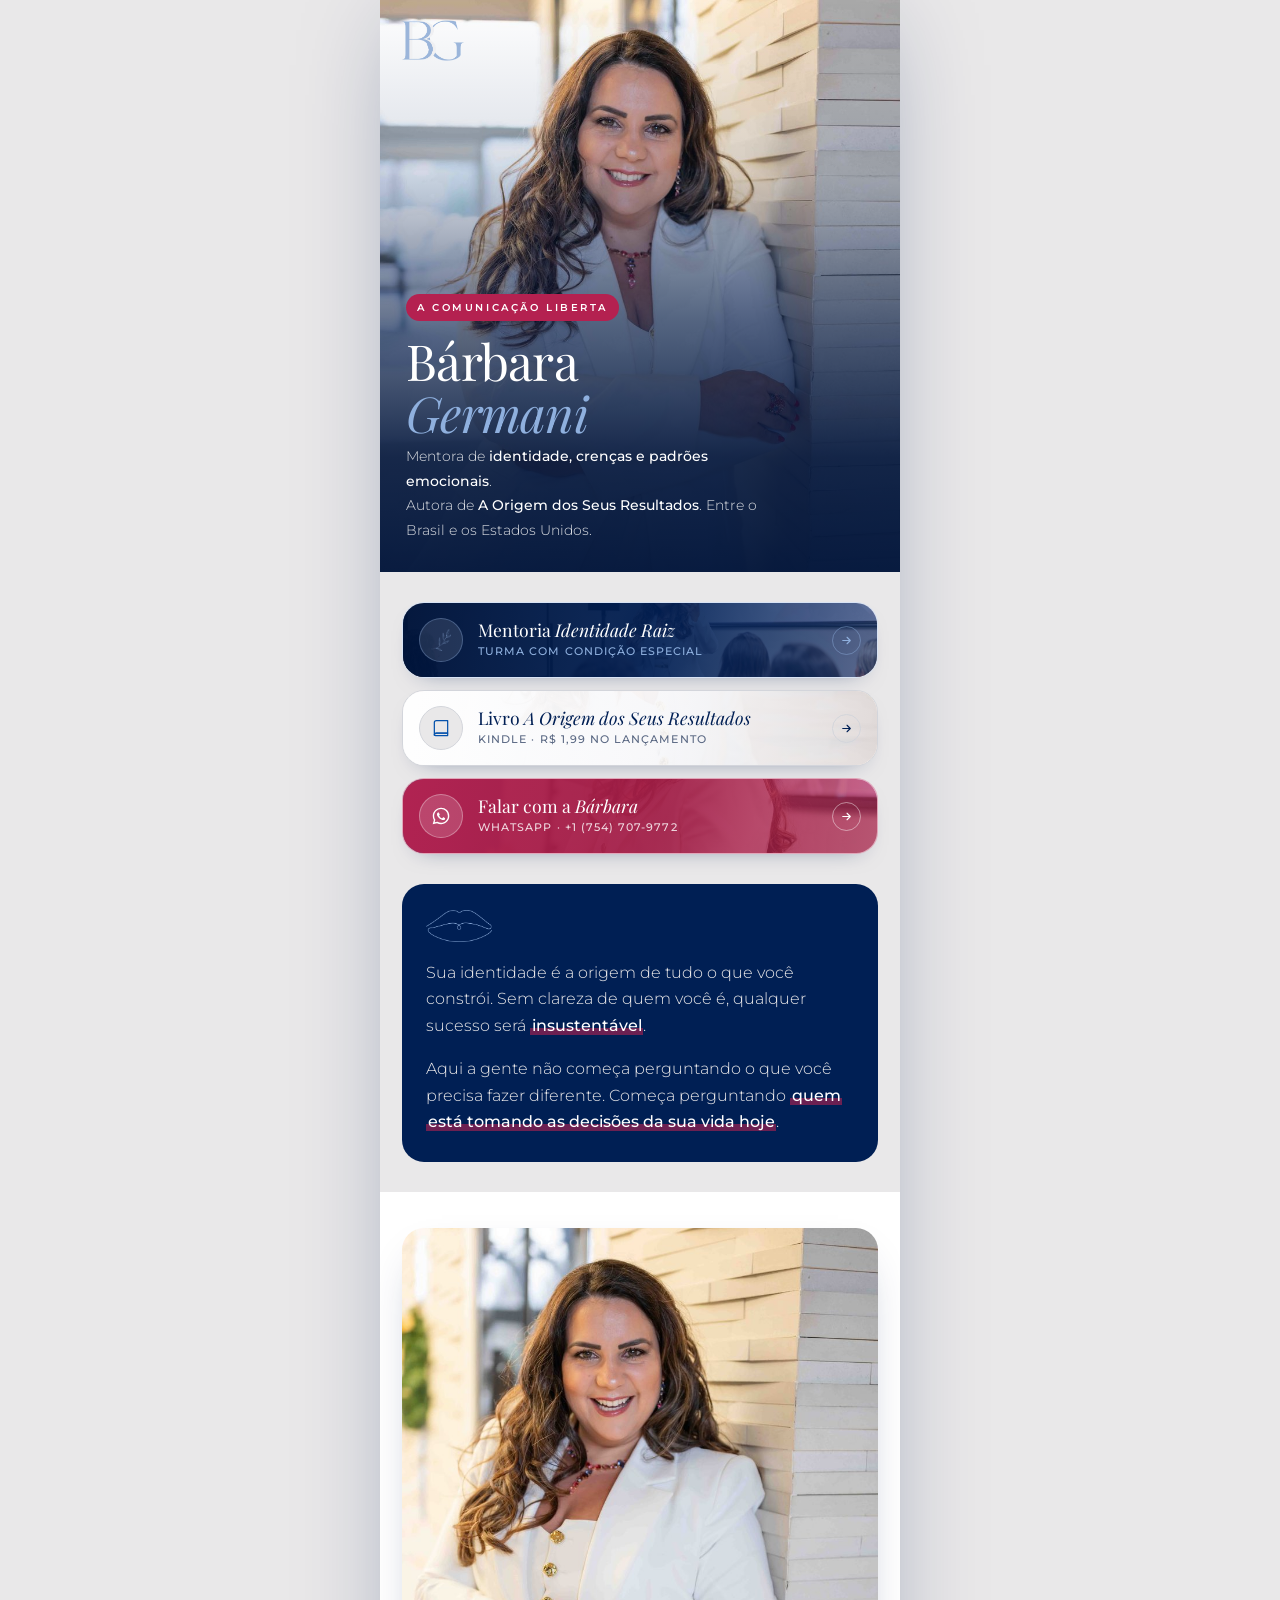
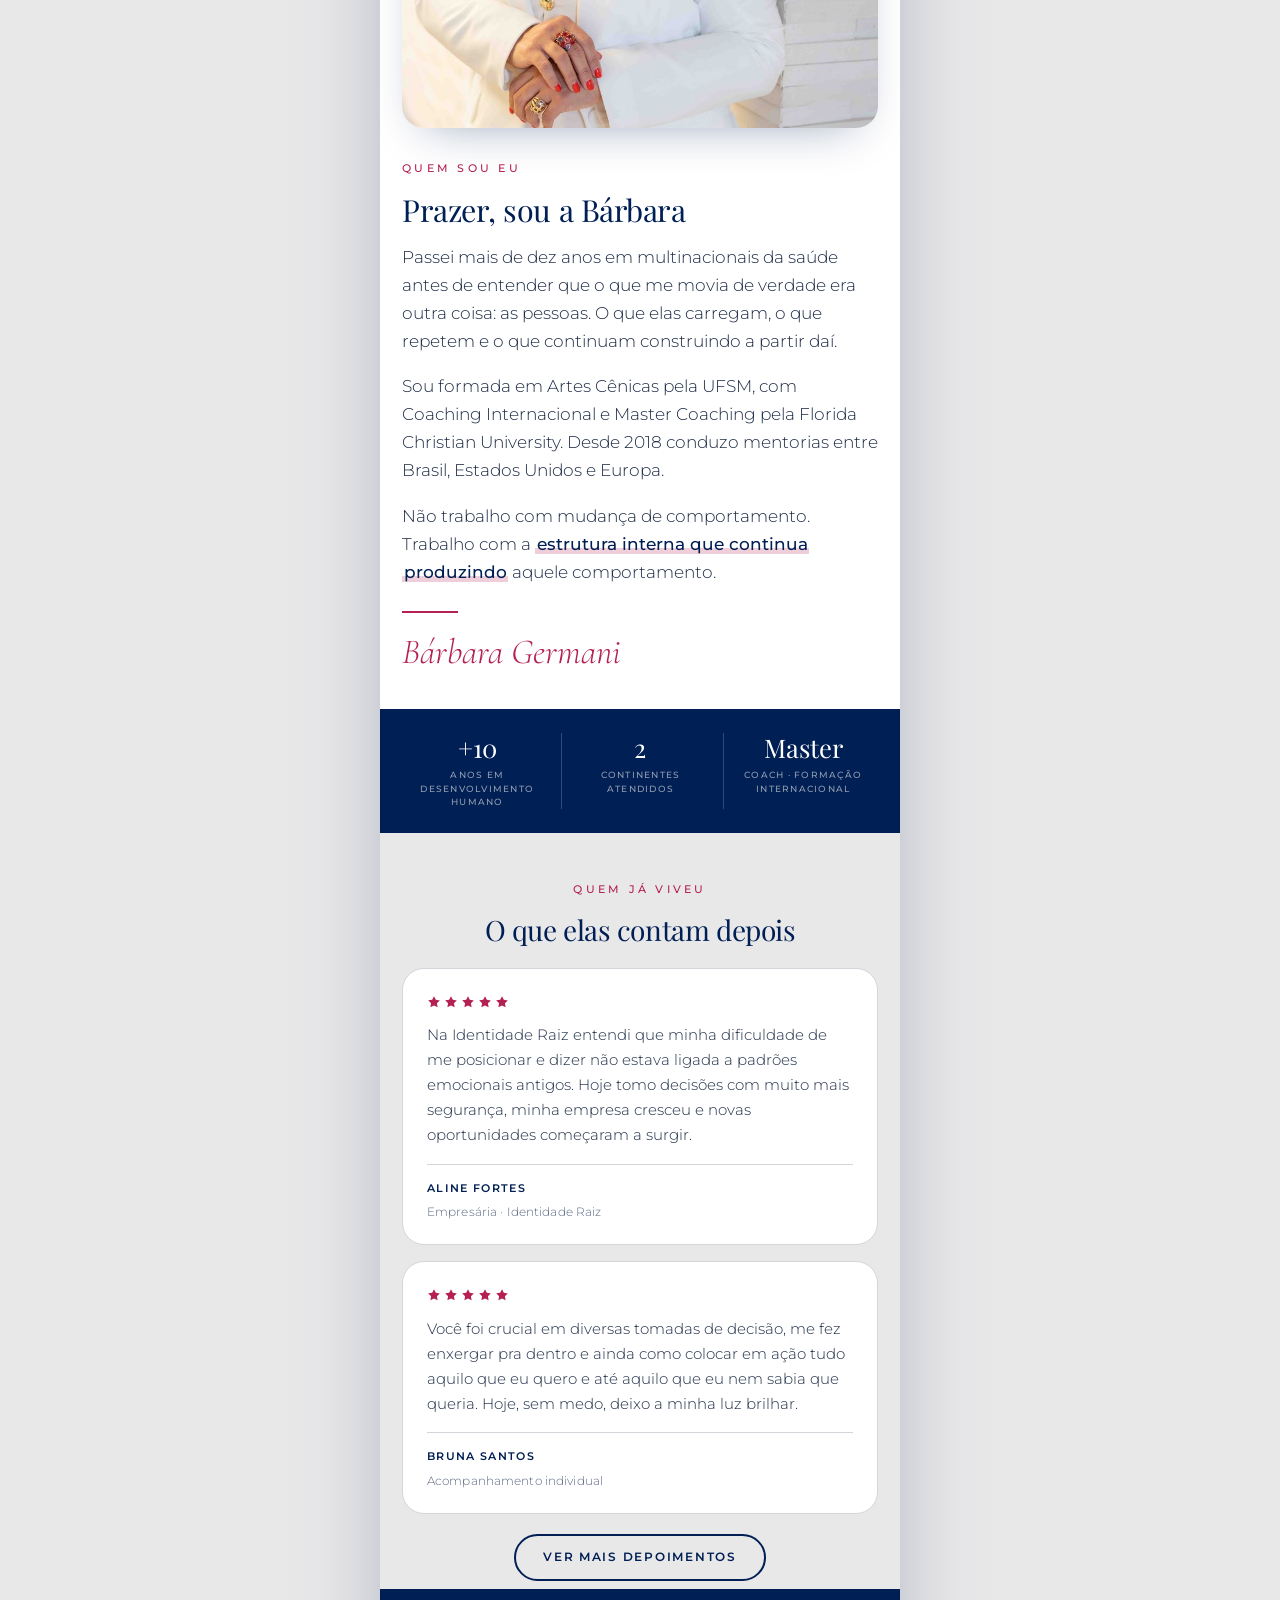
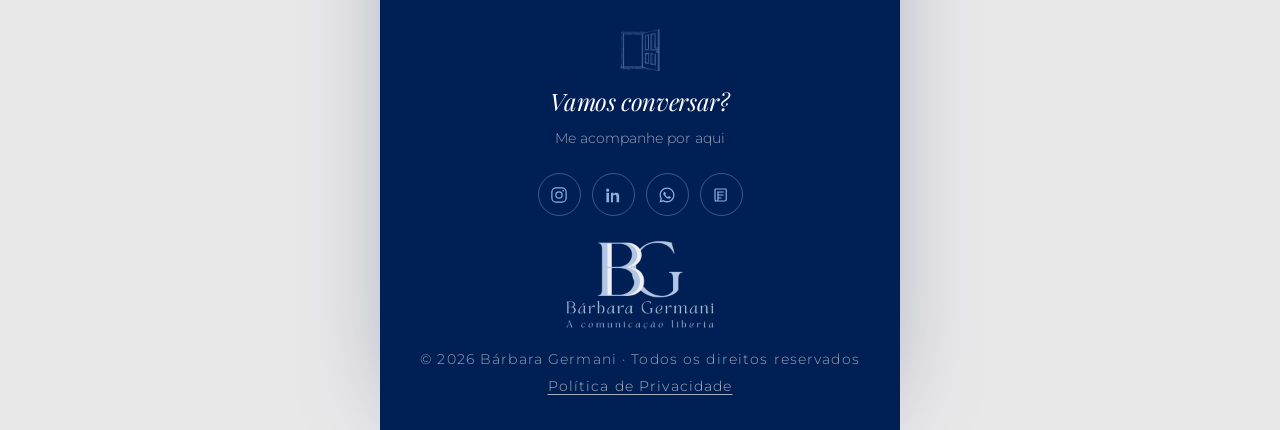
==== site/index.html @ 91d3688b "Add files via upload" ====
<!DOCTYPE html>
<html lang="pt-BR">
<head>
<meta charset="UTF-8">
<meta name="viewport" content="width=device-width, initial-scale=1">
<title>Bárbara Germani — A comunicação liberta</title>
<meta name="description" content="Mentora de identidade, crenças e padrões emocionais. Mentoria Identidade Raiz, o livro A Origem dos Seus Resultados e contato direto.">
<meta name="theme-color" content="#001F54">
<link rel="canonical" href="./index.html">
<meta property="og:type" content="website">
<meta property="og:title" content="Bárbara Germani — A comunicação liberta">
<meta property="og:description" content="Sua identidade é a origem de tudo o que você constrói. Mentoria Identidade Raiz, livro e contato direto.">
<meta property="og:image" content="./img/barbara-og.jpg">
<meta property="og:locale" content="pt_BR">
<meta name="twitter:card" content="summary_large_image">
<link rel="icon" href="./img/favicon.png">
<link rel="stylesheet" href="./assets/fonts.css">
<link rel="stylesheet" href="./assets/style.css">
</head>
<body>

<svg width="0" height="0" style="position:absolute" aria-hidden="true" focusable="false"><defs>
<symbol id="ic-seta" viewBox="0 0 24 24"><path d="M5 12h14M13 6l6 6-6 6" fill="none" stroke="currentColor" stroke-width="2" stroke-linecap="round" stroke-linejoin="round"/></symbol>
<symbol id="ic-estrela" viewBox="0 0 24 24"><path d="m12 2 3.1 6.3 6.9 1-5 4.9 1.2 6.9L12 17.8 5.8 21l1.2-6.9-5-4.9 6.9-1z" fill="currentColor"/></symbol>
</defs></svg>

<main class="bio">

  <!-- ═══════════ HERO ═══════════ -->
  <header class="bio-hero">
    <img class="bio-hero__foto" src="./img/barbara-hero.jpg" alt="Bárbara Germani" fetchpriority="high">
    <div class="bio-hero__veu"></div>
    <img class="bio-hero__logo" src="./img/logo-bg-claro.png" alt="">
    <div class="bio-hero__txt">
      <span class="bio-hero__tag">A comunicação liberta</span>
      <h1>Bárbara <span>Germani</span></h1>
      <p class="bio-hero__papel">
        Mentora de <b>identidade, crenças e padrões emocionais</b>.<br>
        Autora de <b>A Origem dos Seus Resultados</b>. Entre o Brasil e os Estados Unidos.
      </p>
    </div>
  </header>

  <div class="bio-corpo">

    <!-- ═══════════ BOTÕES ═══════════ -->
    <nav class="bio-links" aria-label="Links principais">

      <a class="bio-link bio-link--noturno" href="./mentoria.html">
        <img class="bio-link__bg" src="./img/barbara-aula.jpg" alt="" aria-hidden="true" loading="lazy">
        <span class="bio-link__icone" aria-hidden="true"><span class="el el--ramo"></span></span>
        <span class="bio-link__meio">
          <span class="bio-link__titulo">Mentoria <i>Identidade Raiz</i></span>
          <span class="bio-link__sub">Turma com condição especial</span>
        </span>
        <span class="bio-link__seta" aria-hidden="true"><svg><use href="#ic-seta"/></svg></span>
      </a>

      <a class="bio-link" href="./livro.html">
        <img class="bio-link__bg" src="./img/barbara-livro.jpg" alt="" aria-hidden="true" loading="lazy">
        <span class="bio-link__icone" aria-hidden="true">
          <svg viewBox="0 0 24 24" fill="none" stroke="currentColor" stroke-width="1.5" stroke-linecap="round" stroke-linejoin="round"><path d="M4 5.5A2.5 2.5 0 0 1 6.5 3H20v15H6.5A2.5 2.5 0 0 0 4 20.5z"/><path d="M4 20.5A2.5 2.5 0 0 1 6.5 18H20v3H6.5A2.5 2.5 0 0 1 4 20.5z"/></svg>
        </span>
        <span class="bio-link__meio">
          <span class="bio-link__titulo">Livro <i>A Origem dos Seus Resultados</i></span>
          <span class="bio-link__sub">Kindle · R$ 1,99 no lançamento</span>
        </span>
        <span class="bio-link__seta" aria-hidden="true"><svg><use href="#ic-seta"/></svg></span>
      </a>

      <a class="bio-link bio-link--magenta" href="https://wa.me/17547079772?text=Oi%2C%20B%C3%A1rbara!%20Vim%20pelo%20seu%20link%20da%20bio%20e%20quero%20falar%20com%20voc%C3%AA." target="_blank" rel="noopener">
        <img class="bio-link__bg" src="./img/barbara-palco.jpg" alt="" aria-hidden="true" loading="lazy">
        <span class="bio-link__icone" aria-hidden="true">
          <svg viewBox="0 0 24 24" fill="currentColor"><path d="M12.04 2C6.58 2 2.13 6.45 2.13 11.91c0 1.75.46 3.45 1.32 4.95L2 22l5.25-1.38a9.9 9.9 0 0 0 4.79 1.22h.01c5.46 0 9.91-4.45 9.91-9.91 0-2.65-1.03-5.14-2.9-7.01A9.82 9.82 0 0 0 12.04 2m0 1.67c2.2 0 4.27.86 5.82 2.42a8.2 8.2 0 0 1 2.42 5.82c0 4.54-3.7 8.24-8.25 8.24a8.24 8.24 0 0 1-4.2-1.15l-.3-.18-3.12.82.83-3.04-.2-.31a8.2 8.2 0 0 1-1.26-4.38c0-4.54 3.7-8.24 8.26-8.24m-3.4 4.2c-.16 0-.42.06-.64.3-.22.24-.84.82-.84 2s.86 2.32.98 2.48c.12.16 1.7 2.6 4.12 3.64.57.25 1.02.4 1.37.51.58.18 1.1.16 1.52.1.46-.07 1.43-.59 1.63-1.15.2-.56.2-1.04.14-1.14-.06-.1-.22-.16-.46-.28s-1.43-.71-1.65-.79c-.22-.08-.38-.12-.54.12-.16.24-.62.79-.76.95-.14.16-.28.18-.52.06-.24-.12-1.01-.37-1.93-1.19-.71-.63-1.19-1.42-1.33-1.66-.14-.24-.02-.37.1-.49.11-.11.24-.28.36-.42.12-.14.16-.24.24-.4.08-.16.04-.3-.02-.42-.06-.12-.54-1.3-.74-1.78-.19-.46-.39-.4-.54-.41h-.46"/></svg>
        </span>
        <span class="bio-link__meio">
          <span class="bio-link__titulo">Falar com a <i>Bárbara</i></span>
          <span class="bio-link__sub">WhatsApp · +1 (754) 707-9772</span>
        </span>
        <span class="bio-link__seta" aria-hidden="true"><svg><use href="#ic-seta"/></svg></span>
      </a>

    </nav>

    <!-- ═══════════ CRENÇA ═══════════ -->
    <div class="cartao-crenca reveal">
      <span class="el el--boca elemento-topo elemento-topo--esq" style="color:var(--azul-claro)" aria-hidden="true"></span>
      <p>Sua identidade é a origem de tudo o que você constrói. Sem clareza de quem você é, qualquer sucesso será <span class="grifo">insustentável</span>.</p>
      <p>Aqui a gente não começa perguntando o que você precisa fazer diferente. Começa perguntando <span class="grifo">quem está tomando as decisões da sua vida hoje</span>.</p>
    </div>

    <!-- ═══════════ QUEM SOU EU ═══════════ -->
    <section class="bio-sobre reveal" style="padding-top:36px;padding-bottom:36px;">
      <img class="bio-sobre__foto" src="./img/barbara-sobre.jpg" alt="Retrato de Bárbara Germani" loading="lazy">
      <span class="eyebrow">Quem sou eu</span>
      <h2 style="font-size:1.9rem;">Prazer, sou a Bárbara</h2>
      <p>Passei mais de dez anos em multinacionais da saúde antes de entender que o que me movia de verdade era outra coisa: as pessoas. O que elas carregam, o que repetem e o que continuam construindo a partir daí.</p>
      <p>Sou formada em Artes Cênicas pela UFSM, com Coaching Internacional e Master Coaching pela Florida Christian University. Desde 2018 conduzo mentorias entre Brasil, Estados Unidos e Europa.</p>
      <p>Não trabalho com mudança de comportamento. Trabalho com a <span class="grifo">estrutura interna que continua produzindo</span> aquele comportamento.</p>
      <hr class="divisor divisor--esq" style="margin:1.6rem 0 1.1rem;">
      <p class="assinatura">Bárbara Germani</p>
    </section>

    <!-- ═══════════ NÚMEROS ═══════════ -->
    <dl class="numeros reveal" style="margin:0 -22px;background:var(--noturno);padding:24px 18px;">
      <div><dt>+10</dt><dd>Anos em desenvolvimento humano</dd></div>
      <div><dt>2</dt><dd>Continentes atendidos</dd></div>
      <div><dt>Master</dt><dd>Coach · formação internacional</dd></div>
    </dl>

    <!-- ═══════════ DEPOIMENTOS ═══════════ -->
    <section class="reveal" style="padding:40px 0 8px;">
      <div class="centro" style="margin-bottom:22px;">
        <span class="eyebrow">Quem já viveu</span>
        <h2 style="font-size:1.75rem;">O que elas contam depois</h2>
      </div>

      <div class="depoimentos depoimentos--bio">
        <figure class="depoimento" style="margin:0;">
          <div class="depoimento__estrelas" aria-label="5 estrelas"><svg><use href="#ic-estrela"/></svg><svg><use href="#ic-estrela"/></svg><svg><use href="#ic-estrela"/></svg><svg><use href="#ic-estrela"/></svg><svg><use href="#ic-estrela"/></svg></div>
          <blockquote style="margin:0;"><p>Na Identidade Raiz entendi que minha dificuldade de me posicionar e dizer não estava ligada a padrões emocionais antigos. Hoje tomo decisões com muito mais segurança, minha empresa cresceu e novas oportunidades começaram a surgir.</p></blockquote>
          <figcaption><footer>Aline Fortes<span>Empresária · Identidade Raiz</span></footer></figcaption>
        </figure>

        <figure class="depoimento" style="margin:0;">
          <div class="depoimento__estrelas" aria-label="5 estrelas"><svg><use href="#ic-estrela"/></svg><svg><use href="#ic-estrela"/></svg><svg><use href="#ic-estrela"/></svg><svg><use href="#ic-estrela"/></svg><svg><use href="#ic-estrela"/></svg></div>
          <blockquote style="margin:0;"><p>Você foi crucial em diversas tomadas de decisão, me fez enxergar pra dentro e ainda como colocar em ação tudo aquilo que eu quero e até aquilo que eu nem sabia que queria. Hoje, sem medo, deixo a minha luz brilhar.</p></blockquote>
          <figcaption><footer>Bruna Santos<span>Acompanhamento individual</span></footer></figcaption>
        </figure>
      </div>

      <p class="centro" style="margin-top:20px;">
        <a class="btn btn--contorno" href="./mentoria.html#depoimentos">Ver mais depoimentos</a>
      </p>
    </section>

    <!-- ═══════════ RODAPÉ ═══════════ -->
    <footer class="bio-rodape">
      <span class="el el--porta elemento-topo" style="color:var(--azul-claro)" aria-hidden="true"></span>
      <h3 style="font-size:1.5rem;">Vamos conversar?</h3>
      <p>Me acompanhe por aqui</p>

      <div class="sociais">
        <a href="https://www.instagram.com/barbaragermanii/" target="_blank" rel="noopener" aria-label="Instagram de Bárbara Germani">
          <svg viewBox="0 0 24 24" fill="none" stroke="currentColor" stroke-width="1.6"><rect x="2.5" y="2.5" width="19" height="19" rx="5.5"/><circle cx="12" cy="12" r="4.2"/><circle cx="17.6" cy="6.4" r="1.1" fill="currentColor" stroke="none"/></svg>
        </a>
        <a href="https://br.linkedin.com/in/b%C3%A1rbara-germani-5655b27b" target="_blank" rel="noopener" aria-label="LinkedIn de Bárbara Germani">
          <svg viewBox="0 0 24 24" fill="currentColor"><path d="M6.94 5.5a2.06 2.06 0 1 1-4.12 0 2.06 2.06 0 0 1 4.12 0M3.2 21.5h3.5V9.1H3.2zM9.3 9.1h3.35v1.7h.05c.47-.85 1.6-1.75 3.3-1.75 3.53 0 4.2 2.24 4.2 5.15v7.3h-3.5v-6.47c0-1.54-.03-3.53-2.2-3.53-2.2 0-2.54 1.68-2.54 3.42v6.58H9.3z"/></svg>
        </a>
        <a href="https://wa.me/17547079772?text=Oi%2C%20B%C3%A1rbara!%20Vim%20pelo%20seu%20link%20da%20bio." target="_blank" rel="noopener" aria-label="WhatsApp de Bárbara Germani">
          <svg viewBox="0 0 24 24" fill="currentColor"><path d="M12.04 2C6.58 2 2.13 6.45 2.13 11.91c0 1.75.46 3.45 1.32 4.95L2 22l5.25-1.38a9.9 9.9 0 0 0 4.79 1.22c5.46 0 9.91-4.45 9.91-9.91 0-2.65-1.03-5.14-2.9-7.01A9.82 9.82 0 0 0 12.04 2m0 1.67c2.2 0 4.27.86 5.82 2.42a8.2 8.2 0 0 1 2.42 5.82c0 4.54-3.7 8.24-8.25 8.24a8.24 8.24 0 0 1-4.2-1.15l-.3-.18-3.12.82.83-3.04-.2-.31a8.2 8.2 0 0 1-1.26-4.38c0-4.54 3.7-8.24 8.26-8.24m-3.4 4.2c-.16 0-.42.06-.64.3-.22.24-.84.82-.84 2s.86 2.32.98 2.48c.12.16 1.7 2.6 4.12 3.64.57.25 1.02.4 1.37.51.58.18 1.1.16 1.52.1.46-.07 1.43-.59 1.63-1.15.2-.56.2-1.04.14-1.14-.06-.1-.22-.16-.46-.28s-1.43-.71-1.65-.79c-.22-.08-.38-.12-.54.12-.16.24-.62.79-.76.95-.14.16-.28.18-.52.06-.24-.12-1.01-.37-1.93-1.19-.71-.63-1.19-1.42-1.33-1.66-.14-.24-.02-.37.1-.49.11-.11.24-.28.36-.42.12-.14.16-.24.24-.4.08-.16.04-.3-.02-.42-.06-.12-.54-1.3-.74-1.78-.19-.46-.39-.4-.54-.41h-.46"/></svg>
        </a>
        <a href="https://agazetapopular.com.br/entrevista-barbara-germani-a-mentora-que-inspira-mentes-e-desperta-propositos-entre-dois-continentes/" target="_blank" rel="noopener" aria-label="Entrevista com Bárbara Germani n'A Gazeta Popular">
          <svg viewBox="0 0 24 24" fill="none" stroke="currentColor" stroke-width="1.6" stroke-linecap="round" stroke-linejoin="round"><path d="M4 20h13a2 2 0 0 0 2-2V5a1 1 0 0 0-1-1H5a1 1 0 0 0-1 1v13a2 2 0 0 0 2 2 2 2 0 0 0 2-2V8"/><path d="M8 8h7M8 12h7M8 16h4"/></svg>
        </a>
      </div>

      <img src="./img/logo-lockup-claro.png" alt="Bárbara Germani — A comunicação liberta" style="width:150px;margin:0 auto 16px;">
      <p class="creditos">
        © <span class="ano">2026</span> Bárbara Germani · Todos os direitos reservados<br>
        <a href="./politica-de-privacidade.html">Política de Privacidade</a>
      </p>
    </footer>

  </div>
</main>

<script src="./assets/site.js"></script>
<script>document.querySelectorAll('.ano').forEach(function(el){el.textContent=new Date().getFullYear();});</script>
</body>
</html>
---- site/assets/fonts.css ----
/* Fontes auto-hospedadas (SIL Open Font License 1.1)
   Playfair Display  -> substituta web de TAN Aegean (tipografia primária da marca)
   Montserrat        -> substituta web de Mont (tipografia secundária da marca)
   Cormorant Garamond-> usada no logotipo/assinatura */

@font-face{font-family:'Playfair Display';font-style:normal;font-weight:400;font-display:swap;src:url('./fonts/playfair-display-latin-400-normal.woff2') format('woff2');unicode-range:U+0000-00FF,U+0131,U+0152-0153,U+02BB-02BC,U+02C6,U+02DA,U+02DC,U+0304,U+0308,U+0329,U+2000-206F,U+2074,U+20AC,U+2122,U+2191,U+2193,U+2212,U+2215,U+FEFF,U+FFFD;}
@font-face{font-family:'Playfair Display';font-style:normal;font-weight:400;font-display:swap;src:url('./fonts/playfair-display-latin-ext-400-normal.woff2') format('woff2');unicode-range:U+0100-02BA,U+02BD-02C5,U+02C7-02CC,U+02CE-02D7,U+02DD-02FF,U+0304,U+0308,U+0329,U+1D00-1DBF,U+1E00-1E9F,U+1EF2-1EFF,U+2020,U+20A0-20AB,U+20AD-20C0,U+2113,U+2C60-2C7F,U+A720-A7FF;}
@font-face{font-family:'Playfair Display';font-style:italic;font-weight:400;font-display:swap;src:url('./fonts/playfair-display-latin-400-italic.woff2') format('woff2');unicode-range:U+0000-00FF,U+0131,U+0152-0153,U+02BB-02BC,U+02C6,U+02DA,U+02DC,U+0304,U+0308,U+0329,U+2000-206F,U+2074,U+20AC,U+2122,U+2191,U+2193,U+2212,U+2215,U+FEFF,U+FFFD;}
@font-face{font-family:'Playfair Display';font-style:italic;font-weight:400;font-display:swap;src:url('./fonts/playfair-display-latin-ext-400-italic.woff2') format('woff2');unicode-range:U+0100-02BA,U+02BD-02C5,U+02C7-02CC,U+02CE-02D7,U+02DD-02FF,U+0304,U+0308,U+0329,U+1D00-1DBF,U+1E00-1E9F,U+1EF2-1EFF,U+2020,U+20A0-20AB,U+20AD-20C0,U+2113,U+2C60-2C7F,U+A720-A7FF;}
@font-face{font-family:'Playfair Display';font-style:normal;font-weight:500;font-display:swap;src:url('./fonts/playfair-display-latin-500-normal.woff2') format('woff2');unicode-range:U+0000-00FF,U+0131,U+0152-0153,U+02BB-02BC,U+02C6,U+02DA,U+02DC,U+0304,U+0308,U+0329,U+2000-206F,U+2074,U+20AC,U+2122,U+2191,U+2193,U+2212,U+2215,U+FEFF,U+FFFD;}
@font-face{font-family:'Playfair Display';font-style:normal;font-weight:500;font-display:swap;src:url('./fonts/playfair-display-latin-ext-500-normal.woff2') format('woff2');unicode-range:U+0100-02BA,U+02BD-02C5,U+02C7-02CC,U+02CE-02D7,U+02DD-02FF,U+0304,U+0308,U+0329,U+1D00-1DBF,U+1E00-1E9F,U+1EF2-1EFF,U+2020,U+20A0-20AB,U+20AD-20C0,U+2113,U+2C60-2C7F,U+A720-A7FF;}
@font-face{font-family:'Playfair Display';font-style:italic;font-weight:500;font-display:swap;src:url('./fonts/playfair-display-latin-500-italic.woff2') format('woff2');unicode-range:U+0000-00FF,U+0131,U+0152-0153,U+02BB-02BC,U+02C6,U+02DA,U+02DC,U+0304,U+0308,U+0329,U+2000-206F,U+2074,U+20AC,U+2122,U+2191,U+2193,U+2212,U+2215,U+FEFF,U+FFFD;}
@font-face{font-family:'Playfair Display';font-style:italic;font-weight:500;font-display:swap;src:url('./fonts/playfair-display-latin-ext-500-italic.woff2') format('woff2');unicode-range:U+0100-02BA,U+02BD-02C5,U+02C7-02CC,U+02CE-02D7,U+02DD-02FF,U+0304,U+0308,U+0329,U+1D00-1DBF,U+1E00-1E9F,U+1EF2-1EFF,U+2020,U+20A0-20AB,U+20AD-20C0,U+2113,U+2C60-2C7F,U+A720-A7FF;}
@font-face{font-family:'Playfair Display';font-style:normal;font-weight:600;font-display:swap;src:url('./fonts/playfair-display-latin-600-normal.woff2') format('woff2');unicode-range:U+0000-00FF,U+0131,U+0152-0153,U+02BB-02BC,U+02C6,U+02DA,U+02DC,U+0304,U+0308,U+0329,U+2000-206F,U+2074,U+20AC,U+2122,U+2191,U+2193,U+2212,U+2215,U+FEFF,U+FFFD;}
@font-face{font-family:'Playfair Display';font-style:normal;font-weight:600;font-display:swap;src:url('./fonts/playfair-display-latin-ext-600-normal.woff2') format('woff2');unicode-range:U+0100-02BA,U+02BD-02C5,U+02C7-02CC,U+02CE-02D7,U+02DD-02FF,U+0304,U+0308,U+0329,U+1D00-1DBF,U+1E00-1E9F,U+1EF2-1EFF,U+2020,U+20A0-20AB,U+20AD-20C0,U+2113,U+2C60-2C7F,U+A720-A7FF;}
@font-face{font-family:'Playfair Display';font-style:italic;font-weight:600;font-display:swap;src:url('./fonts/playfair-display-latin-600-italic.woff2') format('woff2');unicode-range:U+0000-00FF,U+0131,U+0152-0153,U+02BB-02BC,U+02C6,U+02DA,U+02DC,U+0304,U+0308,U+0329,U+2000-206F,U+2074,U+20AC,U+2122,U+2191,U+2193,U+2212,U+2215,U+FEFF,U+FFFD;}
@font-face{font-family:'Playfair Display';font-style:italic;font-weight:600;font-display:swap;src:url('./fonts/playfair-display-latin-ext-600-italic.woff2') format('woff2');unicode-range:U+0100-02BA,U+02BD-02C5,U+02C7-02CC,U+02CE-02D7,U+02DD-02FF,U+0304,U+0308,U+0329,U+1D00-1DBF,U+1E00-1E9F,U+1EF2-1EFF,U+2020,U+20A0-20AB,U+20AD-20C0,U+2113,U+2C60-2C7F,U+A720-A7FF;}
@font-face{font-family:'Playfair Display';font-style:normal;font-weight:700;font-display:swap;src:url('./fonts/playfair-display-latin-700-normal.woff2') format('woff2');unicode-range:U+0000-00FF,U+0131,U+0152-0153,U+02BB-02BC,U+02C6,U+02DA,U+02DC,U+0304,U+0308,U+0329,U+2000-206F,U+2074,U+20AC,U+2122,U+2191,U+2193,U+2212,U+2215,U+FEFF,U+FFFD;}
@font-face{font-family:'Playfair Display';font-style:normal;font-weight:700;font-display:swap;src:url('./fonts/playfair-display-latin-ext-700-normal.woff2') format('woff2');unicode-range:U+0100-02BA,U+02BD-02C5,U+02C7-02CC,U+02CE-02D7,U+02DD-02FF,U+0304,U+0308,U+0329,U+1D00-1DBF,U+1E00-1E9F,U+1EF2-1EFF,U+2020,U+20A0-20AB,U+20AD-20C0,U+2113,U+2C60-2C7F,U+A720-A7FF;}
@font-face{font-family:'Playfair Display';font-style:italic;font-weight:700;font-display:swap;src:url('./fonts/playfair-display-latin-700-italic.woff2') format('woff2');unicode-range:U+0000-00FF,U+0131,U+0152-0153,U+02BB-02BC,U+02C6,U+02DA,U+02DC,U+0304,U+0308,U+0329,U+2000-206F,U+2074,U+20AC,U+2122,U+2191,U+2193,U+2212,U+2215,U+FEFF,U+FFFD;}
@font-face{font-family:'Playfair Display';font-style:italic;font-weight:700;font-display:swap;src:url('./fonts/playfair-display-latin-ext-700-italic.woff2') format('woff2');unicode-range:U+0100-02BA,U+02BD-02C5,U+02C7-02CC,U+02CE-02D7,U+02DD-02FF,U+0304,U+0308,U+0329,U+1D00-1DBF,U+1E00-1E9F,U+1EF2-1EFF,U+2020,U+20A0-20AB,U+20AD-20C0,U+2113,U+2C60-2C7F,U+A720-A7FF;}
@font-face{font-family:'Montserrat';font-style:normal;font-weight:200;font-display:swap;src:url('./fonts/montserrat-latin-200-normal.woff2') format('woff2');unicode-range:U+0000-00FF,U+0131,U+0152-0153,U+02BB-02BC,U+02C6,U+02DA,U+02DC,U+0304,U+0308,U+0329,U+2000-206F,U+2074,U+20AC,U+2122,U+2191,U+2193,U+2212,U+2215,U+FEFF,U+FFFD;}
@font-face{font-family:'Montserrat';font-style:normal;font-weight:200;font-display:swap;src:url('./fonts/montserrat-latin-ext-200-normal.woff2') format('woff2');unicode-range:U+0100-02BA,U+02BD-02C5,U+02C7-02CC,U+02CE-02D7,U+02DD-02FF,U+0304,U+0308,U+0329,U+1D00-1DBF,U+1E00-1E9F,U+1EF2-1EFF,U+2020,U+20A0-20AB,U+20AD-20C0,U+2113,U+2C60-2C7F,U+A720-A7FF;}
@font-face{font-family:'Montserrat';font-style:normal;font-weight:300;font-display:swap;src:url('./fonts/montserrat-latin-300-normal.woff2') format('woff2');unicode-range:U+0000-00FF,U+0131,U+0152-0153,U+02BB-02BC,U+02C6,U+02DA,U+02DC,U+0304,U+0308,U+0329,U+2000-206F,U+2074,U+20AC,U+2122,U+2191,U+2193,U+2212,U+2215,U+FEFF,U+FFFD;}
@font-face{font-family:'Montserrat';font-style:normal;font-weight:300;font-display:swap;src:url('./fonts/montserrat-latin-ext-300-normal.woff2') format('woff2');unicode-range:U+0100-02BA,U+02BD-02C5,U+02C7-02CC,U+02CE-02D7,U+02DD-02FF,U+0304,U+0308,U+0329,U+1D00-1DBF,U+1E00-1E9F,U+1EF2-1EFF,U+2020,U+20A0-20AB,U+20AD-20C0,U+2113,U+2C60-2C7F,U+A720-A7FF;}
@font-face{font-family:'Montserrat';font-style:normal;font-weight:400;font-display:swap;src:url('./fonts/montserrat-latin-400-normal.woff2') format('woff2');unicode-range:U+0000-00FF,U+0131,U+0152-0153,U+02BB-02BC,U+02C6,U+02DA,U+02DC,U+0304,U+0308,U+0329,U+2000-206F,U+2074,U+20AC,U+2122,U+2191,U+2193,U+2212,U+2215,U+FEFF,U+FFFD;}
@font-face{font-family:'Montserrat';font-style:normal;font-weight:400;font-display:swap;src:url('./fonts/montserrat-latin-ext-400-normal.woff2') format('woff2');unicode-range:U+0100-02BA,U+02BD-02C5,U+02C7-02CC,U+02CE-02D7,U+02DD-02FF,U+0304,U+0308,U+0329,U+1D00-1DBF,U+1E00-1E9F,U+1EF2-1EFF,U+2020,U+20A0-20AB,U+20AD-20C0,U+2113,U+2C60-2C7F,U+A720-A7FF;}
@font-face{font-family:'Montserrat';font-style:normal;font-weight:500;font-display:swap;src:url('./fonts/montserrat-latin-500-normal.woff2') format('woff2');unicode-range:U+0000-00FF,U+0131,U+0152-0153,U+02BB-02BC,U+02C6,U+02DA,U+02DC,U+0304,U+0308,U+0329,U+2000-206F,U+2074,U+20AC,U+2122,U+2191,U+2193,U+2212,U+2215,U+FEFF,U+FFFD;}
@font-face{font-family:'Montserrat';font-style:normal;font-weight:500;font-display:swap;src:url('./fonts/montserrat-latin-ext-500-normal.woff2') format('woff2');unicode-range:U+0100-02BA,U+02BD-02C5,U+02C7-02CC,U+02CE-02D7,U+02DD-02FF,U+0304,U+0308,U+0329,U+1D00-1DBF,U+1E00-1E9F,U+1EF2-1EFF,U+2020,U+20A0-20AB,U+20AD-20C0,U+2113,U+2C60-2C7F,U+A720-A7FF;}
@font-face{font-family:'Montserrat';font-style:normal;font-weight:600;font-display:swap;src:url('./fonts/montserrat-latin-600-normal.woff2') format('woff2');unicode-range:U+0000-00FF,U+0131,U+0152-0153,U+02BB-02BC,U+02C6,U+02DA,U+02DC,U+0304,U+0308,U+0329,U+2000-206F,U+2074,U+20AC,U+2122,U+2191,U+2193,U+2212,U+2215,U+FEFF,U+FFFD;}
@font-face{font-family:'Montserrat';font-style:normal;font-weight:600;font-display:swap;src:url('./fonts/montserrat-latin-ext-600-normal.woff2') format('woff2');unicode-range:U+0100-02BA,U+02BD-02C5,U+02C7-02CC,U+02CE-02D7,U+02DD-02FF,U+0304,U+0308,U+0329,U+1D00-1DBF,U+1E00-1E9F,U+1EF2-1EFF,U+2020,U+20A0-20AB,U+20AD-20C0,U+2113,U+2C60-2C7F,U+A720-A7FF;}
@font-face{font-family:'Cormorant Garamond';font-style:normal;font-weight:300;font-display:swap;src:url('./fonts/cormorant-garamond-latin-300-normal.woff2') format('woff2');unicode-range:U+0000-00FF,U+0131,U+0152-0153,U+02BB-02BC,U+02C6,U+02DA,U+02DC,U+0304,U+0308,U+0329,U+2000-206F,U+2074,U+20AC,U+2122,U+2191,U+2193,U+2212,U+2215,U+FEFF,U+FFFD;}
@font-face{font-family:'Cormorant Garamond';font-style:normal;font-weight:300;font-display:swap;src:url('./fonts/cormorant-garamond-latin-ext-300-normal.woff2') format('woff2');unicode-range:U+0100-02BA,U+02BD-02C5,U+02C7-02CC,U+02CE-02D7,U+02DD-02FF,U+0304,U+0308,U+0329,U+1D00-1DBF,U+1E00-1E9F,U+1EF2-1EFF,U+2020,U+20A0-20AB,U+20AD-20C0,U+2113,U+2C60-2C7F,U+A720-A7FF;}
@font-face{font-family:'Cormorant Garamond';font-style:italic;font-weight:300;font-display:swap;src:url('./fonts/cormorant-garamond-latin-300-italic.woff2') format('woff2');unicode-range:U+0000-00FF,U+0131,U+0152-0153,U+02BB-02BC,U+02C6,U+02DA,U+02DC,U+0304,U+0308,U+0329,U+2000-206F,U+2074,U+20AC,U+2122,U+2191,U+2193,U+2212,U+2215,U+FEFF,U+FFFD;}
@font-face{font-family:'Cormorant Garamond';font-style:italic;font-weight:300;font-display:swap;src:url('./fonts/cormorant-garamond-latin-ext-300-italic.woff2') format('woff2');unicode-range:U+0100-02BA,U+02BD-02C5,U+02C7-02CC,U+02CE-02D7,U+02DD-02FF,U+0304,U+0308,U+0329,U+1D00-1DBF,U+1E00-1E9F,U+1EF2-1EFF,U+2020,U+20A0-20AB,U+20AD-20C0,U+2113,U+2C60-2C7F,U+A720-A7FF;}
@font-face{font-family:'Cormorant Garamond';font-style:normal;font-weight:400;font-display:swap;src:url('./fonts/cormorant-garamond-latin-400-normal.woff2') format('woff2');unicode-range:U+0000-00FF,U+0131,U+0152-0153,U+02BB-02BC,U+02C6,U+02DA,U+02DC,U+0304,U+0308,U+0329,U+2000-206F,U+2074,U+20AC,U+2122,U+2191,U+2193,U+2212,U+2215,U+FEFF,U+FFFD;}
@font-face{font-family:'Cormorant Garamond';font-style:normal;font-weight:400;font-display:swap;src:url('./fonts/cormorant-garamond-latin-ext-400-normal.woff2') format('woff2');unicode-range:U+0100-02BA,U+02BD-02C5,U+02C7-02CC,U+02CE-02D7,U+02DD-02FF,U+0304,U+0308,U+0329,U+1D00-1DBF,U+1E00-1E9F,U+1EF2-1EFF,U+2020,U+20A0-20AB,U+20AD-20C0,U+2113,U+2C60-2C7F,U+A720-A7FF;}
@font-face{font-family:'Cormorant Garamond';font-style:italic;font-weight:400;font-display:swap;src:url('./fonts/cormorant-garamond-latin-400-italic.woff2') format('woff2');unicode-range:U+0000-00FF,U+0131,U+0152-0153,U+02BB-02BC,U+02C6,U+02DA,U+02DC,U+0304,U+0308,U+0329,U+2000-206F,U+2074,U+20AC,U+2122,U+2191,U+2193,U+2212,U+2215,U+FEFF,U+FFFD;}
@font-face{font-family:'Cormorant Garamond';font-style:italic;font-weight:400;font-display:swap;src:url('./fonts/cormorant-garamond-latin-ext-400-italic.woff2') format('woff2');unicode-range:U+0100-02BA,U+02BD-02C5,U+02C7-02CC,U+02CE-02D7,U+02DD-02FF,U+0304,U+0308,U+0329,U+1D00-1DBF,U+1E00-1E9F,U+1EF2-1EFF,U+2020,U+20A0-20AB,U+20AD-20C0,U+2113,U+2C60-2C7F,U+A720-A7FF;}
@font-face{font-family:'Cormorant Garamond';font-style:normal;font-weight:500;font-display:swap;src:url('./fonts/cormorant-garamond-latin-500-normal.woff2') format('woff2');unicode-range:U+0000-00FF,U+0131,U+0152-0153,U+02BB-02BC,U+02C6,U+02DA,U+02DC,U+0304,U+0308,U+0329,U+2000-206F,U+2074,U+20AC,U+2122,U+2191,U+2193,U+2212,U+2215,U+FEFF,U+FFFD;}
@font-face{font-family:'Cormorant Garamond';font-style:normal;font-weight:500;font-display:swap;src:url('./fonts/cormorant-garamond-latin-ext-500-normal.woff2') format('woff2');unicode-range:U+0100-02BA,U+02BD-02C5,U+02C7-02CC,U+02CE-02D7,U+02DD-02FF,U+0304,U+0308,U+0329,U+1D00-1DBF,U+1E00-1E9F,U+1EF2-1EFF,U+2020,U+20A0-20AB,U+20AD-20C0,U+2113,U+2C60-2C7F,U+A720-A7FF;}
@font-face{font-family:'Cormorant Garamond';font-style:italic;font-weight:500;font-display:swap;src:url('./fonts/cormorant-garamond-latin-500-italic.woff2') format('woff2');unicode-range:U+0000-00FF,U+0131,U+0152-0153,U+02BB-02BC,U+02C6,U+02DA,U+02DC,U+0304,U+0308,U+0329,U+2000-206F,U+2074,U+20AC,U+2122,U+2191,U+2193,U+2212,U+2215,U+FEFF,U+FFFD;}
@font-face{font-family:'Cormorant Garamond';font-style:italic;font-weight:500;font-display:swap;src:url('./fonts/cormorant-garamond-latin-ext-500-italic.woff2') format('woff2');unicode-range:U+0100-02BA,U+02BD-02C5,U+02C7-02CC,U+02CE-02D7,U+02DD-02FF,U+0304,U+0308,U+0329,U+1D00-1DBF,U+1E00-1E9F,U+1EF2-1EFF,U+2020,U+20A0-20AB,U+20AD-20C0,U+2113,U+2C60-2C7F,U+A720-A7FF;}
---- site/assets/style.css ----
/* ==========================================================================
   BÁRBARA GERMANI — Sistema visual
   Identidade oficial: Off White · Azul Profundo Noturno · Rosa Magenta · Azul Brilhante
   Tipografia primária: TAN Aegean  → web: Playfair Display
   Tipografia secundária: Mont      → web: Montserrat
   ========================================================================== */

:root {
  /* --- Paleta oficial da marca --- */
  --off-white:      #E9E8E9;
  --noturno:        #001F54;   /* Azul Profundo Noturno */
  --magenta:        #B42150;   /* Rosa Magenta */
  --brilhante:      #0552AC;   /* Azul Brilhante */

  /* --- Derivadas (mesma família, para hierarquia) --- */
  --noturno-fundo:  #001742;
  --noturno-suave:  #0B2E6B;
  --branco:         #FFFFFF;
  --papel:          #F4F4F5;
  --linha:          #D3D5DB;
  --azul-claro:     #8FB0DE;
  --magenta-claro:  #D9648B;

  --texto:          #1E2C46;
  --texto-suave:    #5A6883;
  --texto-claro:    #E9E8E9;

  /* --- Tipografia --- */
  --display: 'Playfair Display', 'Times New Roman', serif;
  --corpo:   'Montserrat', 'Helvetica Neue', Arial, sans-serif;
  --logo:    'Cormorant Garamond', Georgia, serif;

  /* --- Layout --- */
  --max:      1200px;
  --max-slim: 840px;
  --max-bio:  520px;
  --r:        14px;
  --r-lg:     22px;
  --r-full:   999px;

  --sombra:     0 18px 45px -24px rgba(0, 31, 84, .45);
  --sombra-alt: 0 30px 70px -30px rgba(0, 31, 84, .55);
  --transicao:  .34s cubic-bezier(.22, .61, .36, 1);
}

/* ---------- Reset ---------- */
*, *::before, *::after { box-sizing: border-box; }
html { scroll-behavior: smooth; -webkit-text-size-adjust: 100%; }

body {
  margin: 0;
  background: var(--off-white);
  color: var(--texto);
  font-family: var(--corpo);
  font-weight: 300;
  font-size: 16.5px;
  line-height: 1.7;
  -webkit-font-smoothing: antialiased;
  overflow-x: hidden;
}

img { max-width: 100%; display: block; height: auto; }
a { color: inherit; text-decoration: none; }
button { font: inherit; }

h1, h2, h3, h4 {
  font-family: var(--display);
  font-weight: 400;
  color: var(--noturno);
  line-height: 1.12;
  letter-spacing: -.015em;
  margin: 0 0 .5em;
}
h1 { font-size: clamp(2.35rem, 6vw, 4rem); }
h2 { font-size: clamp(1.9rem, 4.3vw, 2.9rem); }
h3 { font-size: clamp(1.3rem, 2.4vw, 1.6rem); }
h4 { font-size: 1.1rem; }

p { margin: 0 0 1.05em; }
p:last-child { margin-bottom: 0; }
strong, b { font-weight: 600; color: var(--noturno); }
em { font-style: italic; }

::selection { background: var(--magenta); color: #fff; }

/* ---------- Utilitários ---------- */
.wrap      { width: 100%; max-width: var(--max);      margin-inline: auto; padding-inline: 24px; }
.wrap-slim { width: 100%; max-width: var(--max-slim); margin-inline: auto; padding-inline: 24px; }
.centro    { text-align: center; }
.sr-only { position: absolute; width: 1px; height: 1px; padding: 0; margin: -1px; overflow: hidden; clip: rect(0 0 0 0); white-space: nowrap; border: 0; }

section { padding: clamp(56px, 8vw, 108px) 0; position: relative; overflow: hidden; }
.secao-curta { padding: clamp(40px, 5vw, 68px) 0; }

.eyebrow {
  display: inline-block;
  font-size: .68rem;
  font-weight: 500;
  letter-spacing: .3em;
  text-transform: uppercase;
  color: var(--magenta);
  margin-bottom: 1rem;
}
.eyebrow--azul { color: var(--brilhante); }

.lead { font-size: clamp(1.02rem, 1.8vw, 1.16rem); color: var(--texto-suave); font-weight: 300; }

/* --- Grifos e destaques de palavra-chave --- */
.grifo {
  background-image: linear-gradient(to top, rgba(180, 33, 80, .22) 0 .38em, transparent .38em);
  box-decoration-break: clone;
  -webkit-box-decoration-break: clone;
  padding: 0 .1em;
  font-weight: 500;
  color: var(--noturno);
}
.grifo--azul { background-image: linear-gradient(to top, rgba(5, 82, 172, .2) 0 .42em, transparent .42em); }

.sublinha {
  text-decoration: underline;
  text-decoration-color: var(--magenta);
  text-decoration-thickness: 2px;
  text-underline-offset: 5px;
  font-weight: 500;
}
.sublinha--azul { text-decoration-color: var(--brilhante); }

.destaque      { color: var(--magenta); font-weight: 500; }
.destaque--azul{ color: var(--brilhante); font-weight: 500; }

.bg-escuro .grifo, .bg-magenta .grifo, .bg-azul .grifo {
  background-image: linear-gradient(to top, rgba(180, 33, 80, .55) 0 .42em, transparent .42em);
  color: #fff;
}
.bg-escuro .grifo--azul { background-image: linear-gradient(to top, rgba(5, 82, 172, .62) 0 .42em, transparent .42em); }
.bg-escuro .sublinha, .bg-magenta .sublinha, .bg-azul .sublinha { color: #fff; text-decoration-color: var(--azul-claro); }
.bg-escuro .destaque, .bg-azul .destaque { color: var(--magenta-claro); }
.bg-magenta .destaque { color: #fff; }

.assinatura { font-family: var(--logo); font-size: clamp(1.7rem, 3.4vw, 2.2rem); font-style: italic; color: var(--magenta); line-height: 1.2; }
.bg-escuro .assinatura, .bg-azul .assinatura, .bg-magenta .assinatura { color: var(--azul-claro); }

.divisor { width: 56px; height: 2px; background: var(--magenta); border: 0; margin: 2rem auto; }
.divisor--esq { margin-inline: 0; }
.bg-escuro .divisor, .bg-azul .divisor { background: var(--azul-claro); }

/* ---------- Fundos ---------- */
.bg-claro   { background: var(--off-white); }
.bg-papel   { background: var(--papel); }
.bg-branco  { background: var(--branco); }

.bg-escuro  { background: var(--noturno); color: var(--texto-claro); }
.bg-azul    { background: var(--brilhante); color: #fff; }
.bg-magenta { background: var(--magenta); color: #fff; }

.bg-escuro h1, .bg-escuro h2, .bg-escuro h3, .bg-escuro h4,
.bg-azul   h1, .bg-azul   h2, .bg-azul   h3, .bg-azul   h4,
.bg-magenta h1, .bg-magenta h2, .bg-magenta h3, .bg-magenta h4 { color: #fff; }

.bg-escuro .lead  { color: rgba(233, 232, 233, .78); }
.bg-azul .lead    { color: rgba(255, 255, 255, .84); }
.bg-magenta .lead { color: rgba(255, 255, 255, .84); }

.bg-escuro .eyebrow  { color: var(--azul-claro); }
.bg-azul .eyebrow    { color: rgba(255,255,255,.8); }
.bg-magenta .eyebrow { color: rgba(255,255,255,.8); }

.bg-escuro strong, .bg-azul strong, .bg-magenta strong { color: #fff; }

/* Gradiente institucional */
.bg-gradiente {
  background: linear-gradient(155deg, var(--noturno) 0%, var(--noturno-suave) 55%, #0A3A82 100%);
  color: var(--texto-claro);
}
.bg-gradiente h1, .bg-gradiente h2, .bg-gradiente h3 { color: #fff; }
.bg-gradiente .lead { color: rgba(233,232,233,.8); }
.bg-gradiente .eyebrow { color: var(--azul-claro); }


/* ---------- Símbolos oficiais da marca (máscara: assumem qualquer cor) ---------- */
.el {
  display: inline-block;
  background-color: currentColor;
  -webkit-mask: var(--m) center / contain no-repeat;
          mask: var(--m) center / contain no-repeat;
  vertical-align: middle;
  flex: 0 0 auto;
}
.el--boca  { --m: url('../img/simbolo-boca.png');  aspect-ratio: 420 / 203; }
.el--onda  { --m: url('../img/simbolo-onda.png');  aspect-ratio: 420 / 181; }
.el--ramo  { --m: url('../img/simbolo-ramo.png');  aspect-ratio: 377 / 420; }
.el--porta { --m: url('../img/simbolo-porta.png'); aspect-ratio: 397 / 420; }

/* ---------- Faixa de elementos da marca ---------- */
.faixa-elementos {
  background: var(--noturno);
  padding: 14px 0;
  overflow: hidden;
  border-top: 1px solid rgba(143, 176, 222, .18);
  border-bottom: 1px solid rgba(143, 176, 222, .18);
}
.faixa-elementos__trilha {
  display: flex; align-items: center; gap: 46px;
  width: max-content;
  animation: desliza 34s linear infinite;
  color: rgba(143, 176, 222, .55);
}
.faixa-elementos .el { height: 26px; }
.faixa-elementos .el--boca, .faixa-elementos .el--onda { height: 15px; }
.faixa-elementos--magenta { background: var(--magenta); border-color: rgba(255,255,255,.2); }
.faixa-elementos--magenta .faixa-elementos__trilha { color: rgba(255,255,255,.6); }
@keyframes desliza { to { transform: translateX(-50%); } }
@media (prefers-reduced-motion: reduce) { .faixa-elementos__trilha { animation: none; } }

/* Padrão de elementos como fundo sutil */
.padrao { position: relative; }
.padrao::before {
  content: '';
  position: absolute; inset: 0;
  background-image: var(--padrao-url);
  background-size: 240px;
  opacity: .05;
  pointer-events: none;
}
.padrao > * { position: relative; z-index: 1; }

/* ---------- Botões ---------- */
.btn {
  display: inline-flex; align-items: center; justify-content: center; gap: .6em;
  padding: 1.05em 2.2em;
  border-radius: var(--r-full);
  border: 2px solid transparent;
  font-family: var(--corpo);
  font-size: .78rem;
  font-weight: 600;
  letter-spacing: .14em;
  text-transform: uppercase;
  cursor: pointer;
  transition: var(--transicao);
  text-align: center;
  line-height: 1.35;
}
.btn svg { width: 16px; height: 16px; flex: 0 0 auto; }

.btn--magenta { background: var(--magenta); color: #fff; box-shadow: 0 14px 34px -14px rgba(180,33,80,.7); }
.btn--magenta:hover { background: #9C1B44; transform: translateY(-3px); box-shadow: 0 20px 40px -14px rgba(180,33,80,.8); }

.btn--azul { background: var(--brilhante); color: #fff; box-shadow: 0 14px 34px -14px rgba(5,82,172,.7); }
.btn--azul:hover { background: #04448E; transform: translateY(-3px); }

.btn--noturno { background: var(--noturno); color: #fff; box-shadow: var(--sombra); }
.btn--noturno:hover { background: #00153A; transform: translateY(-3px); }

.btn--claro { background: var(--off-white); color: var(--noturno); }
.btn--claro:hover { background: #fff; transform: translateY(-3px); }

.btn--contorno { background: transparent; border-color: var(--noturno); color: var(--noturno); }
.btn--contorno:hover { background: var(--noturno); color: #fff; }
.bg-escuro .btn--contorno, .bg-gradiente .btn--contorno, .bg-azul .btn--contorno, .bg-magenta .btn--contorno {
  border-color: rgba(255,255,255,.5); color: #fff;
}
.bg-escuro .btn--contorno:hover, .bg-gradiente .btn--contorno:hover,
.bg-azul .btn--contorno:hover, .bg-magenta .btn--contorno:hover { background: #fff; color: var(--noturno); border-color: #fff; }

.btn--bloco { display: flex; width: 100%; }
.btn--gg { padding: 1.25em 2.6em; font-size: .85rem; }

.cta-linha { display: flex; flex-wrap: wrap; gap: 14px; }
.cta-linha--centro { justify-content: center; }
.cta-apoio { font-size: .76rem; letter-spacing: .1em; text-transform: uppercase; color: var(--texto-suave); margin-top: 1.1rem; }
.bg-escuro .cta-apoio, .bg-gradiente .cta-apoio, .bg-azul .cta-apoio, .bg-magenta .cta-apoio { color: rgba(255,255,255,.6); }

/* ---------- Topo ---------- */
.topo {
  position: sticky; top: 0; z-index: 60;
  background: rgba(0, 31, 84, .96);
  backdrop-filter: blur(12px);
  -webkit-backdrop-filter: blur(12px);
}
.topo__int { display: flex; align-items: center; justify-content: space-between; gap: 18px; min-height: 62px; }
.topo__marca { display: flex; align-items: center; gap: 10px; }
.topo__marca img { height: 30px; width: auto; }
.topo__marca span {
  font-family: var(--logo); font-size: 1.02rem; letter-spacing: .16em;
  text-transform: uppercase; color: var(--off-white);
}
.topo__nav { display: flex; align-items: center; gap: 22px; }
.topo__nav a { font-size: .7rem; font-weight: 500; letter-spacing: .14em; text-transform: uppercase; color: rgba(233,232,233,.72); transition: color .25s; }
.topo__nav a:hover { color: #fff; }
.topo__nav .btn { padding: .72em 1.5em; font-size: .68rem; }
@media (max-width: 780px) { .topo__nav .esconde-mob { display: none; } }

/* ==========================================================================
   LINK DA BIO
   ========================================================================== */
.bio { max-width: var(--max-bio); margin-inline: auto; background: var(--off-white); min-height: 100vh; box-shadow: 0 0 100px -30px rgba(0,31,84,.4); }

.bio-hero { position: relative; overflow: hidden; background: var(--noturno); }
.bio-hero__foto { width: 100%; aspect-ratio: 3 / 3.3; object-fit: cover; object-position: 62% 16%; }
.bio-hero__veu {
  position: absolute; inset: 0;
  background: linear-gradient(to top, rgba(0,20,58,.96) 0%, rgba(0,20,58,.9) 20%, rgba(0,23,66,.6) 44%, rgba(0,31,84,.14) 70%, rgba(0,31,84,0) 100%);
}
.bio-hero__logo { position: absolute; top: 20px; left: 22px; width: 62px; opacity: .95; }
.bio-hero__txt { position: absolute; left: 0; right: 0; bottom: 0; padding: 0 26px 30px; color: #fff; }
.bio-hero__txt h1 { color: #fff; font-size: clamp(2.3rem, 11vw, 3.1rem); margin-bottom: .35rem; line-height: 1.04; }
.bio-hero__txt h1 span { display: block; font-style: italic; color: var(--azul-claro); }
.bio-hero__tag {
  display: inline-block; margin-bottom: .9rem;
  font-size: .62rem; font-weight: 600; letter-spacing: .26em; text-transform: uppercase;
  color: #fff; background: var(--magenta); padding: .5em 1.1em; border-radius: var(--r-full);
}
.bio-hero__papel { font-size: .9rem; color: rgba(255,255,255,.86); font-weight: 300; max-width: 23rem; margin: 0; }
.bio-hero__papel b { color: #fff; font-weight: 500; }
.bio-hero__lema { font-family: var(--logo); font-style: italic; font-size: 1.05rem; color: var(--azul-claro); margin-top: .7rem; }

.bio-corpo { padding: 30px 22px 0; }
.bio-links { display: grid; gap: 12px; margin-bottom: 30px; }

.bio-link {
  position: relative; display: flex; align-items: center; gap: 15px;
  padding: 15px 16px; border-radius: var(--r-lg);
  overflow: hidden; isolation: isolate;
  border: 1px solid var(--linha);
  background: var(--branco);
  transition: var(--transicao);
  box-shadow: 0 10px 24px -18px rgba(0,31,84,.6);
}
.bio-link:hover { transform: translateY(-3px); box-shadow: 0 20px 36px -20px rgba(0,31,84,.55); }
.bio-link__bg { position: absolute; inset: 0; z-index: -2; width: 100%; height: 100%; object-fit: cover; }
.bio-link::before {
  content: ''; position: absolute; inset: 0; z-index: -1;
  background: linear-gradient(100deg, rgba(255,255,255,.985) 0%, rgba(248,248,250,.95) 54%, rgba(211,213,219,.55) 100%);
}
.bio-link--noturno { border-color: rgba(143,176,222,.35); }
.bio-link--noturno::before { background: linear-gradient(100deg, rgba(0,20,58,.975) 0%, rgba(0,31,84,.93) 54%, rgba(11,46,107,.62) 100%); }
.bio-link--noturno .bio-link__titulo { color: #fff; }
.bio-link--noturno .bio-link__sub { color: var(--azul-claro); }
.bio-link--noturno .bio-link__icone { background: rgba(233,232,233,.12); color: var(--azul-claro); border-color: rgba(143,176,222,.35); }
.bio-link--noturno .bio-link__seta { border-color: rgba(143,176,222,.45); color: var(--azul-claro); }

.bio-link--magenta { border-color: rgba(180,33,80,.4); }
.bio-link--magenta::before { background: linear-gradient(100deg, rgba(180,33,80,.97) 0%, rgba(160,28,70,.93) 54%, rgba(180,33,80,.62) 100%); }
.bio-link--magenta .bio-link__titulo { color: #fff; }
.bio-link--magenta .bio-link__sub { color: rgba(255,255,255,.82); }
.bio-link--magenta .bio-link__icone { background: rgba(255,255,255,.16); color: #fff; border-color: rgba(255,255,255,.32); }
.bio-link--magenta .bio-link__seta { border-color: rgba(255,255,255,.45); color: #fff; }

.bio-link__icone {
  flex: 0 0 auto; width: 44px; height: 44px;
  display: grid; place-items: center; border-radius: var(--r-full);
  background: var(--off-white); border: 1px solid var(--linha); color: var(--brilhante);
}
.bio-link__icone svg { width: 20px; height: 20px; }
.bio-link__icone .el { height: 22px; }
.bio-link__icone .el--boca, .bio-link__icone .el--onda { height: 13px; }
.bio-link__meio { flex: 1 1 auto; min-width: 0; }
.bio-link__titulo {
  font-family: var(--display); font-size: 1.1rem; line-height: 1.2;
  color: var(--noturno); display: block; overflow-wrap: anywhere;
}
.bio-link__titulo i { font-style: italic; }
.bio-link__sub { display: block; font-size: .66rem; font-weight: 500; letter-spacing: .1em; text-transform: uppercase; color: var(--texto-suave); margin-top: 3px; }
.bio-link__seta {
  flex: 0 0 auto; width: 29px; height: 29px; display: grid; place-items: center;
  border-radius: var(--r-full); border: 1px solid var(--linha); color: var(--noturno); transition: var(--transicao);
}
.bio-link:hover .bio-link__seta { transform: translateX(3px); }
.bio-link__seta svg { width: 13px; height: 13px; }

.cartao-crenca {
  background: var(--noturno); color: var(--texto-claro);
  border-radius: var(--r-lg); padding: 26px 24px; margin-bottom: 30px;
}
.cartao-crenca p { font-size: .98rem; }
.cartao-crenca strong { color: #fff; }
.cartao-crenca .grifo { background-image: linear-gradient(to top, rgba(180,33,80,.6) 0 .42em, transparent .42em); color: #fff; }

.bio-sobre { margin: 0 -22px; background: var(--branco); padding: 38px 22px; }
.bio-sobre__foto { width: 100%; border-radius: var(--r-lg); aspect-ratio: 4 / 4.2; object-fit: cover; object-position: 50% 12%; margin-bottom: 24px; box-shadow: var(--sombra); }

.numeros { display: grid; grid-template-columns: repeat(3, 1fr); gap: 4px; text-align: center; padding: 24px 0; }
.numeros > div { padding: 0 6px; }
.numeros > div + div { border-left: 1px solid rgba(143,176,222,.3); }
.numeros dt { font-family: var(--display); font-size: clamp(1.2rem, 4.4vw, 1.6rem); color: #fff; line-height: 1.15; }
.numeros dd { margin: 6px 0 0; font-size: .56rem; font-weight: 500; letter-spacing: .14em; text-transform: uppercase; color: rgba(233,232,233,.62); line-height: 1.5; }

.bio-rodape { margin: 0 -22px; background: var(--noturno); color: var(--texto-claro); padding: 40px 22px 30px; text-align: center; }
.bio-rodape h3 { color: #fff; font-style: italic; }
.bio-rodape p { color: rgba(233,232,233,.66); font-size: .88rem; }

.sociais { display: flex; justify-content: center; gap: 11px; margin: 22px 0 24px; flex-wrap: wrap; }
.sociais a {
  width: 43px; height: 43px; display: grid; place-items: center; border-radius: var(--r-full);
  border: 1px solid rgba(143,176,222,.4); color: var(--azul-claro); transition: var(--transicao);
}
.sociais a:hover { background: var(--magenta); color: #fff; border-color: var(--magenta); transform: translateY(-3px); }
.sociais svg { width: 18px; height: 18px; }

.creditos { font-size: .66rem; letter-spacing: .08em; color: rgba(233,232,233,.45); line-height: 1.9; }
.creditos a { color: rgba(233,232,233,.72); text-decoration: underline; text-underline-offset: 3px; }
.creditos a:hover { color: var(--azul-claro); }

/* ==========================================================================
   PÁGINAS LONGAS
   ========================================================================== */
.hero { padding: clamp(56px, 8vw, 104px) 0 clamp(52px, 7vw, 92px); }
.hero__grid { display: grid; gap: clamp(32px, 4vw, 56px); align-items: center; }
@media (min-width: 900px) { .hero__grid { grid-template-columns: 1.05fr .95fr; } }
.hero__foto { border-radius: var(--r-lg); object-fit: cover; width: 100%; aspect-ratio: 4 / 5; box-shadow: var(--sombra-alt); }

.marca-dagua {
  position: absolute; font-family: var(--display);
  font-size: clamp(8rem, 22vw, 19rem); line-height: .8;
  color: rgba(143, 176, 222, .07); letter-spacing: .02em;
  top: -3%; right: -2%; pointer-events: none; user-select: none; z-index: 0;
}

.cab { max-width: 740px; margin: 0 auto clamp(34px, 4.5vw, 56px); text-align: center; }
.cab--esq { margin-inline: 0; text-align: left; }

/* Ornamento de elemento da marca */
.elemento-topo { display: block; margin: 0 auto 1.1rem; color: var(--magenta); }
.elemento-topo.el--boca  { width: 66px; height: 32px; }
.elemento-topo.el--onda  { width: 74px; height: 32px; }
.elemento-topo.el--ramo  { width: 38px; height: 42px; }
.elemento-topo.el--porta { width: 40px; height: 42px; }
.elemento-topo--esq { margin-inline: 0; }
.bg-escuro .elemento-topo, .bg-gradiente .elemento-topo { color: var(--azul-claro); }
.bg-magenta .elemento-topo, .bg-azul .elemento-topo { color: rgba(255,255,255,.8); }

/* ---------- Mockups ---------- */
.mockup-note { width: 100%; max-width: 620px; margin-inline: auto; }
.mockup-note__tela {
  background: #17181C;
  border-radius: 14px 14px 4px 4px;
  padding: 12px 12px 14px;
  box-shadow: var(--sombra-alt);
}
.mockup-note__tela img, .mockup-note__tela iframe {
  width: 100%; aspect-ratio: 16 / 10; object-fit: cover; border: 0;
  border-radius: 4px; display: block; background: var(--noturno);
}
.mockup-note__base {
  height: 14px; border-radius: 0 0 12px 12px;
  background: linear-gradient(180deg, #4A4D57 0%, #2A2C33 60%, #1A1B20 100%);
  position: relative;
  box-shadow: 0 12px 24px -12px rgba(0,0,0,.5);
}
.mockup-note__base::after {
  content: ''; position: absolute; left: 50%; top: 0; transform: translateX(-50%);
  width: 84px; height: 5px; border-radius: 0 0 6px 6px; background: rgba(0,0,0,.4);
}
.mockup-note__pe { width: 78%; height: 7px; margin: 0 auto; border-radius: 0 0 10px 10px; background: rgba(0,0,0,.14); }

/* ---------- Blocos e cartões ---------- */
.grade { display: grid; gap: 18px; }
.grade--2, .grade--3, .grade--4 { grid-template-columns: 1fr; }
@media (min-width: 700px) { .grade--2, .grade--3, .grade--4 { grid-template-columns: repeat(2, 1fr); } }
@media (min-width: 980px) { .grade--3 { grid-template-columns: repeat(3, 1fr); } .grade--4 { grid-template-columns: repeat(4, 1fr); } }

.cartao {
  background: var(--branco);
  border: 1px solid var(--linha);
  border-radius: var(--r-lg);
  padding: 28px 24px;
  transition: var(--transicao);
}
.cartao:hover { transform: translateY(-4px); box-shadow: var(--sombra); border-color: var(--azul-claro); }
.cartao h3 { font-size: 1.2rem; margin-bottom: .45rem; }
.cartao p { font-size: .92rem; color: var(--texto-suave); margin-bottom: 0; }

.bg-escuro .cartao, .bg-gradiente .cartao { background: rgba(233,232,233,.06); border-color: rgba(143,176,222,.22); }
.bg-escuro .cartao p, .bg-gradiente .cartao p { color: rgba(233,232,233,.72); }
.bg-escuro .cartao:hover, .bg-gradiente .cartao:hover { background: rgba(233,232,233,.1); border-color: var(--azul-claro); }
.bg-magenta .cartao { background: rgba(255,255,255,.12); border-color: rgba(255,255,255,.28); }
.bg-magenta .cartao p { color: rgba(255,255,255,.86); }

.cartao__num { font-family: var(--display); font-size: 1.9rem; color: var(--magenta); display: block; line-height: 1; margin-bottom: .7rem; }
.bg-escuro .cartao__num, .bg-gradiente .cartao__num { color: var(--azul-claro); }
.bg-magenta .cartao__num { color: rgba(255,255,255,.75); }

.cartao__icone {
  width: 46px; height: 46px; display: grid; place-items: center; border-radius: var(--r-full);
  background: rgba(180,33,80,.1); color: var(--magenta); margin-bottom: 1rem;
}
.cartao__icone svg { width: 22px; height: 22px; }
.cartao__icone .el { height: 24px; }
.cartao__icone .el--boca, .cartao__icone .el--onda { height: 14px; }
.bg-escuro .cartao__icone, .bg-gradiente .cartao__icone { background: rgba(143,176,222,.16); color: var(--azul-claro); }
.bg-magenta .cartao__icone { background: rgba(255,255,255,.2); color: #fff; }

/* Lista de dores */
.dores { list-style: none; padding: 0; margin: 0; display: grid; gap: 0; }
.dores li {
  position: relative;
  padding: 17px 2px 17px 34px;
  border-bottom: 1px solid var(--linha);
  font-size: .98rem;
}
.dores li:first-child { border-top: 1px solid var(--linha); }
.dores li .el {
  position: absolute; left: 0; top: 1.5em;
  height: 9px; color: var(--magenta);
}
.bg-escuro .dores li, .bg-gradiente .dores li { border-color: rgba(143,176,222,.22); }
.bg-escuro .dores li svg, .bg-gradiente .dores li svg { color: var(--azul-claro); }

/* Fluxo / arquitetura */
.fluxo { position: relative; display: flex; flex-wrap: wrap; justify-content: center; align-items: center; gap: 9px 5px; margin-top: 2rem; }
.fluxo > span, .fluxo__item {
  font-family: var(--corpo);
  font-size: .64rem; font-weight: 600; letter-spacing: .16em; text-transform: uppercase;
  padding: .65em 1.05em; border-radius: var(--r-full);
  border: 1px solid var(--linha); color: var(--noturno); background: var(--branco); white-space: nowrap;
}
.fluxo > span:last-of-type, .fluxo__item--fim { background: var(--magenta); border-color: var(--magenta); color: #fff; }
.fluxo i { color: var(--magenta); font-style: normal; font-size: .8rem; }
.bg-escuro .fluxo > span, .bg-gradiente .fluxo > span,
.bg-escuro .fluxo__item, .bg-gradiente .fluxo__item { background: rgba(233,232,233,.07); color: #fff; border-color: rgba(143,176,222,.3); }
.bg-escuro .fluxo > span:last-of-type, .bg-gradiente .fluxo > span:last-of-type,
.bg-escuro .fluxo__item--fim, .bg-gradiente .fluxo__item--fim { background: var(--magenta); border-color: var(--magenta); }
.bg-escuro .fluxo i, .bg-gradiente .fluxo i { color: var(--azul-claro); }

/* Item interativo com explicação */
.fluxo__item { position: relative; cursor: help; transition: var(--transicao); }
.fluxo__item::after {
  content: ''; display: inline-block; width: 4px; height: 4px; border-radius: 50%;
  background: var(--magenta); margin-left: .6em; vertical-align: middle; opacity: .85;
}
.bg-escuro .fluxo__item::after, .bg-gradiente .fluxo__item::after { background: var(--azul-claro); }
.fluxo__item:hover, .fluxo__item:focus-visible { background: var(--brilhante); border-color: var(--brilhante); color: #fff; }
.bg-escuro .fluxo__item:hover, .bg-escuro .fluxo__item:focus-visible,
.bg-gradiente .fluxo__item:hover, .bg-gradiente .fluxo__item:focus-visible { background: var(--brilhante); border-color: var(--brilhante); color: #fff; }
.fluxo__item:hover::after, .fluxo__item:focus-visible::after { background: #fff; }

.fluxo__dica {
  position: absolute; top: calc(100% + 14px); left: 50%;
  transform: translateX(-50%) translateY(-6px);
  width: min(280px, 78vw);
  background: var(--branco); color: var(--texto);
  border-radius: var(--r); padding: 16px 18px;
  border-top: 3px solid var(--magenta);
  box-shadow: 0 22px 48px -18px rgba(0, 31, 84, .6);
  opacity: 0; visibility: hidden; pointer-events: none;
  transition: opacity .25s ease, transform .25s ease, visibility .25s;
  z-index: 30;
  text-align: left; text-transform: none; letter-spacing: normal; white-space: normal;
  font-size: .82rem; font-weight: 300; line-height: 1.55;
}
.fluxo__dica::before {
  content: ''; position: absolute; bottom: 100%; left: 50%; margin-left: -7px;
  border: 7px solid transparent; border-bottom-color: var(--magenta);
}
.fluxo__dica b {
  display: block; margin-bottom: .4rem;
  font-size: .6rem; font-weight: 600; letter-spacing: .16em; text-transform: uppercase; color: var(--magenta);
}
.fluxo__item:hover .fluxo__dica,
.fluxo__item:focus .fluxo__dica,
.fluxo__item:focus-visible .fluxo__dica {
  opacity: 1; visibility: visible; transform: translateX(-50%) translateY(0);
}
.fluxo__legenda {
  display: block; margin-top: 1.1rem;
  font-size: .68rem; font-weight: 500; letter-spacing: .12em; text-transform: uppercase;
}
.bg-escuro .fluxo__legenda { color: rgba(233,232,233,.55); }
/* Em telas menores a dica ancora na linha inteira, para nunca sair da tela */
@media (max-width: 760px) {
  .fluxo__item { position: static; }
  .fluxo__dica { left: 0; right: 0; width: auto; transform: translateY(-6px); }
  .fluxo__item:hover .fluxo__dica,
  .fluxo__item:focus .fluxo__dica,
  .fluxo__item:focus-visible .fluxo__dica { transform: translateY(0); }
  .fluxo__dica::before { left: 34px; margin-left: 0; }
}

/* Movimentos */
.movimentos { display: grid; }
.movimento { display: grid; gap: 6px 34px; padding: clamp(24px, 3.4vw, 36px) 0; border-top: 1px solid var(--linha); }
.movimento:last-child { border-bottom: 1px solid var(--linha); }
@media (min-width: 880px) { .movimento { grid-template-columns: 190px 1fr; } }
.movimento__n { font-family: var(--display); font-size: 2.6rem; line-height: 1; color: var(--magenta); display: block; }
.movimento__nome { display: block; font-size: .64rem; font-weight: 600; letter-spacing: .22em; text-transform: uppercase; color: var(--brilhante); margin-top: .4rem; }
.movimento h3 { margin-bottom: .2rem; }
.movimento__sub { font-family: var(--display); font-style: italic; font-size: 1.02rem; color: var(--texto-suave); margin-bottom: .8rem; }
.movimento p { font-size: .95rem; }
.movimento__pergunta {
  border-left: 3px solid var(--magenta); padding-left: 15px; margin-top: 1rem;
  font-family: var(--display); font-size: 1.05rem; font-style: italic; color: var(--noturno); line-height: 1.5;
}
.bg-escuro .movimento, .bg-gradiente .movimento { border-color: rgba(143,176,222,.22); }
.bg-escuro .movimento__n { color: var(--azul-claro); }
.bg-escuro .movimento__nome { color: var(--magenta-claro); }
.bg-escuro .movimento__sub { color: rgba(233,232,233,.62); }
.bg-escuro .movimento__pergunta { color: #fff; border-color: var(--magenta); }

/* Etapas */
.etapas { display: grid; gap: 12px; }
@media (min-width: 860px) { .etapas { grid-template-columns: repeat(4, 1fr); } }
.etapa { background: var(--branco); border: 1px solid var(--linha); border-radius: var(--r-lg); padding: 24px 20px; text-align: center; }
.etapa__ico { width: 44px; height: 44px; margin: 0 auto .8rem; display: grid; place-items: center; border-radius: var(--r-full); background: rgba(5,82,172,.1); color: var(--brilhante); }
.etapa__ico svg { width: 21px; height: 21px; }
.etapa h4 { font-family: var(--display); font-size: 1.15rem; margin-bottom: .2rem; }
.etapa p { font-size: .78rem; font-weight: 500; letter-spacing: .1em; text-transform: uppercase; color: var(--magenta); margin: 0; }
.bg-escuro .etapa, .bg-gradiente .etapa { background: rgba(233,232,233,.06); border-color: rgba(143,176,222,.22); }
.bg-escuro .etapa__ico { background: rgba(143,176,222,.16); color: var(--azul-claro); }
.bg-escuro .etapa p { color: var(--magenta-claro); }

/* Entregáveis */
.entregas { display: grid; }
.entrega { display: grid; gap: 4px 26px; padding: 22px 0; border-bottom: 1px solid var(--linha); }
.entrega:first-child { border-top: 1px solid var(--linha); }
@media (min-width: 760px) { .entrega { grid-template-columns: 66px 1fr; align-items: start; } }
.entrega__n { font-family: var(--display); font-size: 1.5rem; color: var(--magenta); line-height: 1.1; }
.entrega h4 { font-family: var(--display); font-size: 1.22rem; font-weight: 400; margin-bottom: .2rem; }
.entrega p { font-size: .92rem; color: var(--texto-suave); margin: 0; }
.bg-escuro .entrega, .bg-gradiente .entrega { border-color: rgba(143,176,222,.22); }
.bg-escuro .entrega p, .bg-gradiente .entrega p { color: rgba(233,232,233,.72); }
.bg-escuro .entrega__n, .bg-gradiente .entrega__n { color: var(--azul-claro); }

/* É / não é */
.duas-listas { display: grid; gap: 18px; }
@media (min-width: 820px) { .duas-listas { grid-template-columns: repeat(2, 1fr); } }
.lista-check { list-style: none; padding: 0; margin: 0; display: grid; gap: 12px; }
.lista-check li { position: relative; padding-left: 29px; font-size: .94rem; line-height: 1.6; }
.lista-check svg { position: absolute; left: 0; top: .3em; width: 17px; height: 17px; }
.lista-check--sim svg { color: var(--brilhante); }
.lista-check--nao svg { color: var(--magenta); }
.bg-escuro .lista-check--sim svg { color: var(--azul-claro); }
.bg-escuro .lista-check--nao svg { color: var(--magenta-claro); }

/* Vídeo */
.video-caixa {
  position: relative; aspect-ratio: 16 / 9; border-radius: 4px; overflow: hidden;
  background: linear-gradient(150deg, var(--noturno-suave) 0%, var(--noturno) 100%);
  display: grid; place-items: center; text-align: center; padding: 24px;
}
.video-caixa iframe, .video-caixa video { position: absolute; inset: 0; width: 100%; height: 100%; border: 0; }
.video-caixa__play {
  width: 68px; height: 68px; border-radius: var(--r-full);
  background: var(--magenta); display: grid; place-items: center; margin: 0 auto 1rem; color: #fff;
  box-shadow: 0 12px 30px -10px rgba(180,33,80,.8);
}
.video-caixa__play svg { width: 24px; height: 24px; margin-left: 4px; }
.video-caixa p { color: rgba(233,232,233,.7); font-size: .72rem; font-weight: 500; letter-spacing: .16em; text-transform: uppercase; margin: 0; }

/* Depoimentos */
.depoimentos { display: grid; gap: 16px; }
@media (min-width: 760px)  { .depoimentos { grid-template-columns: repeat(2, 1fr); } }
@media (min-width: 1060px) { .depoimentos { grid-template-columns: repeat(3, 1fr); } }
.depoimentos--bio { grid-template-columns: 1fr !important; }

.depoimento {
  background: var(--branco); border: 1px solid var(--linha); border-radius: var(--r-lg);
  padding: 26px 24px 22px; display: flex; flex-direction: column;
}
.depoimento__estrelas { display: flex; gap: 3px; color: var(--magenta); margin-bottom: .9rem; }
.depoimento__estrelas svg { width: 14px; height: 14px; }
.depoimento p { font-size: .93rem; color: var(--texto); line-height: 1.68; flex: 1 1 auto; }
.depoimento footer { margin-top: 16px; padding-top: 14px; border-top: 1px solid var(--linha); font-size: .7rem; font-weight: 600; letter-spacing: .12em; text-transform: uppercase; color: var(--noturno); }
.depoimento footer span { display: block; text-transform: none; letter-spacing: .01em; font-weight: 300; color: var(--texto-suave); font-size: .78rem; margin-top: 3px; }
.bg-escuro .depoimento, .bg-gradiente .depoimento { background: rgba(233,232,233,.06); border-color: rgba(143,176,222,.22); }
.bg-escuro .depoimento p { color: rgba(233,232,233,.88); }
.bg-escuro .depoimento footer { border-color: rgba(143,176,222,.22); color: #fff; }
.bg-escuro .depoimento footer span { color: rgba(233,232,233,.6); }
.bg-escuro .depoimento__estrelas { color: var(--magenta-claro); }

/* Oferta */
.oferta {
  background: var(--branco); border-radius: var(--r-lg); padding: clamp(30px, 4.4vw, 50px);
  text-align: center; max-width: 700px; margin-inline: auto; box-shadow: var(--sombra-alt);
  color: var(--texto); border-top: 5px solid var(--magenta);
}
.oferta h2, .oferta h3, .oferta h4 { color: var(--noturno); }
.oferta strong { color: var(--noturno); }
.oferta__oficial { font-size: .76rem; font-weight: 500; letter-spacing: .14em; text-transform: uppercase; color: var(--texto-suave); }
.oferta__oficial b { font-weight: 500; text-decoration: line-through; opacity: .7; }
.oferta__valor { font-family: var(--display); font-size: clamp(3rem, 8vw, 4.2rem); line-height: 1; color: var(--noturno); margin: .35rem 0 .1rem; }
.oferta__valor sup { font-size: .3em; vertical-align: .6em; margin-right: .1em; color: var(--magenta); }
.oferta__cond { font-size: .72rem; font-weight: 600; letter-spacing: .18em; text-transform: uppercase; color: var(--magenta); }
.oferta__inclui { list-style: none; padding: 0; margin: 1.8rem 0; display: grid; gap: 10px; text-align: left; }
.oferta__inclui li { position: relative; padding-left: 27px; font-size: .92rem; }
.oferta__inclui svg { position: absolute; left: 0; top: .35em; width: 16px; height: 16px; color: var(--brilhante); }
.oferta__aviso { font-size: .74rem; color: var(--texto-suave); margin-top: 1rem; }
.oferta__aviso a { color: var(--magenta); text-decoration: underline; text-underline-offset: 3px; }

/* FAQ */
.faq { max-width: var(--max-slim); margin-inline: auto; }
.faq details { border-bottom: 1px solid var(--linha); }
.faq details:first-of-type { border-top: 1px solid var(--linha); }
.faq summary {
  list-style: none; cursor: pointer; padding: 21px 44px 21px 0; position: relative;
  font-family: var(--display); font-size: clamp(1.02rem, 2vw, 1.2rem); color: var(--noturno); transition: color .25s;
}
.faq summary::-webkit-details-marker { display: none; }
.faq summary:hover { color: var(--magenta); }
.faq summary::after {
  content: ''; position: absolute; right: 6px; top: 50%; width: 13px; height: 13px; margin-top: -6px;
  background: linear-gradient(var(--magenta), var(--magenta)) center/13px 2px no-repeat,
              linear-gradient(var(--magenta), var(--magenta)) center/2px 13px no-repeat;
  transition: transform .3s;
}
.faq details[open] summary::after { transform: rotate(45deg); }
.faq details p { padding: 0 20px 22px 0; color: var(--texto-suave); font-size: .93rem; margin: 0; }
.bg-escuro .faq details, .bg-gradiente .faq details { border-color: rgba(143,176,222,.22); }
.bg-escuro .faq summary, .bg-gradiente .faq summary { color: #fff; }
.bg-escuro .faq summary:hover { color: var(--azul-claro); }
.bg-escuro .faq details p, .bg-gradiente .faq details p { color: rgba(233,232,233,.72); }
.bg-escuro .faq summary::after {
  background: linear-gradient(var(--azul-claro), var(--azul-claro)) center/13px 2px no-repeat,
              linear-gradient(var(--azul-claro), var(--azul-claro)) center/2px 13px no-repeat;
}

/* Citação */
.citacao { text-align: center; max-width: 880px; margin-inline: auto; }
.citacao blockquote { margin: 0; font-family: var(--display); font-style: italic; font-size: clamp(1.45rem, 3.4vw, 2.3rem); line-height: 1.32; color: var(--noturno); }
.bg-escuro .citacao blockquote, .bg-magenta .citacao blockquote, .bg-azul .citacao blockquote, .bg-gradiente .citacao blockquote { color: #fff; }
.citacao cite { display: block; margin-top: 1.4rem; font-family: var(--corpo); font-style: normal; font-size: .68rem; font-weight: 600; letter-spacing: .22em; text-transform: uppercase; color: var(--magenta); }
.bg-escuro .citacao cite, .bg-gradiente .citacao cite { color: var(--azul-claro); }
.bg-magenta .citacao cite, .bg-azul .citacao cite { color: rgba(255,255,255,.75); }

/* Livro */
/* Moldura de produto — o fundo casa exatamente com o do mockup/vídeo da marca */
.moldura-produto {
  background: #DEDDE3;
  border-radius: var(--r-lg);
  overflow: hidden;
  box-shadow: 0 30px 70px -30px rgba(0, 20, 58, .75);
  max-width: 420px;
  margin-inline: auto;
}
.moldura-produto video, .moldura-produto img {
  width: 100%; display: block; aspect-ratio: 1080 / 1350; object-fit: cover;
}

.capa-livro {
  width: min(320px, 80%); margin-inline: auto; border-radius: 3px 8px 8px 3px;
  box-shadow: 0 34px 60px -26px rgba(0,20,58,.75), 0 0 0 1px rgba(0,31,84,.1);
  transform: perspective(1400px) rotateY(-9deg);
  transition: var(--transicao);
}
.capa-livro:hover { transform: perspective(1400px) rotateY(0deg) translateY(-6px); }

.carta { max-width: 660px; margin-inline: auto; font-size: 1.02rem; }
.carta p { margin-bottom: 1.3em; }

.aviso {
  display: flex; gap: 15px; align-items: flex-start;
  background: rgba(180,33,80,.07); border: 1px solid rgba(180,33,80,.3); border-left: 4px solid var(--magenta);
  border-radius: var(--r); padding: 20px 22px; margin: 1.8rem auto 0; max-width: 680px;
}
.aviso svg { flex: 0 0 auto; width: 20px; height: 20px; color: var(--magenta); margin-top: .18em; }
.aviso p { font-size: .9rem; margin: 0; color: var(--texto); }

.passos { display: grid; gap: 16px; max-width: 800px; margin-inline: auto; }
@media (min-width: 760px) { .passos { grid-template-columns: repeat(2, 1fr); } }
.passo { background: var(--branco); border: 1px solid var(--linha); border-radius: var(--r-lg); padding: 26px 24px; }
.passo__n { font-family: var(--display); font-size: 2rem; color: var(--magenta); line-height: 1; display: block; margin-bottom: .5rem; }
.passo h4 { font-family: var(--display); font-size: 1.2rem; margin-bottom: .35rem; }
.passo p { font-size: .91rem; color: var(--texto-suave); margin: 0; }

.preco-kindle { display: inline-flex; align-items: baseline; gap: .45rem; font-family: var(--display); font-size: clamp(2.4rem, 7vw, 3.4rem); color: #fff; line-height: 1; }
.preco-kindle small { font-family: var(--corpo); font-size: .22em; font-weight: 600; letter-spacing: .18em; text-transform: uppercase; color: var(--azul-claro); }

/* Barra fixa mobile */
.barra-cta {
  position: fixed; left: 0; right: 0; bottom: 0; z-index: 70;
  background: rgba(0, 20, 58, .97);
  backdrop-filter: blur(12px); -webkit-backdrop-filter: blur(12px);
  border-top: 1px solid rgba(143,176,222,.25);
  padding: 11px 16px calc(11px + env(safe-area-inset-bottom));
  display: none; gap: 12px; align-items: center; justify-content: space-between;
}
.barra-cta__txt { color: rgba(233,232,233,.68); font-size: .62rem; font-weight: 500; letter-spacing: .12em; text-transform: uppercase; line-height: 1.4; }
.barra-cta__txt b { display: block; color: #fff; font-family: var(--display); font-size: 1.15rem; letter-spacing: 0; text-transform: none; font-weight: 400; }
.barra-cta .btn { padding: .9em 1.4em; font-size: .66rem; white-space: nowrap; }
@media (max-width: 880px) { .barra-cta { display: flex; } body.tem-barra { padding-bottom: 80px; } }

/* Rodapé */
.rodape { background: var(--noturno); color: rgba(233,232,233,.62); padding: clamp(46px, 6vw, 68px) 0 36px; text-align: center; }
.rodape__logo { width: 132px; margin: 0 auto 20px; }
.rodape__links { display: flex; flex-wrap: wrap; justify-content: center; gap: 10px 24px; margin: 20px 0; }
.rodape__links a { font-size: .68rem; font-weight: 500; letter-spacing: .14em; text-transform: uppercase; color: rgba(233,232,233,.68); transition: color .25s; }
.rodape__links a:hover { color: var(--azul-claro); }
.rodape small { font-size: .66rem; letter-spacing: .06em; line-height: 2; display: block; color: rgba(233,232,233,.44); }

/* Documento legal */
.legal { max-width: 800px; margin-inline: auto; }
.legal h2 { font-size: clamp(1.35rem, 2.8vw, 1.8rem); margin-top: 2.4rem; }
.legal h2:first-of-type { margin-top: 0; }
.legal h3 { font-size: 1.1rem; margin-top: 1.6rem; }
.legal ul { padding-left: 1.15rem; margin: 0 0 1.1em; }
.legal li { margin-bottom: .5em; }
.legal p, .legal li { font-size: .95rem; }
.legal a { color: var(--brilhante); text-decoration: underline; text-underline-offset: 3px; }
.legal__data { font-size: .72rem; font-weight: 600; letter-spacing: .14em; text-transform: uppercase; color: var(--magenta); margin-bottom: 2.4rem; display: block; }
.sumario { background: var(--branco); border: 1px solid var(--linha); border-radius: var(--r-lg); padding: 24px 26px; margin-bottom: 2.6rem; }
.sumario ol { margin: 0; padding-left: 1.2rem; columns: 2; column-gap: 30px; }
@media (max-width: 640px) { .sumario ol { columns: 1; } }
.sumario li { font-size: .86rem; margin-bottom: .45em; }
.sumario a { color: var(--noturno); text-decoration: none; }
.sumario a:hover { color: var(--magenta); text-decoration: underline; text-underline-offset: 3px; }

/* Animação de entrada */
.reveal { opacity: 0; transform: translateY(22px); transition: opacity .75s ease, transform .75s cubic-bezier(.22,.61,.36,1); }
.reveal.visivel { opacity: 1; transform: none; }
@media (prefers-reduced-motion: reduce) {
  .reveal { opacity: 1; transform: none; transition: none; }
  html { scroll-behavior: auto; }
  * { animation-duration: .001ms !important; transition-duration: .001ms !important; }
}

@media print {
  .topo, .barra-cta, .sociais, .btn, .faixa-elementos { display: none !important; }
  body { background: #fff; color: #000; }
}
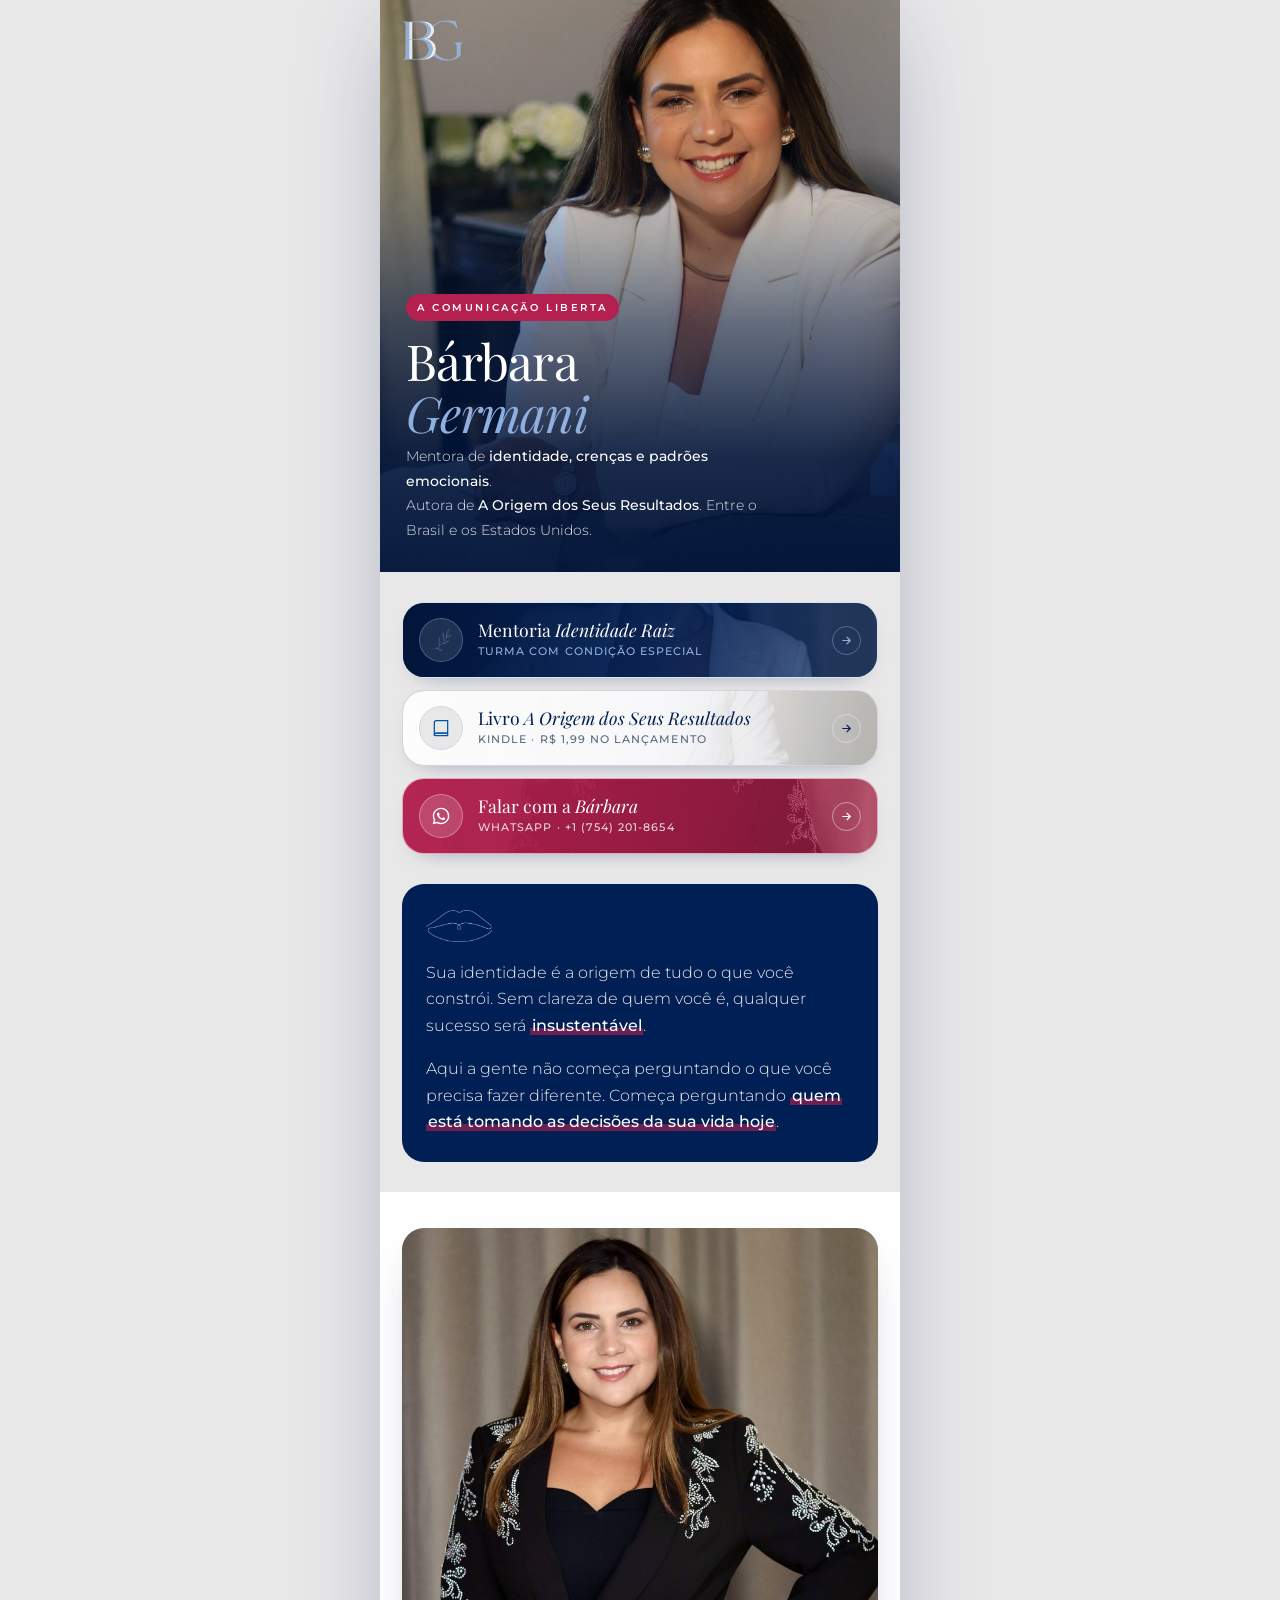
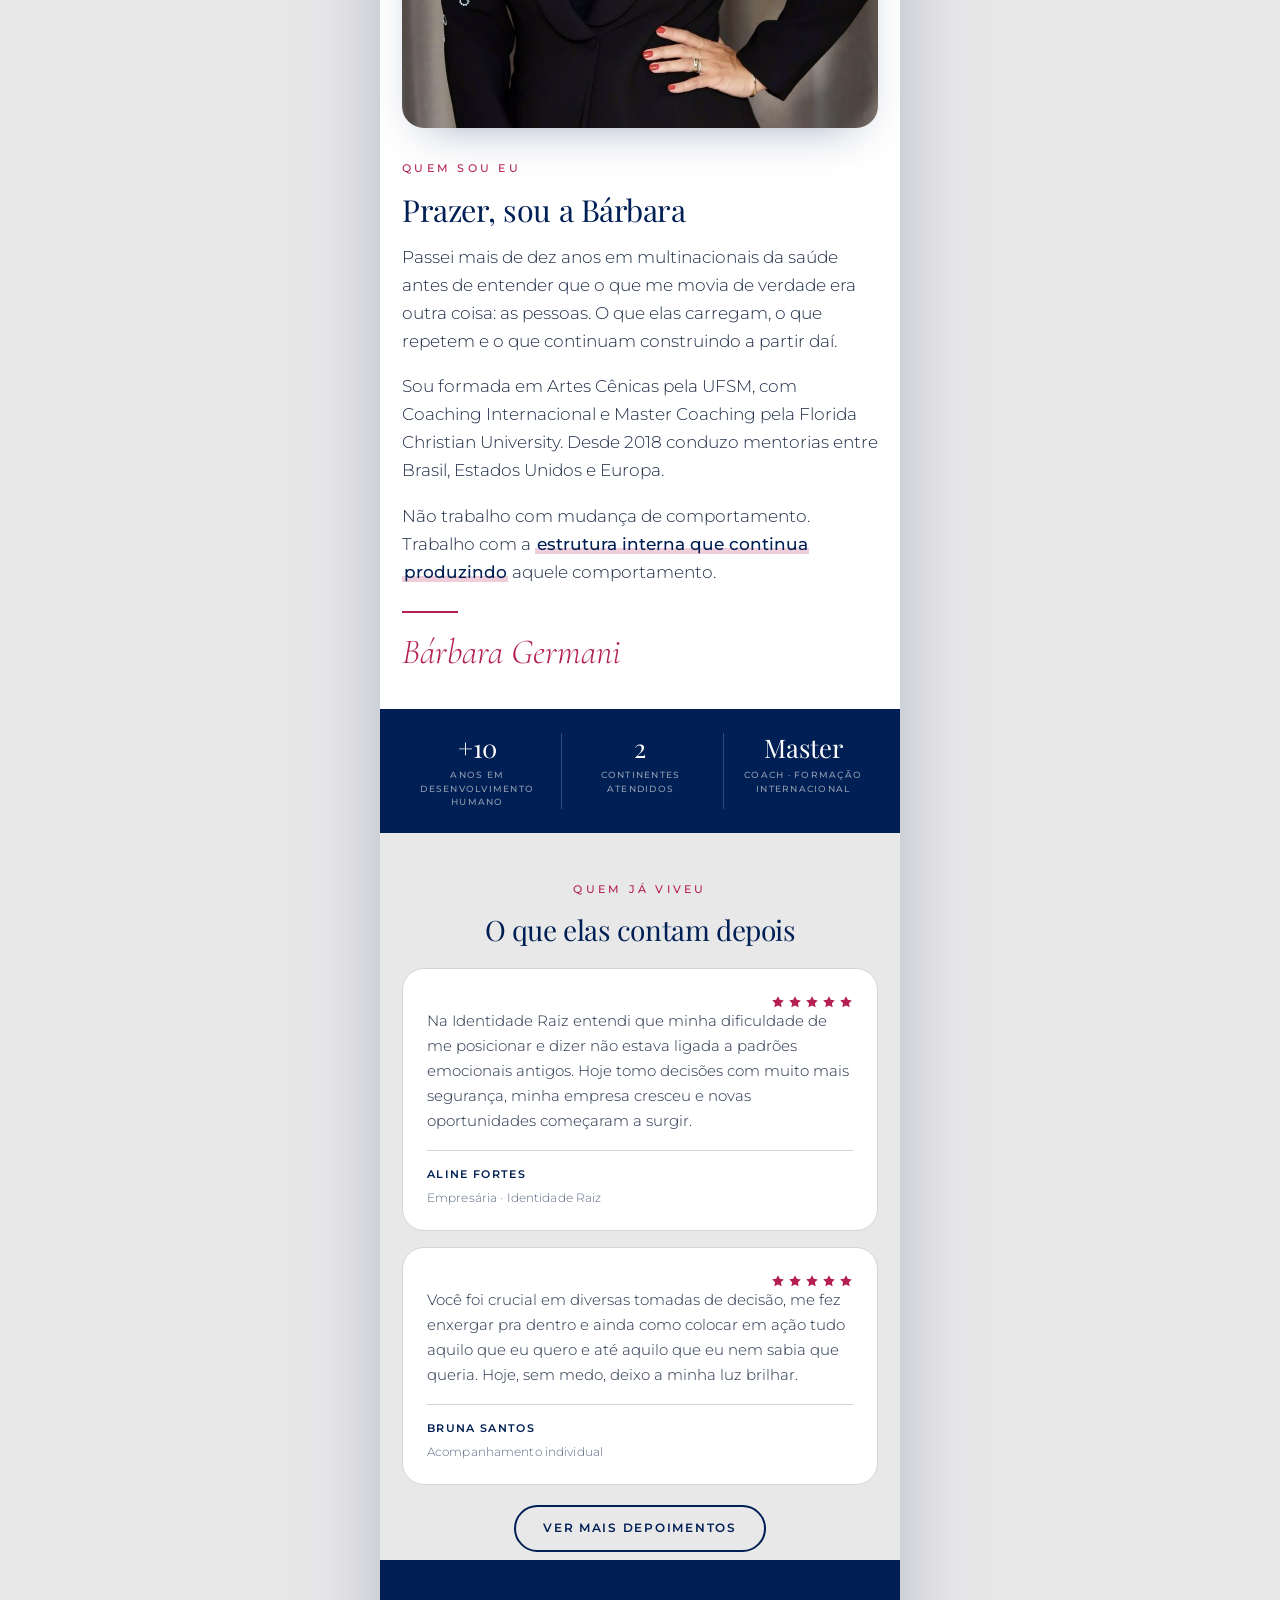
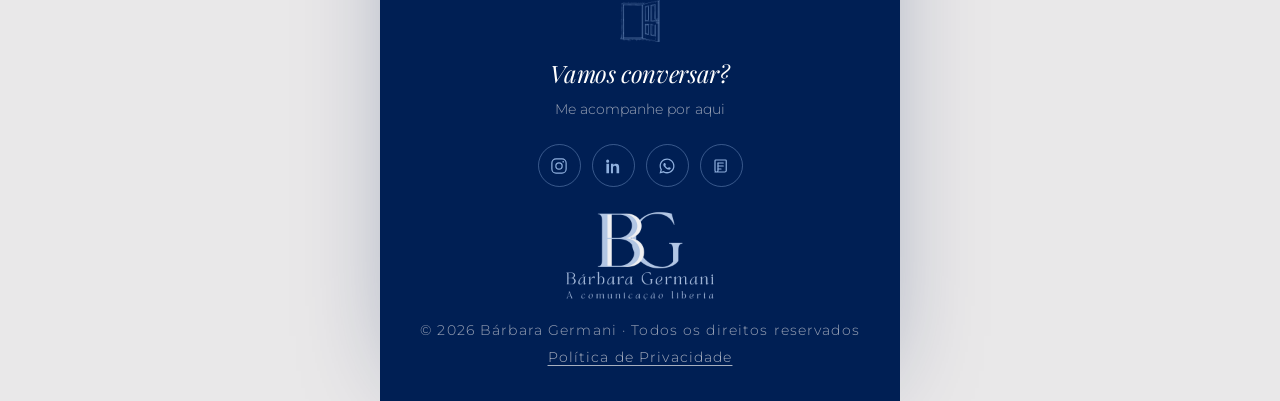
==== commit af4c1696: "Add files via upload" ====
--- a/site/index.html
+++ b/site/index.html
@@ -68,14 +68,14 @@
         <span class="bio-link__seta" aria-hidden="true"><svg><use href="#ic-seta"/></svg></span>
       </a>
 
-      <a class="bio-link bio-link--magenta" href="https://wa.me/17547079772?text=Oi%2C%20B%C3%A1rbara!%20Vim%20pelo%20seu%20link%20da%20bio%20e%20quero%20falar%20com%20voc%C3%AA." target="_blank" rel="noopener">
+      <a class="bio-link bio-link--magenta" href="https://wa.me/17542018654?text=Oi%2C%20B%C3%A1rbara!%20Vim%20pelo%20seu%20link%20da%20bio%20e%20quero%20falar%20com%20voc%C3%AA." target="_blank" rel="noopener">
         <img class="bio-link__bg" src="./img/barbara-palco.jpg" alt="" aria-hidden="true" loading="lazy">
         <span class="bio-link__icone" aria-hidden="true">
           <svg viewBox="0 0 24 24" fill="currentColor"><path d="M12.04 2C6.58 2 2.13 6.45 2.13 11.91c0 1.75.46 3.45 1.32 4.95L2 22l5.25-1.38a9.9 9.9 0 0 0 4.79 1.22h.01c5.46 0 9.91-4.45 9.91-9.91 0-2.65-1.03-5.14-2.9-7.01A9.82 9.82 0 0 0 12.04 2m0 1.67c2.2 0 4.27.86 5.82 2.42a8.2 8.2 0 0 1 2.42 5.82c0 4.54-3.7 8.24-8.25 8.24a8.24 8.24 0 0 1-4.2-1.15l-.3-.18-3.12.82.83-3.04-.2-.31a8.2 8.2 0 0 1-1.26-4.38c0-4.54 3.7-8.24 8.26-8.24m-3.4 4.2c-.16 0-.42.06-.64.3-.22.24-.84.82-.84 2s.86 2.32.98 2.48c.12.16 1.7 2.6 4.12 3.64.57.25 1.02.4 1.37.51.58.18 1.1.16 1.52.1.46-.07 1.43-.59 1.63-1.15.2-.56.2-1.04.14-1.14-.06-.1-.22-.16-.46-.28s-1.43-.71-1.65-.79c-.22-.08-.38-.12-.54.12-.16.24-.62.79-.76.95-.14.16-.28.18-.52.06-.24-.12-1.01-.37-1.93-1.19-.71-.63-1.19-1.42-1.33-1.66-.14-.24-.02-.37.1-.49.11-.11.24-.28.36-.42.12-.14.16-.24.24-.4.08-.16.04-.3-.02-.42-.06-.12-.54-1.3-.74-1.78-.19-.46-.39-.4-.54-.41h-.46"/></svg>
         </span>
         <span class="bio-link__meio">
           <span class="bio-link__titulo">Falar com a <i>Bárbara</i></span>
-          <span class="bio-link__sub">WhatsApp · +1 (754) 707-9772</span>
+          <span class="bio-link__sub">WhatsApp · +1 (754) 201-8654</span>
         </span>
         <span class="bio-link__seta" aria-hidden="true"><svg><use href="#ic-seta"/></svg></span>
       </a>
@@ -147,7 +147,7 @@
         <a href="https://br.linkedin.com/in/b%C3%A1rbara-germani-5655b27b" target="_blank" rel="noopener" aria-label="LinkedIn de Bárbara Germani">
           <svg viewBox="0 0 24 24" fill="currentColor"><path d="M6.94 5.5a2.06 2.06 0 1 1-4.12 0 2.06 2.06 0 0 1 4.12 0M3.2 21.5h3.5V9.1H3.2zM9.3 9.1h3.35v1.7h.05c.47-.85 1.6-1.75 3.3-1.75 3.53 0 4.2 2.24 4.2 5.15v7.3h-3.5v-6.47c0-1.54-.03-3.53-2.2-3.53-2.2 0-2.54 1.68-2.54 3.42v6.58H9.3z"/></svg>
         </a>
-        <a href="https://wa.me/17547079772?text=Oi%2C%20B%C3%A1rbara!%20Vim%20pelo%20seu%20link%20da%20bio." target="_blank" rel="noopener" aria-label="WhatsApp de Bárbara Germani">
+        <a href="https://wa.me/17542018654?text=Oi%2C%20B%C3%A1rbara!%20Vim%20pelo%20seu%20link%20da%20bio." target="_blank" rel="noopener" aria-label="WhatsApp de Bárbara Germani">
           <svg viewBox="0 0 24 24" fill="currentColor"><path d="M12.04 2C6.58 2 2.13 6.45 2.13 11.91c0 1.75.46 3.45 1.32 4.95L2 22l5.25-1.38a9.9 9.9 0 0 0 4.79 1.22c5.46 0 9.91-4.45 9.91-9.91 0-2.65-1.03-5.14-2.9-7.01A9.82 9.82 0 0 0 12.04 2m0 1.67c2.2 0 4.27.86 5.82 2.42a8.2 8.2 0 0 1 2.42 5.82c0 4.54-3.7 8.24-8.25 8.24a8.24 8.24 0 0 1-4.2-1.15l-.3-.18-3.12.82.83-3.04-.2-.31a8.2 8.2 0 0 1-1.26-4.38c0-4.54 3.7-8.24 8.26-8.24m-3.4 4.2c-.16 0-.42.06-.64.3-.22.24-.84.82-.84 2s.86 2.32.98 2.48c.12.16 1.7 2.6 4.12 3.64.57.25 1.02.4 1.37.51.58.18 1.1.16 1.52.1.46-.07 1.43-.59 1.63-1.15.2-.56.2-1.04.14-1.14-.06-.1-.22-.16-.46-.28s-1.43-.71-1.65-.79c-.22-.08-.38-.12-.54.12-.16.24-.62.79-.76.95-.14.16-.28.18-.52.06-.24-.12-1.01-.37-1.93-1.19-.71-.63-1.19-1.42-1.33-1.66-.14-.24-.02-.37.1-.49.11-.11.24-.28.36-.42.12-.14.16-.24.24-.4.08-.16.04-.3-.02-.42-.06-.12-.54-1.3-.74-1.78-.19-.46-.39-.4-.54-.41h-.46"/></svg>
         </a>
         <a href="https://agazetapopular.com.br/entrevista-barbara-germani-a-mentora-que-inspira-mentes-e-desperta-propositos-entre-dois-continentes/" target="_blank" rel="noopener" aria-label="Entrevista com Bárbara Germani n'A Gazeta Popular">
--- a/site/assets/style.css
+++ b/site/assets/style.css
@@ -409,6 +409,36 @@
 @media (min-width: 900px) { .hero__grid { grid-template-columns: 1.05fr .95fr; } }
 .hero__foto { border-radius: var(--r-lg); object-fit: cover; width: 100%; aspect-ratio: 4 / 5; box-shadow: var(--sombra-alt); }
 
+/* ── Hero com foto recortada que atravessa para a dobra seguinte ── */
+.hero--recorte {
+  padding-bottom: 0;
+  /* corta só na horizontal para o recorte poder vazar para baixo */
+  overflow-x: clip;
+  overflow-y: visible;
+  z-index: 2;
+}
+.hero--recorte .hero__grid { align-items: end; }
+.hero--recorte .hero__coluna-texto { padding-bottom: 0; }
+.hero__recorte {
+  position: relative;
+  display: block;
+  width: 100%;
+  max-width: 296px;
+  height: auto;
+  margin: 0 auto -66px;
+  /* sombra de contato embaixo + halo frio para destacar do azul */
+  filter: drop-shadow(0 16px 22px rgba(0, 8, 30, .48))
+          drop-shadow(0 4px 8px rgba(0, 8, 30, .30))
+          drop-shadow(0 0 24px rgba(143, 176, 222, .22));
+}
+/* a dobra seguinte abre espaço para as pernas que entram nela */
+.secao-recebe-recorte { padding-top: clamp(96px, 12vw, 150px); }
+@media (min-width: 900px) {
+  .hero--recorte .hero__grid { grid-template-columns: 1.1fr .9fr; }
+  .hero--recorte .hero__coluna-texto { padding-bottom: clamp(52px, 7vw, 92px); }
+  .hero__recorte { max-width: 430px; margin-bottom: -132px; }
+}
+
 .marca-dagua {
   position: absolute; font-family: var(--display);
   font-size: clamp(8rem, 22vw, 19rem); line-height: .8;
@@ -733,6 +763,15 @@
 }
 .moldura-produto video, .moldura-produto img {
   width: 100%; display: block; aspect-ratio: 1080 / 1350; object-fit: cover;
+}
+
+/* Livro girando com fundo transparente — sem moldura, solto sobre a seção */
+.livro-gira { max-width: 440px; margin-inline: auto; }
+.livro-gira img {
+  width: 100%; height: auto; display: block;
+  /* halo claro para o livro não sumir no azul + sombra de apoio embaixo */
+  filter: drop-shadow(0 0 26px rgba(143, 176, 222, .40))
+          drop-shadow(0 26px 40px rgba(0, 8, 30, .55));
 }
 
 .capa-livro {
@@ -816,3 +855,138 @@
   .topo, .barra-cta, .sociais, .btn, .faixa-elementos { display: none !important; }
   body { background: #fff; color: #000; }
 }
+
+/* ==========================================================================
+   COMPONENTES VISUAIS — quebra de blocos de texto
+   ========================================================================== */
+
+/* Faixa de números */
+.stats {
+  display: grid; grid-template-columns: repeat(2, 1fr); gap: 1px;
+  background: rgba(143, 176, 222, .22);
+  border-radius: var(--r-lg); overflow: hidden;
+}
+@media (min-width: 720px) { .stats { grid-template-columns: repeat(4, 1fr); } }
+.stats > div { background: var(--noturno); padding: 26px 16px; text-align: center; }
+.bg-claro .stats, .bg-papel .stats { background: var(--linha); }
+.bg-claro .stats > div, .bg-papel .stats > div { background: var(--branco); }
+.stats dt { font-family: var(--display); font-size: clamp(2rem, 5vw, 2.9rem); line-height: 1; color: var(--magenta); }
+.bg-escuro .stats dt, .bg-gradiente .stats dt { color: var(--azul-claro); }
+.stats dd { margin: .5rem 0 0; font-size: .62rem; font-weight: 600; letter-spacing: .16em; text-transform: uppercase; color: var(--texto-suave); line-height: 1.6; }
+.bg-escuro .stats dd, .bg-gradiente .stats dd { color: rgba(233,232,233,.62); }
+
+/* Faixa de citação com foto ao fundo */
+.faixa-foto {
+  position: relative; isolation: isolate;
+  padding: clamp(64px, 9vw, 130px) 0;
+  overflow: hidden;
+}
+.faixa-foto__img {
+  position: absolute; inset: 0; z-index: -2;
+  width: 100%; height: 100%; object-fit: cover; object-position: center 32%;
+}
+.faixa-foto::after {
+  content: ''; position: absolute; inset: 0; z-index: -1;
+  background: linear-gradient(120deg, rgba(0,20,58,.9) 0%, rgba(0,31,84,.74) 55%, rgba(0,31,84,.5) 100%);
+}
+.faixa-foto blockquote {
+  margin: 0; max-width: 44rem;
+  font-family: var(--display); font-style: italic;
+  font-size: clamp(1.5rem, 3.6vw, 2.5rem); line-height: 1.3; color: #fff;
+}
+.faixa-foto cite {
+  display: block; margin-top: 1.3rem; font-family: var(--corpo); font-style: normal;
+  font-size: .66rem; font-weight: 600; letter-spacing: .22em; text-transform: uppercase; color: var(--azul-claro);
+}
+
+/* Cartões dos movimentos */
+.movs { display: grid; gap: 16px; }
+@media (min-width: 680px)  { .movs { grid-template-columns: repeat(2, 1fr); } }
+@media (min-width: 1040px) { .movs { grid-template-columns: repeat(3, 1fr); } }
+
+.mov {
+  position: relative; overflow: hidden;
+  background: var(--branco); border: 1px solid var(--linha);
+  border-radius: var(--r-lg); padding: 30px 26px 26px;
+  transition: var(--transicao);
+}
+.mov:hover { transform: translateY(-5px); box-shadow: var(--sombra); border-color: var(--azul-claro); }
+.mov__n {
+  font-family: var(--display); font-size: 3.6rem; line-height: .85;
+  color: var(--linha); display: block; margin-bottom: .3rem;
+}
+.mov:hover .mov__n { color: var(--magenta); }
+.mov__tag {
+  display: inline-block; margin-bottom: .9rem;
+  font-size: .58rem; font-weight: 600; letter-spacing: .2em; text-transform: uppercase;
+  color: #fff; background: var(--brilhante); padding: .45em 1em; border-radius: var(--r-full);
+}
+.mov h3 { font-size: 1.28rem; margin-bottom: .5rem; }
+.mov p { font-size: .9rem; color: var(--texto-suave); margin-bottom: 1rem; }
+.mov__pergunta {
+  font-family: var(--display); font-style: italic; font-size: 1rem; line-height: 1.45;
+  color: var(--noturno); border-top: 1px solid var(--linha); padding-top: .9rem; margin: 0;
+}
+.mov__el {
+  position: absolute; right: 20px; top: 18px; height: 54px;
+  color: var(--linha); opacity: .8; pointer-events: none;
+}
+.mov--destaque { background: var(--noturno); border-color: var(--noturno); }
+.mov--destaque h3 { color: #fff; }
+.mov--destaque p { color: rgba(233,232,233,.74); }
+.mov--destaque .mov__n { color: rgba(143,176,222,.35); }
+.mov--destaque:hover .mov__n { color: var(--azul-claro); }
+.mov--destaque .mov__pergunta { color: #fff; border-color: rgba(143,176,222,.3); }
+.mov--destaque .mov__el { color: rgba(143,176,222,.3); }
+.mov--destaque .mov__tag { background: var(--magenta); }
+
+/* Cartões de entrega */
+.entregas-grade { display: grid; gap: 16px; }
+@media (min-width: 680px)  { .entregas-grade { grid-template-columns: repeat(2, 1fr); } }
+@media (min-width: 1040px) { .entregas-grade { grid-template-columns: repeat(3, 1fr); } }
+.entrega-cartao {
+  background: rgba(233,232,233,.06); border: 1px solid rgba(143,176,222,.22);
+  border-radius: var(--r-lg); padding: 26px 24px; transition: var(--transicao);
+}
+.entrega-cartao:hover { background: rgba(233,232,233,.1); border-color: var(--azul-claro); transform: translateY(-4px); }
+.entrega-cartao__n {
+  display: inline-grid; place-items: center; width: 38px; height: 38px; border-radius: var(--r-full);
+  background: var(--magenta); color: #fff; font-family: var(--display); font-size: 1.05rem; margin-bottom: 1rem;
+}
+.entrega-cartao h4 { font-family: var(--display); font-size: 1.16rem; color: #fff; margin-bottom: .35rem; }
+.entrega-cartao p { font-size: .88rem; color: rgba(233,232,233,.72); margin: 0; }
+
+/* Dores em duas colunas */
+@media (min-width: 820px) {
+  .dores--2col { grid-template-columns: 1fr 1fr; column-gap: 44px; }
+  .dores--2col li:nth-child(2) { border-top: 1px solid var(--linha); }
+}
+
+/* Avatar de depoimento */
+.depoimento__topo { display: flex; align-items: center; gap: 12px; margin-bottom: 1rem; }
+.avatar {
+  flex: 0 0 auto; width: 42px; height: 42px; border-radius: var(--r-full);
+  display: grid; place-items: center;
+  background: var(--magenta); color: #fff;
+  font-family: var(--display); font-size: 1rem; letter-spacing: .02em;
+}
+.avatar--azul { background: var(--brilhante); }
+.avatar--noturno { background: var(--noturno); }
+.depoimento__quem { min-width: 0; }
+.depoimento__quem b { display: block; font-size: .82rem; font-weight: 600; color: var(--noturno); letter-spacing: .01em; }
+.depoimento__quem span { display: block; font-size: .72rem; color: var(--texto-suave); }
+.bg-escuro .depoimento__quem b { color: #fff; }
+.bg-escuro .depoimento__quem span { color: rgba(233,232,233,.6); }
+.depoimento .depoimento__estrelas { margin-left: auto; margin-bottom: 0; }
+
+/* Ficha rápida (o que é a mentoria em 1 olhada) */
+.ficha { display: grid; gap: 1px; background: var(--linha); border-radius: var(--r-lg); overflow: hidden; }
+@media (min-width: 640px) { .ficha { grid-template-columns: repeat(2, 1fr); } }
+@media (min-width: 980px) { .ficha { grid-template-columns: repeat(4, 1fr); } }
+.ficha > div { background: var(--branco); padding: 24px 22px; }
+.ficha .el { height: 26px; color: var(--magenta); margin-bottom: .8rem; }
+.ficha .el--ramo, .ficha .el--porta { height: 34px; }
+.ficha b { display: block; font-family: var(--display); font-size: 1.1rem; color: var(--noturno); margin-bottom: .15rem; }
+.ficha span { font-size: .82rem; color: var(--texto-suave); }
+.mov__el.el--boca, .mov__el.el--onda { height: 26px; top: 30px; }
+.mov__el.el--ramo, .mov__el.el--porta { height: 52px; }
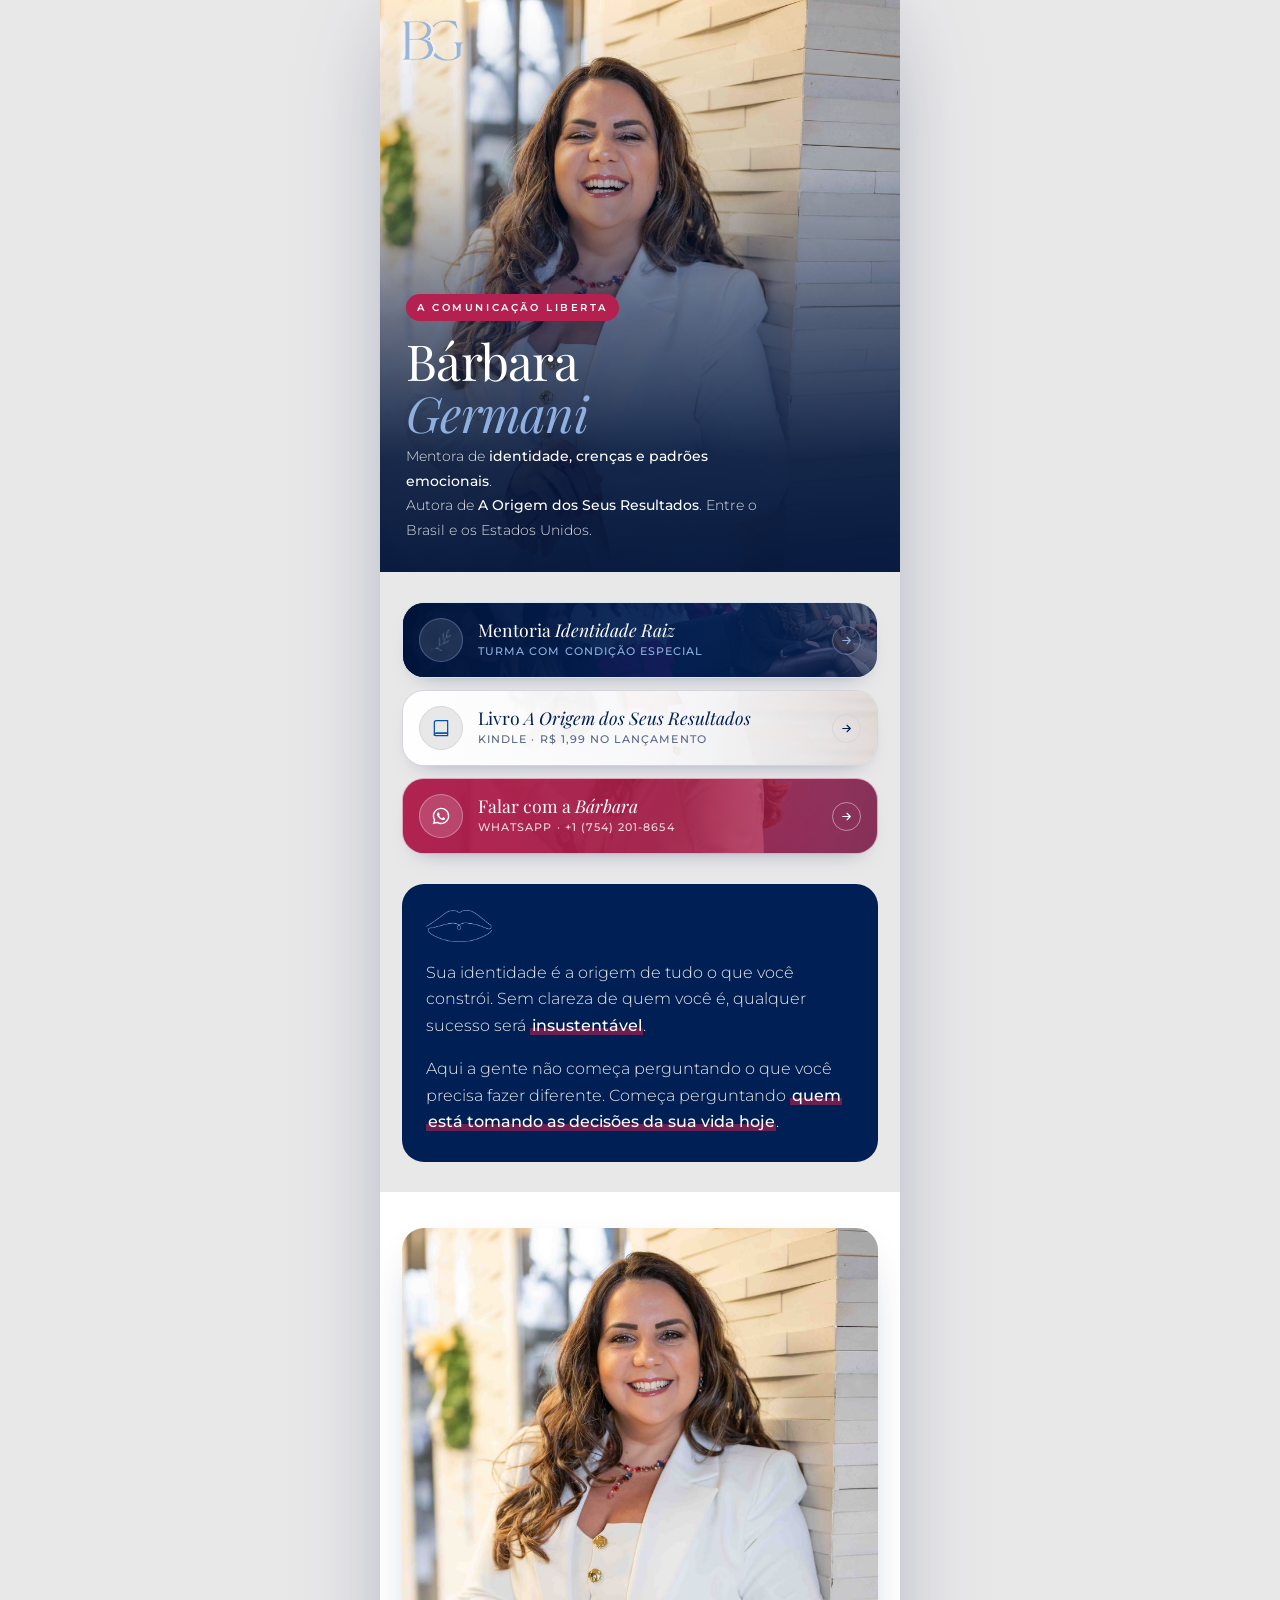
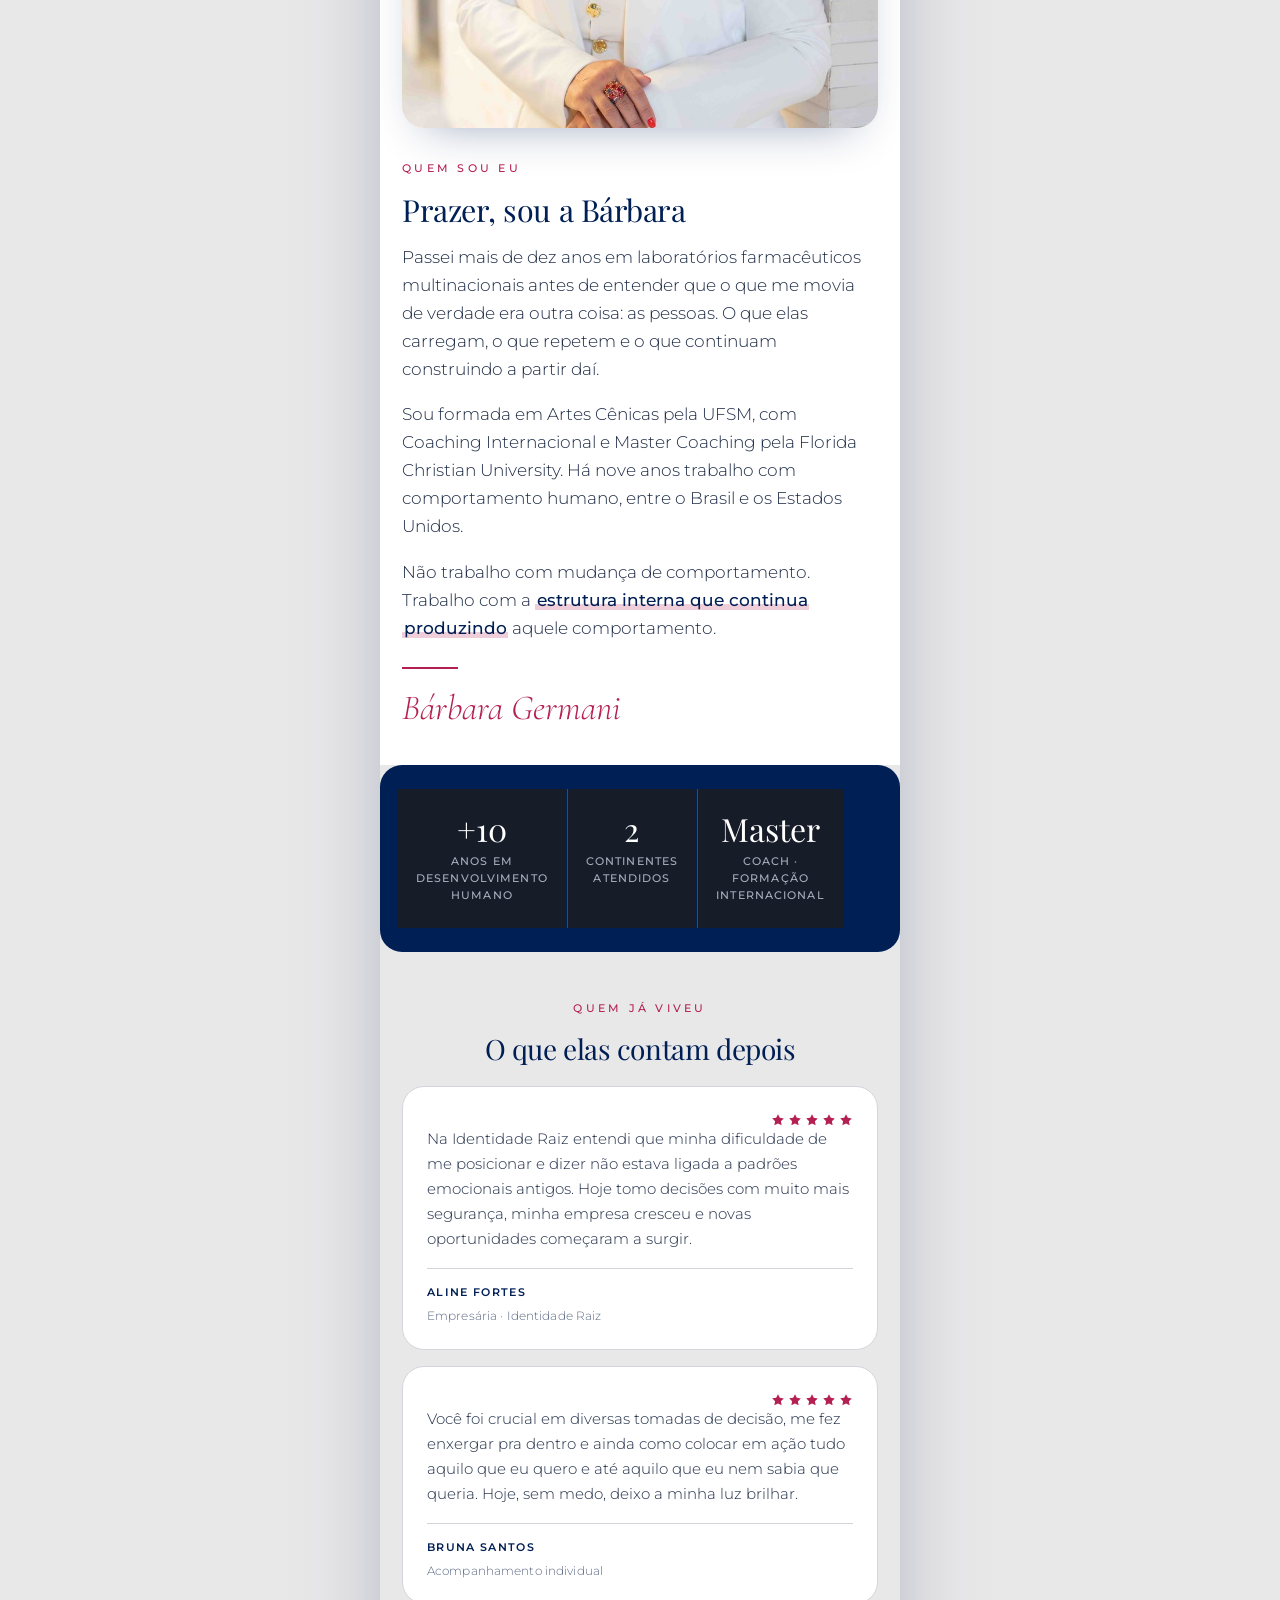
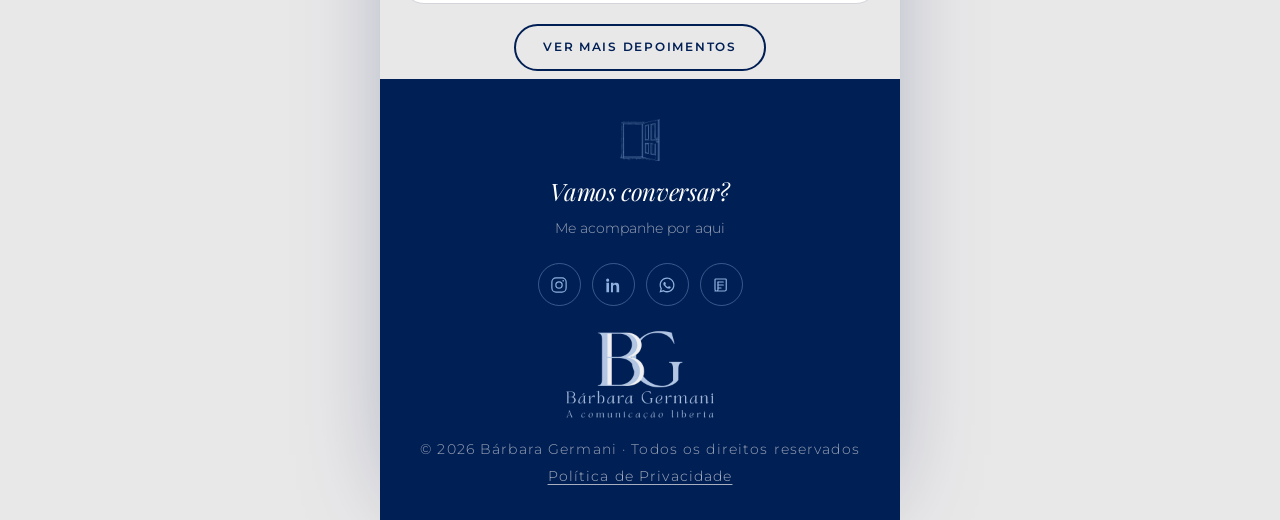
==== commit b1e4a792: "Add files via upload" ====
--- a/site/index.html
+++ b/site/index.html
@@ -94,8 +94,8 @@
       <img class="bio-sobre__foto" src="./img/barbara-sobre.jpg" alt="Retrato de Bárbara Germani" loading="lazy">
       <span class="eyebrow">Quem sou eu</span>
       <h2 style="font-size:1.9rem;">Prazer, sou a Bárbara</h2>
-      <p>Passei mais de dez anos em multinacionais da saúde antes de entender que o que me movia de verdade era outra coisa: as pessoas. O que elas carregam, o que repetem e o que continuam construindo a partir daí.</p>
-      <p>Sou formada em Artes Cênicas pela UFSM, com Coaching Internacional e Master Coaching pela Florida Christian University. Desde 2018 conduzo mentorias entre Brasil, Estados Unidos e Europa.</p>
+      <p>Passei mais de dez anos em laboratórios farmacêuticos multinacionais antes de entender que o que me movia de verdade era outra coisa: as pessoas. O que elas carregam, o que repetem e o que continuam construindo a partir daí.</p>
+      <p>Sou formada em Artes Cênicas pela UFSM, com Coaching Internacional e Master Coaching pela Florida Christian University. Há nove anos trabalho com comportamento humano, entre o Brasil e os Estados Unidos.</p>
       <p>Não trabalho com mudança de comportamento. Trabalho com a <span class="grifo">estrutura interna que continua produzindo</span> aquele comportamento.</p>
       <hr class="divisor divisor--esq" style="margin:1.6rem 0 1.1rem;">
       <p class="assinatura">Bárbara Germani</p>
--- a/site/assets/style.css
+++ b/site/assets/style.css
@@ -19,7 +19,12 @@
   --papel:          #F4F4F5;
   --linha:          #D3D5DB;
   --azul-claro:     #8FB0DE;
-  --magenta-claro:  #D9648B;
+  --magenta-claro:  #C2496E;   /* rosa escurecido: menos delicado, mais firme */
+
+  /* --- Neutros sofisticados (respiro dentro do escuro) --- */
+  --grafite:        #171C29;   /* neutro escuro, quente */
+  --grafite-suave:  #232936;
+  --neutro:         #A7AEBC;   /* cinza frio para detalhes e apoios */
 
   --texto:          #1E2C46;
   --texto-suave:    #5A6883;
@@ -152,6 +157,12 @@
 .bg-escuro  { background: var(--noturno); color: var(--texto-claro); }
 .bg-azul    { background: var(--brilhante); color: #fff; }
 .bg-magenta { background: var(--magenta); color: #fff; }
+
+/* Variações de tom do fundo escuro — mesmo comportamento, densidades diferentes.
+   Servem para dar ritmo a uma página predominantemente escura. */
+.bg-escuro--grafite { background: var(--grafite); }
+.bg-escuro--noite   { background: var(--noturno-fundo); }
+.bg-escuro--brisa   { background: var(--grafite-suave); }
 
 .bg-escuro h1, .bg-escuro h2, .bg-escuro h3, .bg-escuro h4,
 .bg-azul   h1, .bg-azul   h2, .bg-azul   h3, .bg-azul   h4,
@@ -296,7 +307,7 @@
 .bio { max-width: var(--max-bio); margin-inline: auto; background: var(--off-white); min-height: 100vh; box-shadow: 0 0 100px -30px rgba(0,31,84,.4); }
 
 .bio-hero { position: relative; overflow: hidden; background: var(--noturno); }
-.bio-hero__foto { width: 100%; aspect-ratio: 3 / 3.3; object-fit: cover; object-position: 62% 16%; }
+.bio-hero__foto { width: 100%; aspect-ratio: 3 / 3.3; object-fit: cover; object-position: 50% 30%; }
 .bio-hero__veu {
   position: absolute; inset: 0;
   background: linear-gradient(to top, rgba(0,20,58,.96) 0%, rgba(0,20,58,.9) 20%, rgba(0,23,66,.6) 44%, rgba(0,31,84,.14) 70%, rgba(0,31,84,0) 100%);
@@ -538,31 +549,34 @@
 
 /* Fluxo / arquitetura */
 .fluxo { position: relative; display: flex; flex-wrap: wrap; justify-content: center; align-items: center; gap: 9px 5px; margin-top: 2rem; }
-.fluxo > span, .fluxo__item {
+.fluxo__item { position: relative; display: inline-block; }
+.fluxo > span, .fluxo__botao {
   font-family: var(--corpo);
   font-size: .64rem; font-weight: 600; letter-spacing: .16em; text-transform: uppercase;
   padding: .65em 1.05em; border-radius: var(--r-full);
   border: 1px solid var(--linha); color: var(--noturno); background: var(--branco); white-space: nowrap;
-}
-.fluxo > span:last-of-type, .fluxo__item--fim { background: var(--magenta); border-color: var(--magenta); color: #fff; }
+  cursor: help; transition: var(--transicao);
+}
+.fluxo > span:last-of-type,
+.fluxo__item--fim .fluxo__botao { background: var(--magenta); border-color: var(--magenta); color: #fff; }
 .fluxo i { color: var(--magenta); font-style: normal; font-size: .8rem; }
 .bg-escuro .fluxo > span, .bg-gradiente .fluxo > span,
-.bg-escuro .fluxo__item, .bg-gradiente .fluxo__item { background: rgba(233,232,233,.07); color: #fff; border-color: rgba(143,176,222,.3); }
+.bg-escuro .fluxo__botao, .bg-gradiente .fluxo__botao { background: rgba(233,232,233,.07); color: #fff; border-color: rgba(143,176,222,.3); }
 .bg-escuro .fluxo > span:last-of-type, .bg-gradiente .fluxo > span:last-of-type,
-.bg-escuro .fluxo__item--fim, .bg-gradiente .fluxo__item--fim { background: var(--magenta); border-color: var(--magenta); }
+.bg-escuro .fluxo__item--fim .fluxo__botao,
+.bg-gradiente .fluxo__item--fim .fluxo__botao { background: var(--magenta); border-color: var(--magenta); }
 .bg-escuro .fluxo i, .bg-gradiente .fluxo i { color: var(--azul-claro); }
 
-/* Item interativo com explicação */
-.fluxo__item { position: relative; cursor: help; transition: var(--transicao); }
-.fluxo__item::after {
+/* Ponto que sinaliza "tem conteúdo aqui" */
+.fluxo__botao::after {
   content: ''; display: inline-block; width: 4px; height: 4px; border-radius: 50%;
   background: var(--magenta); margin-left: .6em; vertical-align: middle; opacity: .85;
 }
-.bg-escuro .fluxo__item::after, .bg-gradiente .fluxo__item::after { background: var(--azul-claro); }
-.fluxo__item:hover, .fluxo__item:focus-visible { background: var(--brilhante); border-color: var(--brilhante); color: #fff; }
-.bg-escuro .fluxo__item:hover, .bg-escuro .fluxo__item:focus-visible,
-.bg-gradiente .fluxo__item:hover, .bg-gradiente .fluxo__item:focus-visible { background: var(--brilhante); border-color: var(--brilhante); color: #fff; }
-.fluxo__item:hover::after, .fluxo__item:focus-visible::after { background: #fff; }
+.bg-escuro .fluxo__botao::after, .bg-gradiente .fluxo__botao::after { background: var(--azul-claro); }
+.fluxo__item:hover .fluxo__botao,
+.fluxo__item:focus-within .fluxo__botao { background: var(--brilhante); border-color: var(--brilhante); color: #fff; }
+.fluxo__item:hover .fluxo__botao::after,
+.fluxo__item:focus-within .fluxo__botao::after { background: #fff; }
 
 .fluxo__dica {
   position: absolute; top: calc(100% + 14px); left: 50%;
@@ -587,8 +601,7 @@
   font-size: .6rem; font-weight: 600; letter-spacing: .16em; text-transform: uppercase; color: var(--magenta);
 }
 .fluxo__item:hover .fluxo__dica,
-.fluxo__item:focus .fluxo__dica,
-.fluxo__item:focus-visible .fluxo__dica {
+.fluxo__item:focus-within .fluxo__dica {
   opacity: 1; visibility: visible; transform: translateX(-50%) translateY(0);
 }
 .fluxo__legenda {
@@ -596,14 +609,38 @@
   font-size: .68rem; font-weight: 500; letter-spacing: .12em; text-transform: uppercase;
 }
 .bg-escuro .fluxo__legenda { color: rgba(233,232,233,.55); }
-/* Em telas menores a dica ancora na linha inteira, para nunca sair da tela */
+
+/* No celular a dica deixa de ser balão flutuante e vira sanfona no fluxo do
+   documento: empurra o conteúdo seguinte em vez de flutuar por cima, então
+   nunca é cortada pela borda da seção nem sai da tela. */
 @media (max-width: 760px) {
-  .fluxo__item { position: static; }
-  .fluxo__dica { left: 0; right: 0; width: auto; transform: translateY(-6px); }
-  .fluxo__item:hover .fluxo__dica,
-  .fluxo__item:focus .fluxo__dica,
-  .fluxo__item:focus-visible .fluxo__dica { transform: translateY(0); }
-  .fluxo__dica::before { left: 34px; margin-left: 0; }
+  .fluxo { display: block; margin-inline: auto; max-width: 430px; }
+  .fluxo i { display: none; }
+  .fluxo__item { display: block; margin-bottom: 8px; }
+  .fluxo__botao {
+    display: block; width: 100%; text-align: left; white-space: normal;
+    border-radius: var(--r); padding: .95em 1.1em;
+  }
+  .fluxo__botao::after { float: right; margin: .5em 0 0 0; }
+  .fluxo__item:focus-within .fluxo__botao { border-radius: var(--r) var(--r) 0 0; border-bottom-color: transparent; }
+  .fluxo__dica {
+    position: static; display: block; width: auto;
+    opacity: 1; visibility: visible; transform: none; pointer-events: auto;
+    box-shadow: none; border-radius: 0 0 var(--r) var(--r);
+    max-height: 0; overflow: hidden;
+    padding-top: 0; padding-bottom: 0; border-top-width: 0;
+    transition: max-height .32s ease, padding .32s ease, border-top-width .32s ease;
+  }
+  .fluxo__dica::before { display: none; }
+  .fluxo__item:hover .fluxo__dica { max-height: 0; transform: none; }
+  .fluxo__item:focus-within .fluxo__dica {
+    /* anula o translateX(-50%) da regra de desktop, que jogava o painel
+       para fora da tela quando ele deixa de ser absoluto */
+    transform: none;
+    max-height: 32rem;
+    padding-top: 16px; padding-bottom: 18px;
+    border-top-width: 3px;
+  }
 }
 
 /* Movimentos */
@@ -972,6 +1009,11 @@
 }
 .avatar--azul { background: var(--brilhante); }
 .avatar--noturno { background: var(--noturno); }
+.avatar--neutro { background: var(--grafite-suave); color: var(--neutro); }
+/* Foto real no lugar do monograma */
+.avatar--foto { background: var(--grafite-suave); overflow: hidden; padding: 0; }
+.avatar--foto img { width: 100%; height: 100%; object-fit: cover; display: block; }
+.bg-escuro .avatar, .bg-escuro--grafite .avatar { box-shadow: 0 0 0 1px rgba(143,176,222,.28); }
 .depoimento__quem { min-width: 0; }
 .depoimento__quem b { display: block; font-size: .82rem; font-weight: 600; color: var(--noturno); letter-spacing: .01em; }
 .depoimento__quem span { display: block; font-size: .72rem; color: var(--texto-suave); }
@@ -990,3 +1032,140 @@
 .ficha span { font-size: .82rem; color: var(--texto-suave); }
 .mov__el.el--boca, .mov__el.el--onda { height: 26px; top: 30px; }
 .mov__el.el--ramo, .mov__el.el--porta { height: 52px; }
+
+/* ==========================================================================
+   Dobra de trajetória — autoridade em movimento
+   ========================================================================== */
+
+/* Mosaico de fotos: palco, sala, bastidor */
+.mosaico {
+  display: grid; gap: 12px;
+  grid-template-columns: 1fr 1fr;
+  grid-template-areas: "alta larga" "alta baixa";
+}
+@media (max-width: 720px) { .mosaico { grid-template-columns: 1fr; grid-template-areas: "alta" "larga" "baixa"; } }
+.mosaico figure { margin: 0; position: relative; overflow: hidden; border-radius: var(--r-lg); background: var(--grafite-suave); }
+.mosaico img { width: 100%; height: 100%; object-fit: cover; display: block; transition: transform .7s cubic-bezier(.22,.61,.36,1); }
+.mosaico figure:hover img { transform: scale(1.04); }
+.mosaico__alta  { grid-area: alta;  aspect-ratio: 4 / 5; }
+.mosaico__larga { grid-area: larga; aspect-ratio: 16 / 9; }
+.mosaico__baixa { grid-area: baixa; aspect-ratio: 16 / 10; }
+@media (max-width: 720px) { .mosaico__alta { aspect-ratio: 4 / 5; } }
+.mosaico figcaption {
+  position: absolute; left: 0; right: 0; bottom: 0;
+  padding: 34px 16px 14px;
+  background: linear-gradient(to top, rgba(0,8,26,.88), rgba(0,8,26,0));
+  color: #fff; font-size: .68rem; font-weight: 500;
+  letter-spacing: .12em; text-transform: uppercase;
+}
+
+/* Linha do tempo */
+.trajetoria { display: grid; gap: 0; margin-top: 2.6rem; }
+.etapa-tempo {
+  display: grid; gap: 4px 20px;
+  grid-template-columns: 130px 1fr;
+  padding: 20px 0;
+  border-top: 1px solid rgba(167,174,188,.2);
+}
+.etapa-tempo:last-child { border-bottom: 1px solid rgba(167,174,188,.2); }
+@media (max-width: 620px) { .etapa-tempo { grid-template-columns: 1fr; gap: 2px; } }
+.etapa-tempo__quando {
+  font-family: var(--display); font-size: 1.02rem; line-height: 1.4;
+  color: var(--azul-claro); hyphens: auto;
+}
+.etapa-tempo__o-que { min-width: 0; }
+.etapa-tempo__o-que b {
+  display: block; font-size: .96rem; font-weight: 500; color: #fff; margin-bottom: .25rem;
+}
+.etapa-tempo__o-que p { margin: 0; font-size: .88rem; color: rgba(233,232,233,.68); line-height: 1.6; }
+.bg-claro .etapa-tempo__quando { color: var(--magenta); }
+.bg-claro .etapa-tempo__o-que b { color: var(--noturno); }
+.bg-claro .etapa-tempo__o-que p { color: var(--texto-suave); }
+
+/* Selos de prova (onde ela esteve) */
+.selos { display: flex; flex-wrap: wrap; gap: 8px; margin-top: 2.2rem; justify-content: center; }
+.selos span {
+  font-size: .64rem; font-weight: 600; letter-spacing: .14em; text-transform: uppercase;
+  padding: .62em 1.05em; border-radius: var(--r-full);
+  border: 1px solid rgba(167,174,188,.3); color: var(--neutro);
+}
+.selos span.selos--forte { border-color: var(--magenta); color: #fff; background: rgba(180,33,80,.22); }
+.bg-claro .selos span { border-color: var(--linha); color: var(--texto-suave); }
+
+/* Números da trajetória */
+.numeros {
+  display: grid; gap: 1px; margin-top: 2.4rem;
+  grid-template-columns: repeat(2, 1fr);
+  background: rgba(167,174,188,.2); border-radius: var(--r-lg); overflow: hidden;
+}
+@media (min-width: 720px) { .numeros { grid-template-columns: repeat(4, 1fr); } }
+.numeros > div { background: var(--grafite); padding: 24px 18px; text-align: center; }
+.numeros dt { font-family: var(--display); font-size: 2rem; line-height: 1; color: #fff; }
+.numeros dd {
+  margin: .5rem 0 0; font-size: .7rem; font-weight: 500;
+  letter-spacing: .1em; text-transform: uppercase; color: var(--neutro);
+}
+
+/* Aviso discreto de rodapé de seção */
+.nota-legal {
+  margin-top: 2.4rem; padding-top: 1.3rem;
+  border-top: 1px solid rgba(167,174,188,.2);
+  font-size: .76rem; line-height: 1.6; color: rgba(233,232,233,.55);
+  max-width: 44rem; margin-inline: auto; text-align: center;
+}
+.bg-claro .nota-legal { color: var(--texto-suave); border-color: var(--linha); }
+
+/* ==========================================================================
+   Componentes claros ganhando versão escura
+   (a página da mentoria passou a ser predominantemente escura)
+   ========================================================================== */
+
+/* Ficha rápida */
+.bg-escuro .ficha { background: rgba(167,174,188,.2); }
+.bg-escuro .ficha > div { background: var(--grafite); }
+.bg-escuro--grafite .ficha > div { background: var(--grafite-suave); }
+.bg-escuro .ficha b { color: #fff; }
+.bg-escuro .ficha span { color: var(--neutro); }
+
+/* Cartões dos movimentos */
+.bg-escuro .mov {
+  background: rgba(233,232,233,.05);
+  border-color: rgba(167,174,188,.22);
+}
+.bg-escuro .mov h3 { color: #fff; }
+.bg-escuro .mov p { color: rgba(233,232,233,.7); }
+.bg-escuro .mov__n { color: rgba(167,174,188,.3); }
+.bg-escuro .mov:hover .mov__n { color: var(--azul-claro); }
+.bg-escuro .mov__pergunta { color: #fff; border-color: rgba(143,176,222,.32); }
+.bg-escuro .mov__el { color: rgba(143,176,222,.26); }
+.bg-escuro .mov--destaque { background: var(--magenta); border-color: var(--magenta); }
+.bg-escuro .mov--destaque .mov__n { color: rgba(255,255,255,.34); }
+.bg-escuro .mov--destaque:hover .mov__n { color: rgba(255,255,255,.7); }
+.bg-escuro .mov--destaque p { color: rgba(255,255,255,.84); }
+.bg-escuro .mov--destaque .mov__pergunta { border-color: rgba(255,255,255,.35); }
+.bg-escuro .mov--destaque .mov__tag { background: var(--noturno); }
+.bg-escuro .mov--destaque .mov__el { color: rgba(255,255,255,.26); }
+
+/* Listas é / não é */
+.bg-escuro .lista-check li { color: rgba(233,232,233,.82); }
+.bg-escuro .lista-check--sim svg { color: var(--azul-claro); }
+.bg-escuro .lista-check--nao svg { color: var(--magenta-claro); }
+
+/* Mockup do notebook */
+.bg-escuro .mockup-note__base { background: var(--grafite-suave); }
+.bg-escuro .mockup-note__pe { background: rgba(0,0,0,.4); }
+
+/* Bordas das dores sobre grafite */
+.bg-escuro--grafite .dores li,
+.bg-escuro--noite .dores li,
+.bg-escuro--brisa .dores li { border-color: rgba(167,174,188,.2); }
+
+/* Imagens ganham um contorno sutil para não flutuarem no escuro */
+.bg-escuro .foto-borda {
+  border-radius: var(--r-lg);
+  box-shadow: 0 30px 70px -30px rgba(0,0,0,.8), 0 0 0 1px rgba(167,174,188,.16);
+}
+
+/* A seção que contém a arquitetura precisa deixar a dica vazar para baixo
+   no desktop (senão o overflow:hidden das seções corta o balão). */
+.secao-dica { overflow-x: clip; overflow-y: visible; z-index: 2; }
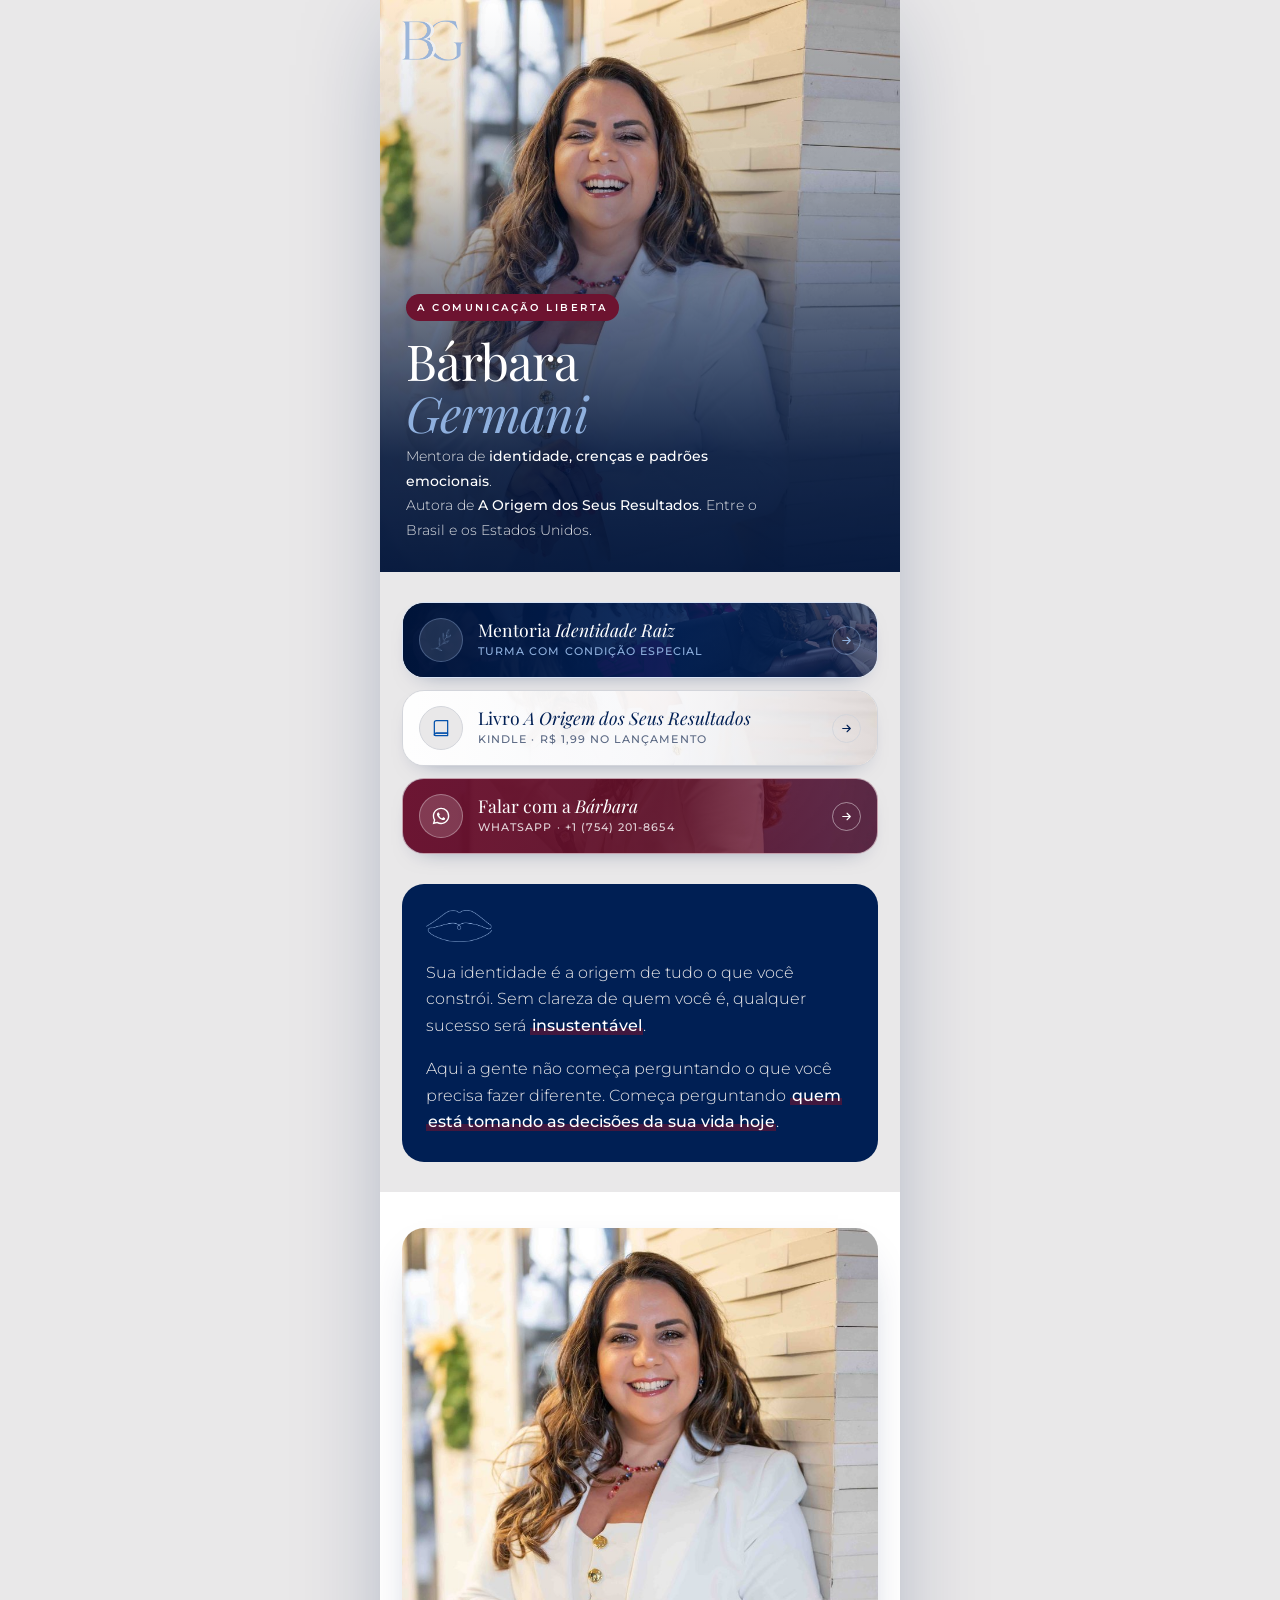
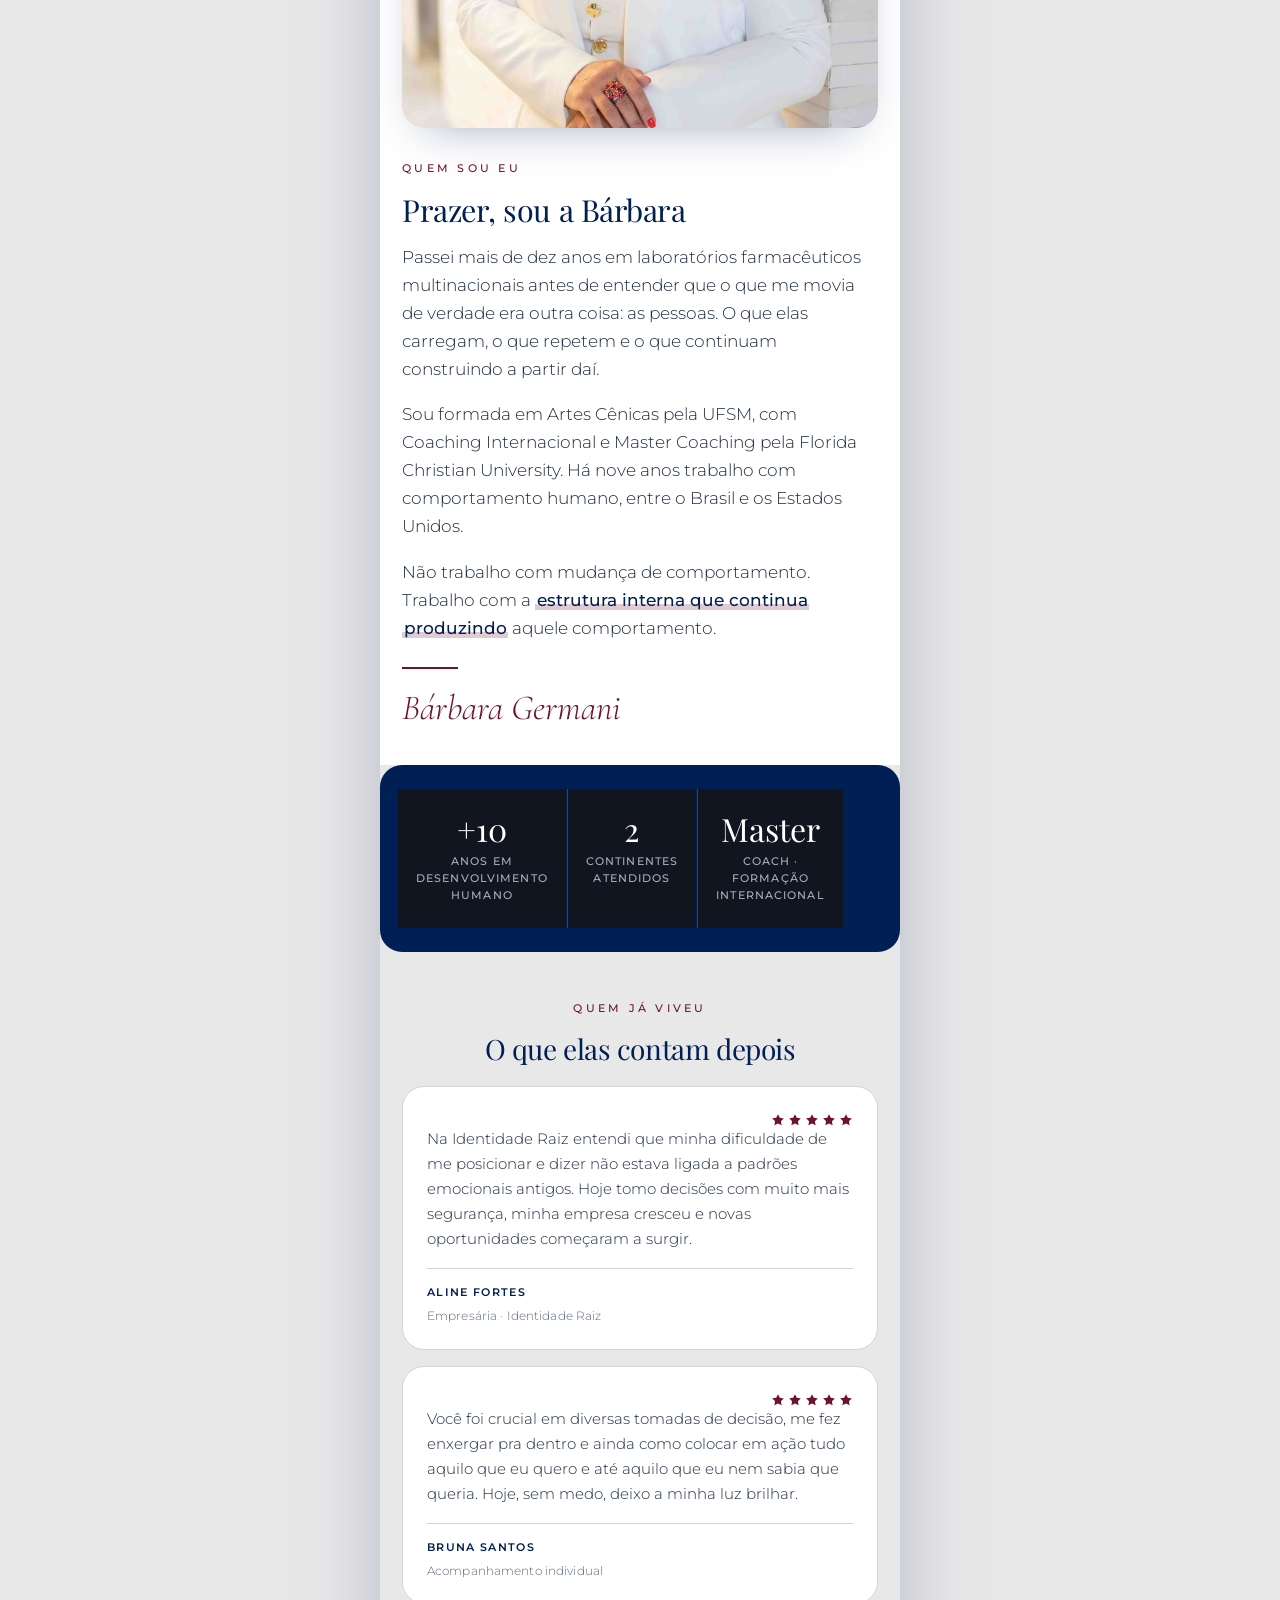
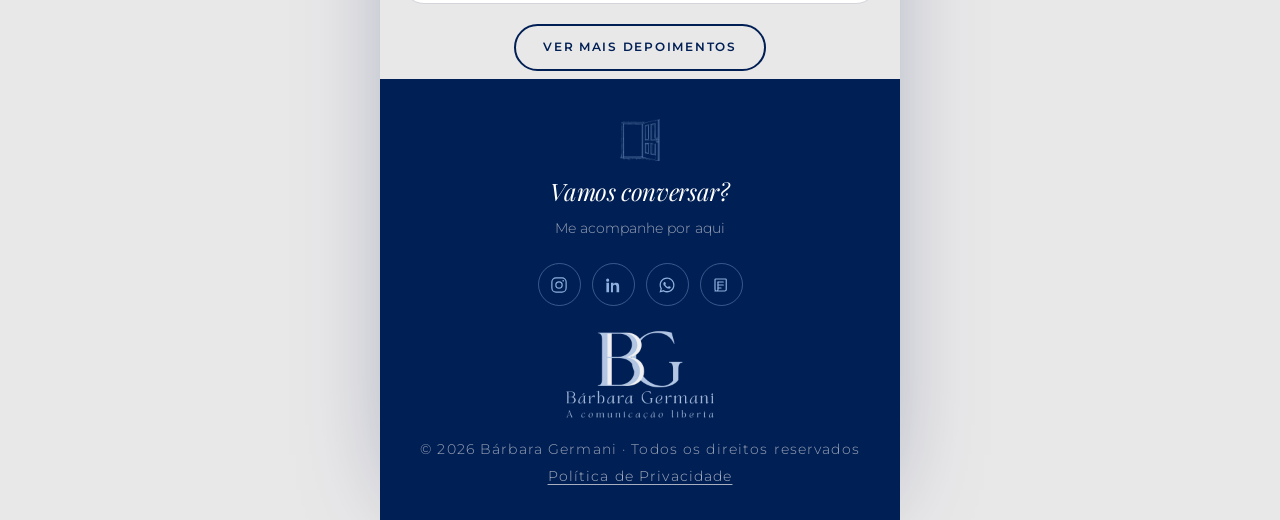
==== commit 49a45f5a: "Add files via upload" ====
--- a/site/index.html
+++ b/site/index.html
@@ -3,12 +3,12 @@
 <head>
 <meta charset="UTF-8">
 <meta name="viewport" content="width=device-width, initial-scale=1">
-<title>Bárbara Germani — A comunicação liberta</title>
+<title>Bárbara Germani · A comunicação liberta</title>
 <meta name="description" content="Mentora de identidade, crenças e padrões emocionais. Mentoria Identidade Raiz, o livro A Origem dos Seus Resultados e contato direto.">
 <meta name="theme-color" content="#001F54">
 <link rel="canonical" href="./index.html">
 <meta property="og:type" content="website">
-<meta property="og:title" content="Bárbara Germani — A comunicação liberta">
+<meta property="og:title" content="Bárbara Germani · A comunicação liberta">
 <meta property="og:description" content="Sua identidade é a origem de tudo o que você constrói. Mentoria Identidade Raiz, livro e contato direto.">
 <meta property="og:image" content="./img/barbara-og.jpg">
 <meta property="og:locale" content="pt_BR">
@@ -155,7 +155,7 @@
         </a>
       </div>
 
-      <img src="./img/logo-lockup-claro.png" alt="Bárbara Germani — A comunicação liberta" style="width:150px;margin:0 auto 16px;">
+      <img src="./img/logo-lockup-claro.png" alt="Bárbara Germani · A comunicação liberta" style="width:150px;margin:0 auto 16px;">
       <p class="creditos">
         © <span class="ano">2026</span> Bárbara Germani · Todos os direitos reservados<br>
         <a href="./politica-de-privacidade.html">Política de Privacidade</a>
--- a/site/assets/style.css
+++ b/site/assets/style.css
@@ -9,21 +9,21 @@
   /* --- Paleta oficial da marca --- */
   --off-white:      #E9E8E9;
   --noturno:        #001F54;   /* Azul Profundo Noturno */
-  --magenta:        #B42150;   /* Rosa Magenta */
+  --magenta:        #6D1330;   /* Rosa Magenta bem escurecido a pedido da Ágatha (oficial do manual: #B42150) */
   --brilhante:      #0552AC;   /* Azul Brilhante */
 
   /* --- Derivadas (mesma família, para hierarquia) --- */
-  --noturno-fundo:  #001742;
+  --noturno-fundo:  #01081A;   /* fundo de seção mais fechado que o noturno */
   --noturno-suave:  #0B2E6B;
   --branco:         #FFFFFF;
   --papel:          #F4F4F5;
   --linha:          #D3D5DB;
   --azul-claro:     #8FB0DE;
-  --magenta-claro:  #C2496E;   /* rosa escurecido: menos delicado, mais firme */
+  --magenta-claro:  #8A2846;   /* o rosa de apoio, no mesmo escurecimento */
 
   /* --- Neutros sofisticados (respiro dentro do escuro) --- */
-  --grafite:        #171C29;   /* neutro escuro, quente */
-  --grafite-suave:  #232936;
+  --grafite:        #11151F;   /* neutro escuro */
+  --grafite-suave:  #1A1F2B;
   --neutro:         #A7AEBC;   /* cinza frio para detalhes e apoios */
 
   --texto:          #1E2C46;
@@ -112,7 +112,7 @@
 
 /* --- Grifos e destaques de palavra-chave --- */
 .grifo {
-  background-image: linear-gradient(to top, rgba(180, 33, 80, .22) 0 .38em, transparent .38em);
+  background-image: linear-gradient(to top, rgba(109, 19, 48, .22) 0 .38em, transparent .38em);
   box-decoration-break: clone;
   -webkit-box-decoration-break: clone;
   padding: 0 .1em;
@@ -134,7 +134,7 @@
 .destaque--azul{ color: var(--brilhante); font-weight: 500; }
 
 .bg-escuro .grifo, .bg-magenta .grifo, .bg-azul .grifo {
-  background-image: linear-gradient(to top, rgba(180, 33, 80, .55) 0 .42em, transparent .42em);
+  background-image: linear-gradient(to top, rgba(109, 19, 48, .55) 0 .42em, transparent .42em);
   color: #fff;
 }
 .bg-escuro .grifo--azul { background-image: linear-gradient(to top, rgba(5, 82, 172, .62) 0 .42em, transparent .42em); }
@@ -253,8 +253,8 @@
 }
 .btn svg { width: 16px; height: 16px; flex: 0 0 auto; }
 
-.btn--magenta { background: var(--magenta); color: #fff; box-shadow: 0 14px 34px -14px rgba(180,33,80,.7); }
-.btn--magenta:hover { background: #9C1B44; transform: translateY(-3px); box-shadow: 0 20px 40px -14px rgba(180,33,80,.8); }
+.btn--magenta { background: var(--magenta); color: #fff; box-shadow: 0 14px 34px -14px rgba(109,19,48,.7); }
+.btn--magenta:hover { background: #82163A; transform: translateY(-3px); box-shadow: 0 20px 40px -14px rgba(109,19,48,.8); }
 
 .btn--azul { background: var(--brilhante); color: #fff; box-shadow: 0 14px 34px -14px rgba(5,82,172,.7); }
 .btn--azul:hover { background: #04448E; transform: translateY(-3px); }
@@ -350,8 +350,8 @@
 .bio-link--noturno .bio-link__icone { background: rgba(233,232,233,.12); color: var(--azul-claro); border-color: rgba(143,176,222,.35); }
 .bio-link--noturno .bio-link__seta { border-color: rgba(143,176,222,.45); color: var(--azul-claro); }
 
-.bio-link--magenta { border-color: rgba(180,33,80,.4); }
-.bio-link--magenta::before { background: linear-gradient(100deg, rgba(180,33,80,.97) 0%, rgba(160,28,70,.93) 54%, rgba(180,33,80,.62) 100%); }
+.bio-link--magenta { border-color: rgba(109,19,48,.4); }
+.bio-link--magenta::before { background: linear-gradient(100deg, rgba(109,19,48,.97) 0%, rgba(92,15,40,.93) 54%, rgba(109,19,48,.62) 100%); }
 .bio-link--magenta .bio-link__titulo { color: #fff; }
 .bio-link--magenta .bio-link__sub { color: rgba(255,255,255,.82); }
 .bio-link--magenta .bio-link__icone { background: rgba(255,255,255,.16); color: #fff; border-color: rgba(255,255,255,.32); }
@@ -385,7 +385,7 @@
 }
 .cartao-crenca p { font-size: .98rem; }
 .cartao-crenca strong { color: #fff; }
-.cartao-crenca .grifo { background-image: linear-gradient(to top, rgba(180,33,80,.6) 0 .42em, transparent .42em); color: #fff; }
+.cartao-crenca .grifo { background-image: linear-gradient(to top, rgba(109,19,48,.6) 0 .42em, transparent .42em); color: #fff; }
 
 .bio-sobre { margin: 0 -22px; background: var(--branco); padding: 38px 22px; }
 .bio-sobre__foto { width: 100%; border-radius: var(--r-lg); aspect-ratio: 4 / 4.2; object-fit: cover; object-position: 50% 12%; margin-bottom: 24px; box-shadow: var(--sombra); }
@@ -417,11 +417,14 @@
    ========================================================================== */
 .hero { padding: clamp(56px, 8vw, 104px) 0 clamp(52px, 7vw, 92px); }
 .hero__grid { display: grid; gap: clamp(32px, 4vw, 56px); align-items: center; }
+.hero__grid > * { min-width: 0; }
 @media (min-width: 900px) { .hero__grid { grid-template-columns: 1.05fr .95fr; } }
 .hero__foto { border-radius: var(--r-lg); object-fit: cover; width: 100%; aspect-ratio: 4 / 5; box-shadow: var(--sombra-alt); }
 
 /* ── Hero com foto recortada que atravessa para a dobra seguinte ── */
 .hero--recorte {
+  /* azul mais fechado que o gradiente institucional, a pedido da Ágatha */
+  background: linear-gradient(162deg, #01040C 0%, #020A1C 46%, #05132E 100%);
   padding-bottom: 0;
   /* corta só na horizontal para o recorte poder vazar para baixo */
   overflow-x: clip;
@@ -435,12 +438,25 @@
   display: block;
   width: 100%;
   max-width: 296px;
-  height: auto;
   margin: 0 auto -66px;
-  /* sombra de contato embaixo + halo frio para destacar do azul */
-  filter: drop-shadow(0 16px 22px rgba(0, 8, 30, .48))
-          drop-shadow(0 4px 8px rgba(0, 8, 30, .30))
-          drop-shadow(0 0 24px rgba(143, 176, 222, .22));
+}
+.hero__recorte img {
+  width: 100%; height: auto; display: block;
+  /* sombra de contato + halo frio para destacar do azul */
+  filter: drop-shadow(0 16px 22px rgba(0, 6, 22, .55))
+          drop-shadow(0 4px 8px rgba(0, 6, 22, .35))
+          drop-shadow(0 0 24px rgba(143, 176, 222, .18));
+}
+/* A base não esmaece para transparente (virava névoa branca sobre o escuro):
+   ela se dissolve exatamente na cor da seção que recebe o recorte. */
+.hero__recorte::after {
+  content: '';
+  position: absolute; left: -6%; right: -6%; bottom: -1px;
+  /* a altura tem que casar com o quanto o recorte invade a dobra seguinte
+     (a margem negativa abaixo), senão o degradê começa ainda sobre o azul */
+  height: 68px;
+  background: linear-gradient(to bottom, rgba(17, 21, 31, 0) 0%, rgba(17, 21, 31, .55) 45%, var(--grafite) 88%);
+  pointer-events: none;
 }
 /* a dobra seguinte abre espaço para as pernas que entram nela */
 .secao-recebe-recorte { padding-top: clamp(96px, 12vw, 150px); }
@@ -448,6 +464,7 @@
   .hero--recorte .hero__grid { grid-template-columns: 1.1fr .9fr; }
   .hero--recorte .hero__coluna-texto { padding-bottom: clamp(52px, 7vw, 92px); }
   .hero__recorte { max-width: 430px; margin-bottom: -132px; }
+  .hero__recorte::after { height: 134px; }
 }
 
 .marca-dagua {
@@ -523,7 +540,7 @@
 
 .cartao__icone {
   width: 46px; height: 46px; display: grid; place-items: center; border-radius: var(--r-full);
-  background: rgba(180,33,80,.1); color: var(--magenta); margin-bottom: 1rem;
+  background: rgba(109,19,48,.1); color: var(--magenta); margin-bottom: 1rem;
 }
 .cartao__icone svg { width: 22px; height: 22px; }
 .cartao__icone .el { height: 24px; }
@@ -614,8 +631,8 @@
    documento: empurra o conteúdo seguinte em vez de flutuar por cima, então
    nunca é cortada pela borda da seção nem sai da tela. */
 @media (max-width: 760px) {
-  .fluxo { display: block; margin-inline: auto; max-width: 430px; }
-  .fluxo i { display: none; }
+  .fluxo--interativo { display: block; margin-inline: auto; max-width: 430px; }
+  .fluxo--interativo i { display: none; }
   .fluxo__item { display: block; margin-bottom: 8px; }
   .fluxo__botao {
     display: block; width: 100%; text-align: left; white-space: normal;
@@ -708,7 +725,7 @@
 .video-caixa__play {
   width: 68px; height: 68px; border-radius: var(--r-full);
   background: var(--magenta); display: grid; place-items: center; margin: 0 auto 1rem; color: #fff;
-  box-shadow: 0 12px 30px -10px rgba(180,33,80,.8);
+  box-shadow: 0 12px 30px -10px rgba(109,19,48,.8);
 }
 .video-caixa__play svg { width: 24px; height: 24px; margin-left: 4px; }
 .video-caixa p { color: rgba(233,232,233,.7); font-size: .72rem; font-weight: 500; letter-spacing: .16em; text-transform: uppercase; margin: 0; }
@@ -824,7 +841,7 @@
 
 .aviso {
   display: flex; gap: 15px; align-items: flex-start;
-  background: rgba(180,33,80,.07); border: 1px solid rgba(180,33,80,.3); border-left: 4px solid var(--magenta);
+  background: rgba(109,19,48,.07); border: 1px solid rgba(109,19,48,.3); border-left: 4px solid var(--magenta);
   border-radius: var(--r); padding: 20px 22px; margin: 1.8rem auto 0; max-width: 680px;
 }
 .aviso svg { flex: 0 0 auto; width: 20px; height: 20px; color: var(--magenta); margin-top: .18em; }
@@ -1089,7 +1106,7 @@
   padding: .62em 1.05em; border-radius: var(--r-full);
   border: 1px solid rgba(167,174,188,.3); color: var(--neutro);
 }
-.selos span.selos--forte { border-color: var(--magenta); color: #fff; background: rgba(180,33,80,.22); }
+.selos span.selos--forte { border-color: var(--magenta); color: #fff; background: rgba(109,19,48,.22); }
 .bg-claro .selos span { border-color: var(--linha); color: var(--texto-suave); }
 
 /* Números da trajetória */
@@ -1169,3 +1186,231 @@
 /* A seção que contém a arquitetura precisa deixar a dica vazar para baixo
    no desktop (senão o overflow:hidden das seções corta o balão). */
 .secao-dica { overflow-x: clip; overflow-y: visible; z-index: 2; }
+
+/* Par de fotos (mídia, bastidores) — mesmo acabamento do mosaico */
+/* Foto única do podcast (ficou só uma, a mais fechada nela) */
+.foto-podcast {
+  margin: 2.6rem auto 0; max-width: 560px;
+  position: relative; overflow: hidden;
+  border-radius: var(--r-lg); background: var(--grafite-suave);
+}
+.foto-podcast img {
+  width: 100%; display: block; aspect-ratio: 4 / 3;
+  object-fit: cover; object-position: center 40%;
+}
+
+.duo { display: grid; gap: 12px; grid-template-columns: 1fr 1fr; }
+@media (max-width: 640px) { .duo { grid-template-columns: 1fr; } }
+.duo figure { margin: 0; position: relative; overflow: hidden; border-radius: var(--r-lg); background: var(--grafite-suave); }
+.duo img { width: 100%; display: block; aspect-ratio: 4 / 3; object-fit: cover; transition: transform .7s cubic-bezier(.22,.61,.36,1); }
+.duo figure:hover img { transform: scale(1.04); }
+/* Enquadramento do rosto: valem em qualquer tela.
+   .foco-alto e .foco-meio, mais abaixo, só corrigem o celular. */
+.mosaico img.foco-topo, .duo img.foco-topo { object-position: center 24%; }
+
+.duo figcaption,
+.foto-podcast figcaption,
+.mosaico figcaption {
+  position: absolute; left: 0; right: 0; bottom: 0;
+  padding: 34px 16px 14px;
+  background: linear-gradient(to top, rgba(0,8,26,.88), rgba(0,8,26,0));
+  color: #fff; font-size: .68rem; font-weight: 500;
+  letter-spacing: .12em; text-transform: uppercase;
+}
+
+/* ==========================================================================
+   Tema noite — só a página da mentoria
+   O azul das seções desce para perto do preto, junto com o gradiente do topo.
+   As outras páginas continuam com o Azul Profundo Noturno do manual (#001F54).
+   ========================================================================== */
+.tema-noite .bg-escuro { background: #020A1C; }
+.tema-noite .bg-escuro--grafite { background: var(--grafite); }
+.tema-noite .bg-escuro--noite   { background: var(--noturno-fundo); }
+.tema-noite .bg-escuro--brisa   { background: var(--grafite-suave); }
+.tema-noite .topo { background: rgba(2, 8, 22, .9); }
+.tema-noite .rodape { background: #01060F; }
+.tema-noite .barra-cta { background: rgba(2, 8, 22, .96); }
+
+/* No tema noite o azul brilhante gritava mais que o magenta e invertia a
+   hierarquia: o CTA secundário chamava mais atenção que "Quero minha vaga". */
+.tema-noite .btn--azul { background: #06356E; box-shadow: 0 14px 34px -16px rgba(5,82,172,.5); }
+.tema-noite .btn--azul:hover { background: #084A96; }
+.tema-noite .fluxo__item:hover .fluxo__botao,
+.tema-noite .fluxo__item:focus-within .fluxo__botao { background: #06356E; border-color: #0A4A94; }
+
+/* ==========================================================================
+   Celular: a foto do topo da mentoria fica pequena, ao lado do título
+   ========================================================================== */
+@media (max-width: 899px) {
+  /* a coluna de texto some como caixa e seus filhos viram itens da grade,
+     para os botões poderem ocupar a largura inteira */
+  .hero--recorte .hero__coluna-texto { display: contents; }
+
+  .hero--recorte .hero__grid {
+    grid-template-columns: 1fr 134px;
+    column-gap: 16px;
+    row-gap: 0;
+  }
+  .hero--recorte .hero__coluna-texto > .eyebrow { grid-column: 1; grid-row: 1; }
+  .hero--recorte .hero__coluna-texto > h1 {
+    grid-column: 1; grid-row: 2;
+    font-size: 1.74rem; margin-bottom: .9rem;
+  }
+  .hero--recorte .hero__coluna-texto > .lead { grid-column: 1 / -1; grid-row: 3; max-width: none; margin-top: .2rem; }
+  .hero--recorte .hero__coluna-texto > .cta-linha {
+    grid-column: 1 / -1; grid-row: 4;
+    margin-top: 1.8rem !important;
+  }
+
+  /* a foto acompanha o bloco de texto na coluna da direita */
+  .hero--recorte .hero__grid > div:last-child {
+    grid-column: 2; grid-row: 1 / 3;
+    align-self: end;
+    min-width: 0;
+  }
+  /* no celular ela não atravessa mais a dobra: fica inteira dentro do topo,
+     com um esmaecimento curto na base, na cor do próprio gradiente do hero */
+  .hero__recorte { max-width: 134px; margin: 0 0 0 auto; }
+  .hero__recorte img {
+    filter: drop-shadow(0 10px 16px rgba(0, 4, 16, .6))
+            drop-shadow(0 0 14px rgba(143, 176, 222, .14));
+  }
+  .hero__recorte::after {
+    height: 34px; left: -12%; right: -12%; bottom: 0;
+    background: linear-gradient(to bottom, rgba(3, 13, 33, 0) 0%, rgba(3, 13, 33, .82) 60%, #030D21 100%);
+  }
+}
+
+/* telas bem estreitas: a foto encolhe mais para o título respirar */
+@media (max-width: 400px) {
+  .hero--recorte .hero__grid { grid-template-columns: 1fr 114px; column-gap: 13px; }
+  .hero--recorte .hero__coluna-texto > h1 { font-size: 1.6rem; }
+  .hero__recorte { max-width: 114px; }
+}
+
+/* Tablet: mesma composição lado a lado, com a foto e o título maiores */
+@media (min-width: 600px) and (max-width: 899px) {
+  .hero--recorte .hero__grid { grid-template-columns: 1fr 230px; column-gap: 28px; }
+  .hero--recorte .hero__coluna-texto > h1 { font-size: clamp(2.1rem, 4.6vw, 2.9rem); }
+  .hero__recorte { max-width: 230px; }
+  .hero__recorte::after { height: 52px; }
+}
+
+/* ==========================================================================
+   CELULAR: blocos longos viram carrossel de arrastar
+   Um só mecanismo, em CSS puro (scroll-snap). Nada de biblioteca.
+   No desktop tudo continua em grade, como estava.
+   ========================================================================== */
+@media (max-width: 899px) {
+
+  /* respiro entre seções menor: 17 seções × 2 sobravam quase 2000px */
+  section { padding: 44px 0; }
+  .secao-curta { padding: 30px 0; }
+  .cab { margin-bottom: 1.6rem; }
+
+  /* ---- o carrossel ---- */
+  .grade--3,
+  .duas-listas,
+  .movs,
+  .entregas-grade,
+  .depoimentos:not(.depoimentos--bio),
+  .mosaico,
+  .duo,
+  .trajetoria {
+    display: grid;
+    grid-auto-flow: column;
+    grid-auto-columns: 84%;
+    grid-template-columns: none;
+    grid-template-areas: none;
+    gap: 12px;
+    overflow-x: auto;
+    overscroll-behavior-x: contain;
+    scroll-snap-type: x mandatory;
+    scroll-padding-inline: 16px;
+    padding: 2px 16px 10px;
+    margin-inline: -16px;              /* sangra até a borda da tela */
+    -webkit-overflow-scrolling: touch;
+    scrollbar-width: none;
+  }
+  .grade--3::-webkit-scrollbar,
+  .duas-listas::-webkit-scrollbar,
+  .movs::-webkit-scrollbar,
+  .entregas-grade::-webkit-scrollbar,
+  .depoimentos:not(.depoimentos--bio)::-webkit-scrollbar,
+  .mosaico::-webkit-scrollbar,
+  .duo::-webkit-scrollbar,
+  .trajetoria::-webkit-scrollbar { display: none; }
+
+  .grade--3 > *, .duas-listas > *, .movs > *, .entregas-grade > *,
+  .depoimentos:not(.depoimentos--bio) > *, .mosaico > *, .duo > *, .trajetoria > * {
+    scroll-snap-align: start;
+    margin: 0;
+    min-width: 0;
+  }
+
+  /* fotos no carrossel ganham altura fixa, senão cada uma tem a sua */
+  .mosaico > figure, .duo > figure { grid-area: auto; aspect-ratio: 4 / 3; height: auto; }
+  .mosaico img, .duo img { height: 100%; }
+  /* Foto em pé dentro de uma caixa deitada perde 40% da altura. Sem dizer
+     onde está o rosto, o corte come a cabeça. Daí as classes de foco. */
+  .foco-alto  { object-position: center 12% !important; }
+  .foco-meio  { object-position: center 34% !important; }
+
+  /* a linha do tempo vira cartão dentro do carrossel */
+  .trajetoria { grid-auto-columns: 88%; }
+  .etapa-tempo {
+    display: block;
+    padding: 20px 20px 22px;
+    border: 1px solid rgba(167,174,188,.2);
+    border-radius: var(--r-lg);
+    background: rgba(233,232,233,.04);
+  }
+  .etapa-tempo:last-child { border-bottom: 1px solid rgba(167,174,188,.2); }
+  .etapa-tempo__quando { display: block; margin-bottom: .5rem; font-size: .95rem; }
+
+  /* ---- blocos curtos: 2 colunas em vez de carrossel ---- */
+  .ficha { grid-template-columns: 1fr 1fr; }
+  .ficha > div { padding: 18px 16px; }
+  .ficha b { font-size: .98rem; }
+  .ficha span { font-size: .74rem; }
+  .etapas { grid-template-columns: 1fr 1fr; }
+  .numeros > div { padding: 18px 12px; }
+
+  /* ---- quem conduz: foto menor (só na mentoria; no livro a foto do
+         produto precisa de tamanho para ser lida) ---- */
+  .tema-noite .hero__foto { max-width: 190px; margin-inline: auto; }
+  .hero__foto { max-width: 320px; margin-inline: auto; }
+}
+
+/* ---- trilho de pontos do carrossel (montado pelo site.js) ---- */
+.carrossel-pontos { display: none; }
+@media (max-width: 899px) {
+  .carrossel-pontos {
+    display: flex; justify-content: center; gap: 7px;
+    margin: -2px 0 0; padding: 0; list-style: none;
+  }
+  .carrossel-pontos li {
+    width: 6px; height: 6px; border-radius: 50%;
+    background: rgba(167,174,188,.32);
+    transition: background .25s ease, transform .25s ease;
+  }
+  .carrossel-pontos li[data-ativo] { background: var(--magenta-claro); transform: scale(1.5); }
+  .bg-papel .carrossel-pontos li { background: rgba(30,44,70,.22); }
+  .bg-papel .carrossel-pontos li[data-ativo] { background: var(--magenta); }
+  .carrossel-dica {
+    display: block; text-align: center;
+    margin-top: .7rem;
+    font-size: .62rem; font-weight: 600; letter-spacing: .16em; text-transform: uppercase;
+    color: rgba(167,174,188,.5);
+  }
+  .bg-papel .carrossel-dica { color: var(--texto-suave); }
+}
+
+/* Frase que abre a linha do tempo da trajetória */
+.abre-linha {
+  max-width: 44rem; margin: 2.2rem auto 1.8rem; text-align: center;
+  font-family: var(--display); font-size: 1.15rem; line-height: 1.6;
+  color: var(--azul-claro);
+}
+.bg-claro .abre-linha, .bg-papel .abre-linha { color: var(--magenta); }
+@media (max-width: 899px) { .abre-linha { font-size: 1.02rem; margin-bottom: 1.4rem; } }
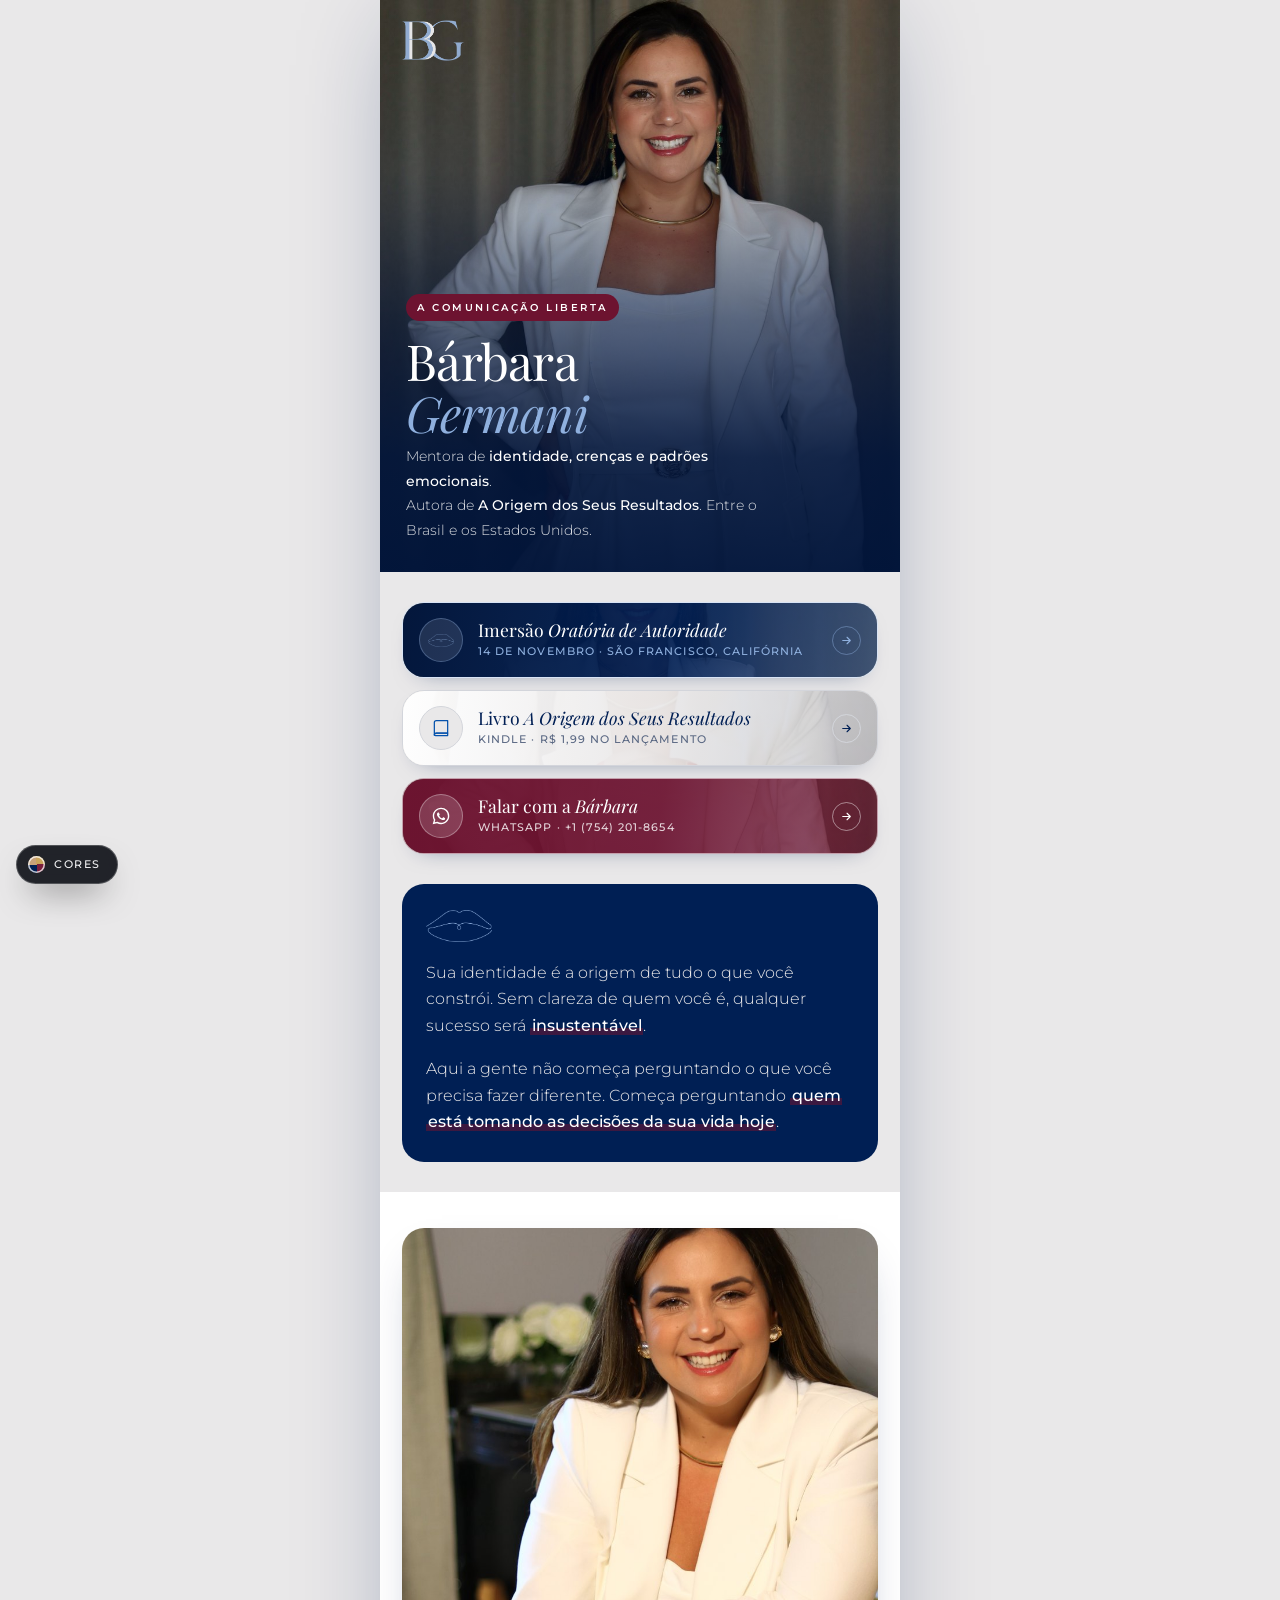
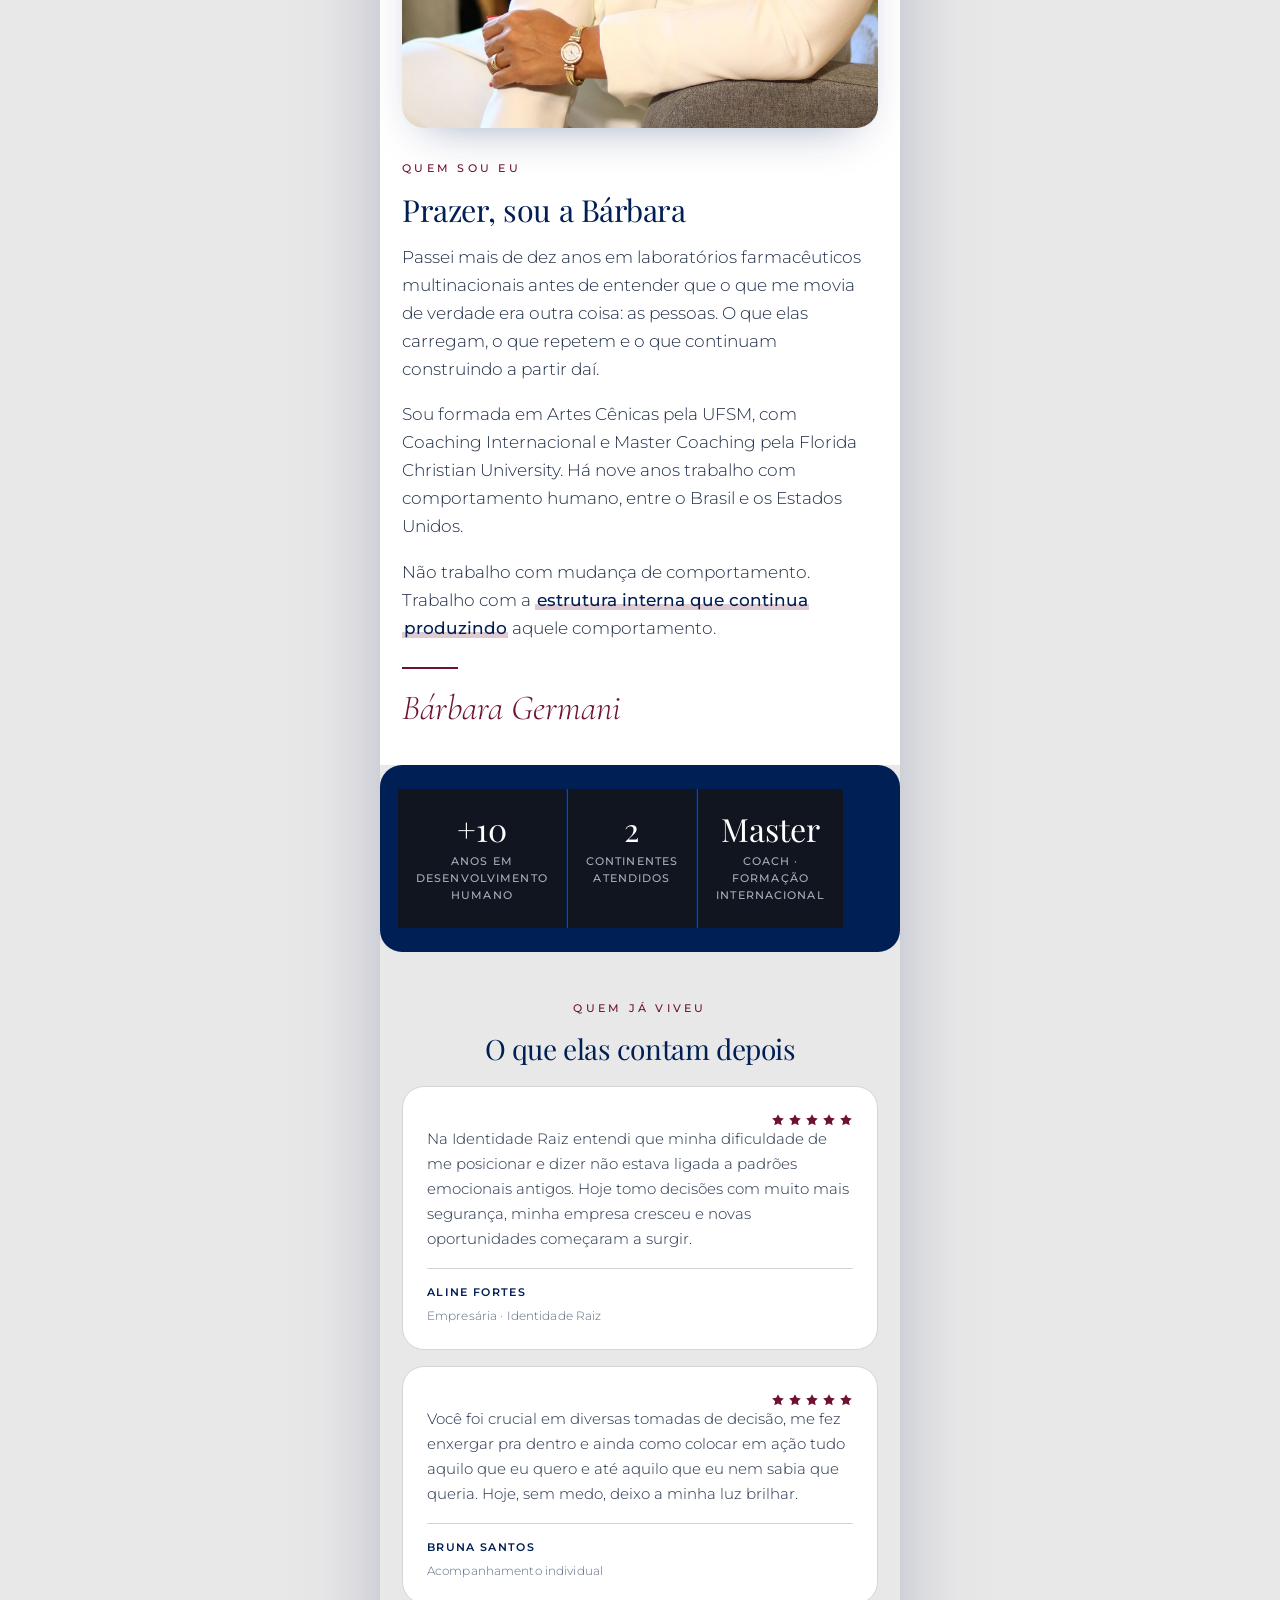
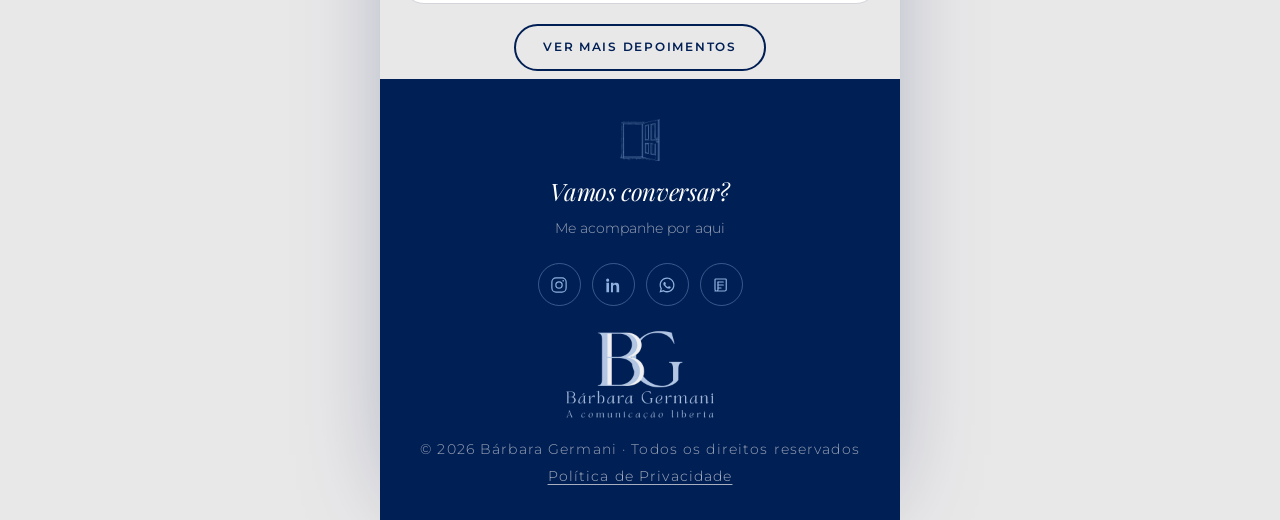
==== commit c791d1cf: "Add files via upload" ====
--- a/site/index.html
+++ b/site/index.html
@@ -4,12 +4,12 @@
 <meta charset="UTF-8">
 <meta name="viewport" content="width=device-width, initial-scale=1">
 <title>Bárbara Germani · A comunicação liberta</title>
-<meta name="description" content="Mentora de identidade, crenças e padrões emocionais. Mentoria Identidade Raiz, o livro A Origem dos Seus Resultados e contato direto.">
+<meta name="description" content="Palestrante e especialista em comunicação, liderança e padrões emocionais. Imersão Oratória de Autoridade, o livro A Origem dos Seus Resultados e contato direto.">
 <meta name="theme-color" content="#001F54">
 <link rel="canonical" href="./index.html">
 <meta property="og:type" content="website">
 <meta property="og:title" content="Bárbara Germani · A comunicação liberta">
-<meta property="og:description" content="Sua identidade é a origem de tudo o que você constrói. Mentoria Identidade Raiz, livro e contato direto.">
+<meta property="og:description" content="Sua identidade é a origem de tudo o que você constrói. Imersão Oratória de Autoridade, livro e contato direto.">
 <meta property="og:image" content="./img/barbara-og.jpg">
 <meta property="og:locale" content="pt_BR">
 <meta name="twitter:card" content="summary_large_image">
@@ -46,12 +46,14 @@
     <!-- ═══════════ BOTÕES ═══════════ -->
     <nav class="bio-links" aria-label="Links principais">
 
-      <a class="bio-link bio-link--noturno" href="./mentoria.html">
+      <!-- O cartão da Mentoria Identidade Raiz saiu daqui em novembro de 2026.
+           A página dela está guardada em mentoria-arquivo.html, inteira. -->
+      <a class="bio-link bio-link--noturno" href="./oratoria.html">
         <img class="bio-link__bg" src="./img/barbara-aula.jpg" alt="" aria-hidden="true" loading="lazy">
-        <span class="bio-link__icone" aria-hidden="true"><span class="el el--ramo"></span></span>
+        <span class="bio-link__icone" aria-hidden="true"><span class="el el--boca"></span></span>
         <span class="bio-link__meio">
-          <span class="bio-link__titulo">Mentoria <i>Identidade Raiz</i></span>
-          <span class="bio-link__sub">Turma com condição especial</span>
+          <span class="bio-link__titulo">Imersão <i>Oratória de Autoridade</i></span>
+          <span class="bio-link__sub">14 de novembro · São Francisco, Califórnia</span>
         </span>
         <span class="bio-link__seta" aria-hidden="true"><svg><use href="#ic-seta"/></svg></span>
       </a>
@@ -130,7 +132,7 @@
       </div>
 
       <p class="centro" style="margin-top:20px;">
-        <a class="btn btn--contorno" href="./mentoria.html#depoimentos">Ver mais depoimentos</a>
+        <a class="btn btn--contorno" href="./oratoria.html#depoimentos">Ver mais depoimentos</a>
       </p>
     </section>
 
--- a/site/assets/style.css
+++ b/site/assets/style.css
@@ -30,6 +30,40 @@
   --texto-suave:    #5A6883;
   --texto-claro:    #E9E8E9;
 
+
+  /* --- Tokens que o seletor de paleta troca ---------------------------------
+     Tudo o que é cor passa por aqui. Os --rgb-* existem porque o CSS precisa
+     dos três números separados para montar rgba() com transparência. Trocar o
+     bloco de uma paleta troca o site inteiro, nas quatro páginas. --------- */
+  --rgb-claro:     233,232,233;
+  --rgb-detalhe:   143,176,222;
+  --rgb-neutro:    167,174,188;
+  --rgb-acento:    109,19,48;
+  --rgb-apoio:     5,82,172;
+  --rgb-escuro:    0,31,84;
+  --rgb-escuro-f:  0,20,58;
+  --rgb-escuro-s:  11,46,107;
+  --rgb-noite:     2,8,22;
+  --rgb-grafite:   17,21,31;
+  --rgb-texto:     30,44,70;
+
+  --acento-texto:  #FFFFFF;   /* texto EM CIMA do acento */
+  --acento-leitura: #6D1330;  /* acento como TEXTO sobre fundo claro */
+  --acento-sobre-escuro: #C98299; /* acento como texto sobre fundo escuro */
+  --grifo-escuro: .55;        /* opacidade do marca-texto sobre fundo escuro */
+  --rgb-acento-texto: 255,255,255;
+  --acento-forte:  #82163A;
+  --apoio-forte:   #04448E;
+  --apoio-noite:   #06356E;
+  --escuro-2:      #00153A;
+  --escuro-brilho: #0A3A82;
+  --base-2:        #DEDDE3;
+  --noite:         #020A1C;
+  --noite-fundo:   #01060F;
+  --grad-1:        #01040C;
+  --grad-2:        #020A1C;
+  --grad-3:        #05132E;
+
   /* --- Tipografia --- */
   --display: 'Playfair Display', 'Times New Roman', serif;
   --corpo:   'Montserrat', 'Helvetica Neue', Arial, sans-serif;
@@ -43,8 +77,8 @@
   --r-lg:     22px;
   --r-full:   999px;
 
-  --sombra:     0 18px 45px -24px rgba(0, 31, 84, .45);
-  --sombra-alt: 0 30px 70px -30px rgba(0, 31, 84, .55);
+  --sombra:     0 18px 45px -24px rgba(var(--rgb-escuro), .45);
+  --sombra-alt: 0 30px 70px -30px rgba(var(--rgb-escuro), .55);
   --transicao:  .34s cubic-bezier(.22, .61, .36, 1);
 }
 
@@ -86,7 +120,7 @@
 strong, b { font-weight: 600; color: var(--noturno); }
 em { font-style: italic; }
 
-::selection { background: var(--magenta); color: #fff; }
+::selection { background: var(--magenta); color: var(--acento-texto); }
 
 /* ---------- Utilitários ---------- */
 .wrap      { width: 100%; max-width: var(--max);      margin-inline: auto; padding-inline: 24px; }
@@ -103,7 +137,7 @@
   font-weight: 500;
   letter-spacing: .3em;
   text-transform: uppercase;
-  color: var(--magenta);
+  color: var(--acento-leitura);
   margin-bottom: 1rem;
 }
 .eyebrow--azul { color: var(--brilhante); }
@@ -112,14 +146,14 @@
 
 /* --- Grifos e destaques de palavra-chave --- */
 .grifo {
-  background-image: linear-gradient(to top, rgba(109, 19, 48, .22) 0 .38em, transparent .38em);
+  background-image: linear-gradient(to top, rgba(var(--rgb-acento), .22) 0 .38em, transparent .38em);
   box-decoration-break: clone;
   -webkit-box-decoration-break: clone;
   padding: 0 .1em;
   font-weight: 500;
   color: var(--noturno);
 }
-.grifo--azul { background-image: linear-gradient(to top, rgba(5, 82, 172, .2) 0 .42em, transparent .42em); }
+.grifo--azul { background-image: linear-gradient(to top, rgba(var(--rgb-apoio), .2) 0 .42em, transparent .42em); }
 
 .sublinha {
   text-decoration: underline;
@@ -133,16 +167,21 @@
 .destaque      { color: var(--magenta); font-weight: 500; }
 .destaque--azul{ color: var(--brilhante); font-weight: 500; }
 
-.bg-escuro .grifo, .bg-magenta .grifo, .bg-azul .grifo {
-  background-image: linear-gradient(to top, rgba(109, 19, 48, .55) 0 .42em, transparent .42em);
+.bg-escuro .grifo, .bg-azul .grifo {
+  background-image: linear-gradient(to top, rgba(var(--rgb-acento), var(--grifo-escuro)) 0 .42em, transparent .42em);
   color: #fff;
 }
-.bg-escuro .grifo--azul { background-image: linear-gradient(to top, rgba(5, 82, 172, .62) 0 .42em, transparent .42em); }
-.bg-escuro .sublinha, .bg-magenta .sublinha, .bg-azul .sublinha { color: #fff; text-decoration-color: var(--azul-claro); }
-.bg-escuro .destaque, .bg-azul .destaque { color: var(--magenta-claro); }
-.bg-magenta .destaque { color: #fff; }
-
-.assinatura { font-family: var(--logo); font-size: clamp(1.7rem, 3.4vw, 2.2rem); font-style: italic; color: var(--magenta); line-height: 1.2; }
+.bg-magenta .grifo {
+  background-image: linear-gradient(to top, rgba(var(--rgb-acento-texto), .2) 0 .42em, transparent .42em);
+  color: var(--acento-texto);
+}
+.bg-escuro .grifo--azul { background-image: linear-gradient(to top, rgba(var(--rgb-apoio), .62) 0 .42em, transparent .42em); }
+.bg-escuro .sublinha, .bg-azul .sublinha { color: #fff; text-decoration-color: var(--azul-claro); }
+.bg-magenta .sublinha { color: var(--acento-texto); text-decoration-color: rgba(var(--rgb-acento-texto),.6); }
+.bg-escuro .destaque, .bg-azul .destaque { color: var(--acento-sobre-escuro); }
+.bg-magenta .destaque { color: var(--acento-texto); }
+
+.assinatura { font-family: var(--logo); font-size: clamp(1.7rem, 3.4vw, 2.2rem); font-style: italic; color: var(--acento-leitura); line-height: 1.2; }
 .bg-escuro .assinatura, .bg-azul .assinatura, .bg-magenta .assinatura { color: var(--azul-claro); }
 
 .divisor { width: 56px; height: 2px; background: var(--magenta); border: 0; margin: 2rem auto; }
@@ -156,7 +195,7 @@
 
 .bg-escuro  { background: var(--noturno); color: var(--texto-claro); }
 .bg-azul    { background: var(--brilhante); color: #fff; }
-.bg-magenta { background: var(--magenta); color: #fff; }
+.bg-magenta { background: var(--magenta); color: var(--acento-texto); }
 
 /* Variações de tom do fundo escuro — mesmo comportamento, densidades diferentes.
    Servem para dar ritmo a uma página predominantemente escura. */
@@ -165,26 +204,27 @@
 .bg-escuro--brisa   { background: var(--grafite-suave); }
 
 .bg-escuro h1, .bg-escuro h2, .bg-escuro h3, .bg-escuro h4,
-.bg-azul   h1, .bg-azul   h2, .bg-azul   h3, .bg-azul   h4,
-.bg-magenta h1, .bg-magenta h2, .bg-magenta h3, .bg-magenta h4 { color: #fff; }
-
-.bg-escuro .lead  { color: rgba(233, 232, 233, .78); }
+.bg-azul   h1, .bg-azul   h2, .bg-azul   h3, .bg-azul   h4 { color: #fff; }
+.bg-magenta h1, .bg-magenta h2, .bg-magenta h3, .bg-magenta h4 { color: var(--acento-texto); }
+
+.bg-escuro .lead  { color: rgba(var(--rgb-claro), .78); }
 .bg-azul .lead    { color: rgba(255, 255, 255, .84); }
-.bg-magenta .lead { color: rgba(255, 255, 255, .84); }
+.bg-magenta .lead { color: rgba(var(--rgb-acento-texto), .84); }
 
 .bg-escuro .eyebrow  { color: var(--azul-claro); }
 .bg-azul .eyebrow    { color: rgba(255,255,255,.8); }
-.bg-magenta .eyebrow { color: rgba(255,255,255,.8); }
-
-.bg-escuro strong, .bg-azul strong, .bg-magenta strong { color: #fff; }
+.bg-magenta .eyebrow { color: rgba(var(--rgb-acento-texto),.8); }
+
+.bg-escuro strong, .bg-azul strong { color: #fff; }
+.bg-magenta strong { color: var(--acento-texto); }
 
 /* Gradiente institucional */
 .bg-gradiente {
-  background: linear-gradient(155deg, var(--noturno) 0%, var(--noturno-suave) 55%, #0A3A82 100%);
+  background: linear-gradient(155deg, var(--noturno) 0%, var(--noturno-suave) 55%, var(--escuro-brilho) 100%);
   color: var(--texto-claro);
 }
 .bg-gradiente h1, .bg-gradiente h2, .bg-gradiente h3 { color: #fff; }
-.bg-gradiente .lead { color: rgba(233,232,233,.8); }
+.bg-gradiente .lead { color: rgba(var(--rgb-claro),.8); }
 .bg-gradiente .eyebrow { color: var(--azul-claro); }
 
 
@@ -207,19 +247,19 @@
   background: var(--noturno);
   padding: 14px 0;
   overflow: hidden;
-  border-top: 1px solid rgba(143, 176, 222, .18);
-  border-bottom: 1px solid rgba(143, 176, 222, .18);
+  border-top: 1px solid rgba(var(--rgb-detalhe), .18);
+  border-bottom: 1px solid rgba(var(--rgb-detalhe), .18);
 }
 .faixa-elementos__trilha {
   display: flex; align-items: center; gap: 46px;
   width: max-content;
   animation: desliza 34s linear infinite;
-  color: rgba(143, 176, 222, .55);
+  color: rgba(var(--rgb-detalhe), .55);
 }
 .faixa-elementos .el { height: 26px; }
 .faixa-elementos .el--boca, .faixa-elementos .el--onda { height: 15px; }
-.faixa-elementos--magenta { background: var(--magenta); border-color: rgba(255,255,255,.2); }
-.faixa-elementos--magenta .faixa-elementos__trilha { color: rgba(255,255,255,.6); }
+.faixa-elementos--magenta { background: var(--magenta); border-color: rgba(var(--rgb-acento-texto),.2); }
+.faixa-elementos--magenta .faixa-elementos__trilha { color: rgba(var(--rgb-acento-texto),.6); }
 @keyframes desliza { to { transform: translateX(-50%); } }
 @media (prefers-reduced-motion: reduce) { .faixa-elementos__trilha { animation: none; } }
 
@@ -253,14 +293,14 @@
 }
 .btn svg { width: 16px; height: 16px; flex: 0 0 auto; }
 
-.btn--magenta { background: var(--magenta); color: #fff; box-shadow: 0 14px 34px -14px rgba(109,19,48,.7); }
-.btn--magenta:hover { background: #82163A; transform: translateY(-3px); box-shadow: 0 20px 40px -14px rgba(109,19,48,.8); }
-
-.btn--azul { background: var(--brilhante); color: #fff; box-shadow: 0 14px 34px -14px rgba(5,82,172,.7); }
-.btn--azul:hover { background: #04448E; transform: translateY(-3px); }
+.btn--magenta { background: var(--magenta); color: var(--acento-texto); box-shadow: 0 14px 34px -14px rgba(var(--rgb-acento),.7); }
+.btn--magenta:hover { background: var(--acento-forte); transform: translateY(-3px); box-shadow: 0 20px 40px -14px rgba(var(--rgb-acento),.8); }
+
+.btn--azul { background: var(--brilhante); color: #fff; box-shadow: 0 14px 34px -14px rgba(var(--rgb-apoio),.7); }
+.btn--azul:hover { background: var(--apoio-forte); transform: translateY(-3px); }
 
 .btn--noturno { background: var(--noturno); color: #fff; box-shadow: var(--sombra); }
-.btn--noturno:hover { background: #00153A; transform: translateY(-3px); }
+.btn--noturno:hover { background: var(--escuro-2); transform: translateY(-3px); }
 
 .btn--claro { background: var(--off-white); color: var(--noturno); }
 .btn--claro:hover { background: #fff; transform: translateY(-3px); }
@@ -271,7 +311,9 @@
   border-color: rgba(255,255,255,.5); color: #fff;
 }
 .bg-escuro .btn--contorno:hover, .bg-gradiente .btn--contorno:hover,
-.bg-azul .btn--contorno:hover, .bg-magenta .btn--contorno:hover { background: #fff; color: var(--noturno); border-color: #fff; }
+.bg-azul .btn--contorno:hover { background: #fff; color: var(--noturno); border-color: #fff; }
+.bg-magenta .btn--contorno { color: var(--acento-texto); border-color: rgba(var(--rgb-acento-texto),.5); }
+.bg-magenta .btn--contorno:hover { background: var(--acento-texto); color: var(--magenta); border-color: var(--acento-texto); }
 
 .btn--bloco { display: flex; width: 100%; }
 .btn--gg { padding: 1.25em 2.6em; font-size: .85rem; }
@@ -279,12 +321,13 @@
 .cta-linha { display: flex; flex-wrap: wrap; gap: 14px; }
 .cta-linha--centro { justify-content: center; }
 .cta-apoio { font-size: .76rem; letter-spacing: .1em; text-transform: uppercase; color: var(--texto-suave); margin-top: 1.1rem; }
-.bg-escuro .cta-apoio, .bg-gradiente .cta-apoio, .bg-azul .cta-apoio, .bg-magenta .cta-apoio { color: rgba(255,255,255,.6); }
+.bg-escuro .cta-apoio, .bg-gradiente .cta-apoio, .bg-azul .cta-apoio { color: rgba(255,255,255,.6); }
+.bg-magenta .cta-apoio { color: rgba(var(--rgb-acento-texto),.6); }
 
 /* ---------- Topo ---------- */
 .topo {
   position: sticky; top: 0; z-index: 60;
-  background: rgba(0, 31, 84, .96);
+  background: rgba(var(--rgb-escuro), .96);
   backdrop-filter: blur(12px);
   -webkit-backdrop-filter: blur(12px);
 }
@@ -296,21 +339,24 @@
   text-transform: uppercase; color: var(--off-white);
 }
 .topo__nav { display: flex; align-items: center; gap: 22px; }
-.topo__nav a { font-size: .7rem; font-weight: 500; letter-spacing: .14em; text-transform: uppercase; color: rgba(233,232,233,.72); transition: color .25s; }
+.topo__nav a { font-size: .7rem; font-weight: 500; letter-spacing: .14em; text-transform: uppercase; color: rgba(var(--rgb-claro),.72); transition: color .25s; }
 .topo__nav a:hover { color: #fff; }
+/* o botão do topo tem cor própria: .topo__nav a vencia .btn--magenta na especificidade */
+.topo__nav a.btn--magenta { color: var(--acento-texto); }
+.topo__nav a.btn--azul { color: #fff; }
 .topo__nav .btn { padding: .72em 1.5em; font-size: .68rem; }
 @media (max-width: 780px) { .topo__nav .esconde-mob { display: none; } }
 
 /* ==========================================================================
    LINK DA BIO
    ========================================================================== */
-.bio { max-width: var(--max-bio); margin-inline: auto; background: var(--off-white); min-height: 100vh; box-shadow: 0 0 100px -30px rgba(0,31,84,.4); }
+.bio { max-width: var(--max-bio); margin-inline: auto; background: var(--off-white); min-height: 100vh; box-shadow: 0 0 100px -30px rgba(var(--rgb-escuro),.4); }
 
 .bio-hero { position: relative; overflow: hidden; background: var(--noturno); }
 .bio-hero__foto { width: 100%; aspect-ratio: 3 / 3.3; object-fit: cover; object-position: 50% 30%; }
 .bio-hero__veu {
   position: absolute; inset: 0;
-  background: linear-gradient(to top, rgba(0,20,58,.96) 0%, rgba(0,20,58,.9) 20%, rgba(0,23,66,.6) 44%, rgba(0,31,84,.14) 70%, rgba(0,31,84,0) 100%);
+  background: linear-gradient(to top, rgba(var(--rgb-escuro-f),.96) 0%, rgba(var(--rgb-escuro-f),.9) 20%, rgba(var(--rgb-escuro-f),.6) 44%, rgba(var(--rgb-escuro),.14) 70%, rgba(var(--rgb-escuro),0) 100%);
 }
 .bio-hero__logo { position: absolute; top: 20px; left: 22px; width: 62px; opacity: .95; }
 .bio-hero__txt { position: absolute; left: 0; right: 0; bottom: 0; padding: 0 26px 30px; color: #fff; }
@@ -319,7 +365,7 @@
 .bio-hero__tag {
   display: inline-block; margin-bottom: .9rem;
   font-size: .62rem; font-weight: 600; letter-spacing: .26em; text-transform: uppercase;
-  color: #fff; background: var(--magenta); padding: .5em 1.1em; border-radius: var(--r-full);
+  color: var(--acento-texto); background: var(--magenta); padding: .5em 1.1em; border-radius: var(--r-full);
 }
 .bio-hero__papel { font-size: .9rem; color: rgba(255,255,255,.86); font-weight: 300; max-width: 23rem; margin: 0; }
 .bio-hero__papel b { color: #fff; font-weight: 500; }
@@ -335,23 +381,23 @@
   border: 1px solid var(--linha);
   background: var(--branco);
   transition: var(--transicao);
-  box-shadow: 0 10px 24px -18px rgba(0,31,84,.6);
-}
-.bio-link:hover { transform: translateY(-3px); box-shadow: 0 20px 36px -20px rgba(0,31,84,.55); }
+  box-shadow: 0 10px 24px -18px rgba(var(--rgb-escuro),.6);
+}
+.bio-link:hover { transform: translateY(-3px); box-shadow: 0 20px 36px -20px rgba(var(--rgb-escuro),.55); }
 .bio-link__bg { position: absolute; inset: 0; z-index: -2; width: 100%; height: 100%; object-fit: cover; }
 .bio-link::before {
   content: ''; position: absolute; inset: 0; z-index: -1;
-  background: linear-gradient(100deg, rgba(255,255,255,.985) 0%, rgba(248,248,250,.95) 54%, rgba(211,213,219,.55) 100%);
-}
-.bio-link--noturno { border-color: rgba(143,176,222,.35); }
-.bio-link--noturno::before { background: linear-gradient(100deg, rgba(0,20,58,.975) 0%, rgba(0,31,84,.93) 54%, rgba(11,46,107,.62) 100%); }
+  background: linear-gradient(100deg, rgba(255,255,255,.985) 0%, rgba(var(--rgb-claro),.95) 54%, rgba(var(--rgb-neutro),.55) 100%);
+}
+.bio-link--noturno { border-color: rgba(var(--rgb-detalhe),.35); }
+.bio-link--noturno::before { background: linear-gradient(100deg, rgba(var(--rgb-escuro-f),.975) 0%, rgba(var(--rgb-escuro),.93) 54%, rgba(var(--rgb-escuro-s),.62) 100%); }
 .bio-link--noturno .bio-link__titulo { color: #fff; }
 .bio-link--noturno .bio-link__sub { color: var(--azul-claro); }
-.bio-link--noturno .bio-link__icone { background: rgba(233,232,233,.12); color: var(--azul-claro); border-color: rgba(143,176,222,.35); }
-.bio-link--noturno .bio-link__seta { border-color: rgba(143,176,222,.45); color: var(--azul-claro); }
-
-.bio-link--magenta { border-color: rgba(109,19,48,.4); }
-.bio-link--magenta::before { background: linear-gradient(100deg, rgba(109,19,48,.97) 0%, rgba(92,15,40,.93) 54%, rgba(109,19,48,.62) 100%); }
+.bio-link--noturno .bio-link__icone { background: rgba(var(--rgb-claro),.12); color: var(--azul-claro); border-color: rgba(var(--rgb-detalhe),.35); }
+.bio-link--noturno .bio-link__seta { border-color: rgba(var(--rgb-detalhe),.45); color: var(--azul-claro); }
+
+.bio-link--magenta { border-color: rgba(var(--rgb-acento),.4); }
+.bio-link--magenta::before { background: linear-gradient(100deg, rgba(var(--rgb-acento),.97) 0%, rgba(var(--rgb-acento),.93) 54%, rgba(var(--rgb-acento),.62) 100%); }
 .bio-link--magenta .bio-link__titulo { color: #fff; }
 .bio-link--magenta .bio-link__sub { color: rgba(255,255,255,.82); }
 .bio-link--magenta .bio-link__icone { background: rgba(255,255,255,.16); color: #fff; border-color: rgba(255,255,255,.32); }
@@ -385,31 +431,31 @@
 }
 .cartao-crenca p { font-size: .98rem; }
 .cartao-crenca strong { color: #fff; }
-.cartao-crenca .grifo { background-image: linear-gradient(to top, rgba(109,19,48,.6) 0 .42em, transparent .42em); color: #fff; }
+.cartao-crenca .grifo { background-image: linear-gradient(to top, rgba(var(--rgb-acento), var(--grifo-escuro)) 0 .42em, transparent .42em); color: #fff; }
 
 .bio-sobre { margin: 0 -22px; background: var(--branco); padding: 38px 22px; }
 .bio-sobre__foto { width: 100%; border-radius: var(--r-lg); aspect-ratio: 4 / 4.2; object-fit: cover; object-position: 50% 12%; margin-bottom: 24px; box-shadow: var(--sombra); }
 
 .numeros { display: grid; grid-template-columns: repeat(3, 1fr); gap: 4px; text-align: center; padding: 24px 0; }
 .numeros > div { padding: 0 6px; }
-.numeros > div + div { border-left: 1px solid rgba(143,176,222,.3); }
+.numeros > div + div { border-left: 1px solid rgba(var(--rgb-detalhe),.3); }
 .numeros dt { font-family: var(--display); font-size: clamp(1.2rem, 4.4vw, 1.6rem); color: #fff; line-height: 1.15; }
-.numeros dd { margin: 6px 0 0; font-size: .56rem; font-weight: 500; letter-spacing: .14em; text-transform: uppercase; color: rgba(233,232,233,.62); line-height: 1.5; }
+.numeros dd { margin: 6px 0 0; font-size: .56rem; font-weight: 500; letter-spacing: .14em; text-transform: uppercase; color: rgba(var(--rgb-claro),.62); line-height: 1.5; }
 
 .bio-rodape { margin: 0 -22px; background: var(--noturno); color: var(--texto-claro); padding: 40px 22px 30px; text-align: center; }
 .bio-rodape h3 { color: #fff; font-style: italic; }
-.bio-rodape p { color: rgba(233,232,233,.66); font-size: .88rem; }
+.bio-rodape p { color: rgba(var(--rgb-claro),.66); font-size: .88rem; }
 
 .sociais { display: flex; justify-content: center; gap: 11px; margin: 22px 0 24px; flex-wrap: wrap; }
 .sociais a {
   width: 43px; height: 43px; display: grid; place-items: center; border-radius: var(--r-full);
-  border: 1px solid rgba(143,176,222,.4); color: var(--azul-claro); transition: var(--transicao);
-}
-.sociais a:hover { background: var(--magenta); color: #fff; border-color: var(--magenta); transform: translateY(-3px); }
+  border: 1px solid rgba(var(--rgb-detalhe),.4); color: var(--azul-claro); transition: var(--transicao);
+}
+.sociais a:hover { background: var(--magenta); color: var(--acento-texto); border-color: var(--magenta); transform: translateY(-3px); }
 .sociais svg { width: 18px; height: 18px; }
 
-.creditos { font-size: .66rem; letter-spacing: .08em; color: rgba(233,232,233,.45); line-height: 1.9; }
-.creditos a { color: rgba(233,232,233,.72); text-decoration: underline; text-underline-offset: 3px; }
+.creditos { font-size: .66rem; letter-spacing: .08em; color: rgba(var(--rgb-claro),.45); line-height: 1.9; }
+.creditos a { color: rgba(var(--rgb-claro),.72); text-decoration: underline; text-underline-offset: 3px; }
 .creditos a:hover { color: var(--azul-claro); }
 
 /* ==========================================================================
@@ -424,7 +470,7 @@
 /* ── Hero com foto recortada que atravessa para a dobra seguinte ── */
 .hero--recorte {
   /* azul mais fechado que o gradiente institucional, a pedido da Ágatha */
-  background: linear-gradient(162deg, #01040C 0%, #020A1C 46%, #05132E 100%);
+  background: linear-gradient(162deg, var(--grad-1) 0%, var(--grad-2) 46%, var(--grad-3) 100%);
   padding-bottom: 0;
   /* corta só na horizontal para o recorte poder vazar para baixo */
   overflow-x: clip;
@@ -443,9 +489,9 @@
 .hero__recorte img {
   width: 100%; height: auto; display: block;
   /* sombra de contato + halo frio para destacar do azul */
-  filter: drop-shadow(0 16px 22px rgba(0, 6, 22, .55))
-          drop-shadow(0 4px 8px rgba(0, 6, 22, .35))
-          drop-shadow(0 0 24px rgba(143, 176, 222, .18));
+  filter: drop-shadow(0 16px 22px rgba(var(--rgb-noite), .55))
+          drop-shadow(0 4px 8px rgba(var(--rgb-noite), .35))
+          drop-shadow(0 0 24px rgba(var(--rgb-detalhe), .18));
 }
 /* A base não esmaece para transparente (virava névoa branca sobre o escuro):
    ela se dissolve exatamente na cor da seção que recebe o recorte. */
@@ -455,7 +501,7 @@
   /* a altura tem que casar com o quanto o recorte invade a dobra seguinte
      (a margem negativa abaixo), senão o degradê começa ainda sobre o azul */
   height: 68px;
-  background: linear-gradient(to bottom, rgba(17, 21, 31, 0) 0%, rgba(17, 21, 31, .55) 45%, var(--grafite) 88%);
+  background: linear-gradient(to bottom, rgba(var(--rgb-grafite), 0) 0%, rgba(var(--rgb-grafite), .55) 45%, var(--grafite) 88%);
   pointer-events: none;
 }
 /* a dobra seguinte abre espaço para as pernas que entram nela */
@@ -470,7 +516,7 @@
 .marca-dagua {
   position: absolute; font-family: var(--display);
   font-size: clamp(8rem, 22vw, 19rem); line-height: .8;
-  color: rgba(143, 176, 222, .07); letter-spacing: .02em;
+  color: rgba(var(--rgb-detalhe), .07); letter-spacing: .02em;
   top: -3%; right: -2%; pointer-events: none; user-select: none; z-index: 0;
 }
 
@@ -485,7 +531,8 @@
 .elemento-topo.el--porta { width: 40px; height: 42px; }
 .elemento-topo--esq { margin-inline: 0; }
 .bg-escuro .elemento-topo, .bg-gradiente .elemento-topo { color: var(--azul-claro); }
-.bg-magenta .elemento-topo, .bg-azul .elemento-topo { color: rgba(255,255,255,.8); }
+.bg-azul .elemento-topo { color: rgba(255,255,255,.8); }
+.bg-magenta .elemento-topo { color: rgba(var(--rgb-acento-texto),.8); }
 
 /* ---------- Mockups ---------- */
 .mockup-note { width: 100%; max-width: 620px; margin-inline: auto; }
@@ -528,25 +575,25 @@
 .cartao h3 { font-size: 1.2rem; margin-bottom: .45rem; }
 .cartao p { font-size: .92rem; color: var(--texto-suave); margin-bottom: 0; }
 
-.bg-escuro .cartao, .bg-gradiente .cartao { background: rgba(233,232,233,.06); border-color: rgba(143,176,222,.22); }
-.bg-escuro .cartao p, .bg-gradiente .cartao p { color: rgba(233,232,233,.72); }
-.bg-escuro .cartao:hover, .bg-gradiente .cartao:hover { background: rgba(233,232,233,.1); border-color: var(--azul-claro); }
-.bg-magenta .cartao { background: rgba(255,255,255,.12); border-color: rgba(255,255,255,.28); }
-.bg-magenta .cartao p { color: rgba(255,255,255,.86); }
+.bg-escuro .cartao, .bg-gradiente .cartao { background: rgba(var(--rgb-claro),.06); border-color: rgba(var(--rgb-detalhe),.22); }
+.bg-escuro .cartao p, .bg-gradiente .cartao p { color: rgba(var(--rgb-claro),.72); }
+.bg-escuro .cartao:hover, .bg-gradiente .cartao:hover { background: rgba(var(--rgb-claro),.1); border-color: var(--azul-claro); }
+.bg-magenta .cartao { background: rgba(var(--rgb-acento-texto),.12); border-color: rgba(var(--rgb-acento-texto),.28); }
+.bg-magenta .cartao p { color: rgba(var(--rgb-acento-texto),.86); }
 
 .cartao__num { font-family: var(--display); font-size: 1.9rem; color: var(--magenta); display: block; line-height: 1; margin-bottom: .7rem; }
 .bg-escuro .cartao__num, .bg-gradiente .cartao__num { color: var(--azul-claro); }
-.bg-magenta .cartao__num { color: rgba(255,255,255,.75); }
+.bg-magenta .cartao__num { color: rgba(var(--rgb-acento-texto),.75); }
 
 .cartao__icone {
   width: 46px; height: 46px; display: grid; place-items: center; border-radius: var(--r-full);
-  background: rgba(109,19,48,.1); color: var(--magenta); margin-bottom: 1rem;
+  background: rgba(var(--rgb-acento),.1); color: var(--magenta); margin-bottom: 1rem;
 }
 .cartao__icone svg { width: 22px; height: 22px; }
 .cartao__icone .el { height: 24px; }
 .cartao__icone .el--boca, .cartao__icone .el--onda { height: 14px; }
-.bg-escuro .cartao__icone, .bg-gradiente .cartao__icone { background: rgba(143,176,222,.16); color: var(--azul-claro); }
-.bg-magenta .cartao__icone { background: rgba(255,255,255,.2); color: #fff; }
+.bg-escuro .cartao__icone, .bg-gradiente .cartao__icone { background: rgba(var(--rgb-detalhe),.16); color: var(--azul-claro); }
+.bg-magenta .cartao__icone { background: rgba(var(--rgb-acento-texto),.2); color: var(--acento-texto); }
 
 /* Lista de dores */
 .dores { list-style: none; padding: 0; margin: 0; display: grid; gap: 0; }
@@ -561,7 +608,7 @@
   position: absolute; left: 0; top: 1.5em;
   height: 9px; color: var(--magenta);
 }
-.bg-escuro .dores li, .bg-gradiente .dores li { border-color: rgba(143,176,222,.22); }
+.bg-escuro .dores li, .bg-gradiente .dores li { border-color: rgba(var(--rgb-detalhe),.22); }
 .bg-escuro .dores li svg, .bg-gradiente .dores li svg { color: var(--azul-claro); }
 
 /* Fluxo / arquitetura */
@@ -575,13 +622,13 @@
   cursor: help; transition: var(--transicao);
 }
 .fluxo > span:last-of-type,
-.fluxo__item--fim .fluxo__botao { background: var(--magenta); border-color: var(--magenta); color: #fff; }
+.fluxo__item--fim .fluxo__botao { background: var(--magenta); border-color: var(--magenta); color: var(--acento-texto); }
 .fluxo i { color: var(--magenta); font-style: normal; font-size: .8rem; }
 .bg-escuro .fluxo > span, .bg-gradiente .fluxo > span,
-.bg-escuro .fluxo__botao, .bg-gradiente .fluxo__botao { background: rgba(233,232,233,.07); color: #fff; border-color: rgba(143,176,222,.3); }
+.bg-escuro .fluxo__botao, .bg-gradiente .fluxo__botao { background: rgba(var(--rgb-claro),.07); color: #fff; border-color: rgba(var(--rgb-detalhe),.3); }
 .bg-escuro .fluxo > span:last-of-type, .bg-gradiente .fluxo > span:last-of-type,
 .bg-escuro .fluxo__item--fim .fluxo__botao,
-.bg-gradiente .fluxo__item--fim .fluxo__botao { background: var(--magenta); border-color: var(--magenta); }
+.bg-gradiente .fluxo__item--fim .fluxo__botao { background: var(--magenta); border-color: var(--magenta); color: var(--acento-texto) !important; }
 .bg-escuro .fluxo i, .bg-gradiente .fluxo i { color: var(--azul-claro); }
 
 /* Ponto que sinaliza "tem conteúdo aqui" */
@@ -602,7 +649,7 @@
   background: var(--branco); color: var(--texto);
   border-radius: var(--r); padding: 16px 18px;
   border-top: 3px solid var(--magenta);
-  box-shadow: 0 22px 48px -18px rgba(0, 31, 84, .6);
+  box-shadow: 0 22px 48px -18px rgba(var(--rgb-escuro), .6);
   opacity: 0; visibility: hidden; pointer-events: none;
   transition: opacity .25s ease, transform .25s ease, visibility .25s;
   z-index: 30;
@@ -625,7 +672,7 @@
   display: block; margin-top: 1.1rem;
   font-size: .68rem; font-weight: 500; letter-spacing: .12em; text-transform: uppercase;
 }
-.bg-escuro .fluxo__legenda { color: rgba(233,232,233,.55); }
+.bg-escuro .fluxo__legenda { color: rgba(var(--rgb-claro),.55); }
 
 /* No celular a dica deixa de ser balão flutuante e vira sanfona no fluxo do
    documento: empurra o conteúdo seguinte em vez de flutuar por cima, então
@@ -674,23 +721,23 @@
   border-left: 3px solid var(--magenta); padding-left: 15px; margin-top: 1rem;
   font-family: var(--display); font-size: 1.05rem; font-style: italic; color: var(--noturno); line-height: 1.5;
 }
-.bg-escuro .movimento, .bg-gradiente .movimento { border-color: rgba(143,176,222,.22); }
+.bg-escuro .movimento, .bg-gradiente .movimento { border-color: rgba(var(--rgb-detalhe),.22); }
 .bg-escuro .movimento__n { color: var(--azul-claro); }
-.bg-escuro .movimento__nome { color: var(--magenta-claro); }
-.bg-escuro .movimento__sub { color: rgba(233,232,233,.62); }
+.bg-escuro .movimento__nome { color: var(--acento-sobre-escuro); }
+.bg-escuro .movimento__sub { color: rgba(var(--rgb-claro),.62); }
 .bg-escuro .movimento__pergunta { color: #fff; border-color: var(--magenta); }
 
 /* Etapas */
 .etapas { display: grid; gap: 12px; }
 @media (min-width: 860px) { .etapas { grid-template-columns: repeat(4, 1fr); } }
 .etapa { background: var(--branco); border: 1px solid var(--linha); border-radius: var(--r-lg); padding: 24px 20px; text-align: center; }
-.etapa__ico { width: 44px; height: 44px; margin: 0 auto .8rem; display: grid; place-items: center; border-radius: var(--r-full); background: rgba(5,82,172,.1); color: var(--brilhante); }
+.etapa__ico { width: 44px; height: 44px; margin: 0 auto .8rem; display: grid; place-items: center; border-radius: var(--r-full); background: rgba(var(--rgb-apoio),.1); color: var(--brilhante); }
 .etapa__ico svg { width: 21px; height: 21px; }
 .etapa h4 { font-family: var(--display); font-size: 1.15rem; margin-bottom: .2rem; }
 .etapa p { font-size: .78rem; font-weight: 500; letter-spacing: .1em; text-transform: uppercase; color: var(--magenta); margin: 0; }
-.bg-escuro .etapa, .bg-gradiente .etapa { background: rgba(233,232,233,.06); border-color: rgba(143,176,222,.22); }
-.bg-escuro .etapa__ico { background: rgba(143,176,222,.16); color: var(--azul-claro); }
-.bg-escuro .etapa p { color: var(--magenta-claro); }
+.bg-escuro .etapa, .bg-gradiente .etapa { background: rgba(var(--rgb-claro),.06); border-color: rgba(var(--rgb-detalhe),.22); }
+.bg-escuro .etapa__ico { background: rgba(var(--rgb-detalhe),.16); color: var(--azul-claro); }
+.bg-escuro .etapa p { color: var(--acento-sobre-escuro); }
 
 /* Entregáveis */
 .entregas { display: grid; }
@@ -700,8 +747,8 @@
 .entrega__n { font-family: var(--display); font-size: 1.5rem; color: var(--magenta); line-height: 1.1; }
 .entrega h4 { font-family: var(--display); font-size: 1.22rem; font-weight: 400; margin-bottom: .2rem; }
 .entrega p { font-size: .92rem; color: var(--texto-suave); margin: 0; }
-.bg-escuro .entrega, .bg-gradiente .entrega { border-color: rgba(143,176,222,.22); }
-.bg-escuro .entrega p, .bg-gradiente .entrega p { color: rgba(233,232,233,.72); }
+.bg-escuro .entrega, .bg-gradiente .entrega { border-color: rgba(var(--rgb-detalhe),.22); }
+.bg-escuro .entrega p, .bg-gradiente .entrega p { color: rgba(var(--rgb-claro),.72); }
 .bg-escuro .entrega__n, .bg-gradiente .entrega__n { color: var(--azul-claro); }
 
 /* É / não é */
@@ -724,11 +771,11 @@
 .video-caixa iframe, .video-caixa video { position: absolute; inset: 0; width: 100%; height: 100%; border: 0; }
 .video-caixa__play {
   width: 68px; height: 68px; border-radius: var(--r-full);
-  background: var(--magenta); display: grid; place-items: center; margin: 0 auto 1rem; color: #fff;
-  box-shadow: 0 12px 30px -10px rgba(109,19,48,.8);
+  background: var(--magenta); display: grid; place-items: center; margin: 0 auto 1rem; color: var(--acento-texto);
+  box-shadow: 0 12px 30px -10px rgba(var(--rgb-acento),.8);
 }
 .video-caixa__play svg { width: 24px; height: 24px; margin-left: 4px; }
-.video-caixa p { color: rgba(233,232,233,.7); font-size: .72rem; font-weight: 500; letter-spacing: .16em; text-transform: uppercase; margin: 0; }
+.video-caixa p { color: rgba(var(--rgb-claro),.7); font-size: .72rem; font-weight: 500; letter-spacing: .16em; text-transform: uppercase; margin: 0; }
 
 /* Depoimentos */
 .depoimentos { display: grid; gap: 16px; }
@@ -745,11 +792,11 @@
 .depoimento p { font-size: .93rem; color: var(--texto); line-height: 1.68; flex: 1 1 auto; }
 .depoimento footer { margin-top: 16px; padding-top: 14px; border-top: 1px solid var(--linha); font-size: .7rem; font-weight: 600; letter-spacing: .12em; text-transform: uppercase; color: var(--noturno); }
 .depoimento footer span { display: block; text-transform: none; letter-spacing: .01em; font-weight: 300; color: var(--texto-suave); font-size: .78rem; margin-top: 3px; }
-.bg-escuro .depoimento, .bg-gradiente .depoimento { background: rgba(233,232,233,.06); border-color: rgba(143,176,222,.22); }
-.bg-escuro .depoimento p { color: rgba(233,232,233,.88); }
-.bg-escuro .depoimento footer { border-color: rgba(143,176,222,.22); color: #fff; }
-.bg-escuro .depoimento footer span { color: rgba(233,232,233,.6); }
-.bg-escuro .depoimento__estrelas { color: var(--magenta-claro); }
+.bg-escuro .depoimento, .bg-gradiente .depoimento { background: rgba(var(--rgb-claro),.06); border-color: rgba(var(--rgb-detalhe),.22); }
+.bg-escuro .depoimento p { color: rgba(var(--rgb-claro),.88); }
+.bg-escuro .depoimento footer { border-color: rgba(var(--rgb-detalhe),.22); color: #fff; }
+.bg-escuro .depoimento footer span { color: rgba(var(--rgb-claro),.6); }
+.bg-escuro .depoimento__estrelas { color: var(--acento-sobre-escuro); }
 
 /* Oferta */
 .oferta {
@@ -763,12 +810,12 @@
 .oferta__oficial b { font-weight: 500; text-decoration: line-through; opacity: .7; }
 .oferta__valor { font-family: var(--display); font-size: clamp(3rem, 8vw, 4.2rem); line-height: 1; color: var(--noturno); margin: .35rem 0 .1rem; }
 .oferta__valor sup { font-size: .3em; vertical-align: .6em; margin-right: .1em; color: var(--magenta); }
-.oferta__cond { font-size: .72rem; font-weight: 600; letter-spacing: .18em; text-transform: uppercase; color: var(--magenta); }
+.oferta__cond { font-size: .72rem; font-weight: 600; letter-spacing: .18em; text-transform: uppercase; color: var(--acento-leitura); }
 .oferta__inclui { list-style: none; padding: 0; margin: 1.8rem 0; display: grid; gap: 10px; text-align: left; }
 .oferta__inclui li { position: relative; padding-left: 27px; font-size: .92rem; }
 .oferta__inclui svg { position: absolute; left: 0; top: .35em; width: 16px; height: 16px; color: var(--brilhante); }
 .oferta__aviso { font-size: .74rem; color: var(--texto-suave); margin-top: 1rem; }
-.oferta__aviso a { color: var(--magenta); text-decoration: underline; text-underline-offset: 3px; }
+.oferta__aviso a { color: var(--acento-leitura); text-decoration: underline; text-underline-offset: 3px; }
 
 /* FAQ */
 .faq { max-width: var(--max-slim); margin-inline: auto; }
@@ -788,10 +835,10 @@
 }
 .faq details[open] summary::after { transform: rotate(45deg); }
 .faq details p { padding: 0 20px 22px 0; color: var(--texto-suave); font-size: .93rem; margin: 0; }
-.bg-escuro .faq details, .bg-gradiente .faq details { border-color: rgba(143,176,222,.22); }
+.bg-escuro .faq details, .bg-gradiente .faq details { border-color: rgba(var(--rgb-detalhe),.22); }
 .bg-escuro .faq summary, .bg-gradiente .faq summary { color: #fff; }
 .bg-escuro .faq summary:hover { color: var(--azul-claro); }
-.bg-escuro .faq details p, .bg-gradiente .faq details p { color: rgba(233,232,233,.72); }
+.bg-escuro .faq details p, .bg-gradiente .faq details p { color: rgba(var(--rgb-claro),.72); }
 .bg-escuro .faq summary::after {
   background: linear-gradient(var(--azul-claro), var(--azul-claro)) center/13px 2px no-repeat,
               linear-gradient(var(--azul-claro), var(--azul-claro)) center/2px 13px no-repeat;
@@ -800,18 +847,20 @@
 /* Citação */
 .citacao { text-align: center; max-width: 880px; margin-inline: auto; }
 .citacao blockquote { margin: 0; font-family: var(--display); font-style: italic; font-size: clamp(1.45rem, 3.4vw, 2.3rem); line-height: 1.32; color: var(--noturno); }
-.bg-escuro .citacao blockquote, .bg-magenta .citacao blockquote, .bg-azul .citacao blockquote, .bg-gradiente .citacao blockquote { color: #fff; }
+.bg-escuro .citacao blockquote, .bg-azul .citacao blockquote, .bg-gradiente .citacao blockquote { color: #fff; }
+.bg-magenta .citacao blockquote { color: var(--acento-texto); }
 .citacao cite { display: block; margin-top: 1.4rem; font-family: var(--corpo); font-style: normal; font-size: .68rem; font-weight: 600; letter-spacing: .22em; text-transform: uppercase; color: var(--magenta); }
 .bg-escuro .citacao cite, .bg-gradiente .citacao cite { color: var(--azul-claro); }
-.bg-magenta .citacao cite, .bg-azul .citacao cite { color: rgba(255,255,255,.75); }
+.bg-azul .citacao cite { color: rgba(255,255,255,.75); }
+.bg-magenta .citacao cite { color: rgba(var(--rgb-acento-texto),.75); }
 
 /* Livro */
 /* Moldura de produto — o fundo casa exatamente com o do mockup/vídeo da marca */
 .moldura-produto {
-  background: #DEDDE3;
+  background: var(--base-2);
   border-radius: var(--r-lg);
   overflow: hidden;
-  box-shadow: 0 30px 70px -30px rgba(0, 20, 58, .75);
+  box-shadow: 0 30px 70px -30px rgba(var(--rgb-escuro-f), .75);
   max-width: 420px;
   margin-inline: auto;
 }
@@ -824,13 +873,13 @@
 .livro-gira img {
   width: 100%; height: auto; display: block;
   /* halo claro para o livro não sumir no azul + sombra de apoio embaixo */
-  filter: drop-shadow(0 0 26px rgba(143, 176, 222, .40))
-          drop-shadow(0 26px 40px rgba(0, 8, 30, .55));
+  filter: drop-shadow(0 0 26px rgba(var(--rgb-detalhe), .40))
+          drop-shadow(0 26px 40px rgba(var(--rgb-noite), .55));
 }
 
 .capa-livro {
   width: min(320px, 80%); margin-inline: auto; border-radius: 3px 8px 8px 3px;
-  box-shadow: 0 34px 60px -26px rgba(0,20,58,.75), 0 0 0 1px rgba(0,31,84,.1);
+  box-shadow: 0 34px 60px -26px rgba(var(--rgb-escuro-f),.75), 0 0 0 1px rgba(var(--rgb-escuro),.1);
   transform: perspective(1400px) rotateY(-9deg);
   transition: var(--transicao);
 }
@@ -841,7 +890,7 @@
 
 .aviso {
   display: flex; gap: 15px; align-items: flex-start;
-  background: rgba(109,19,48,.07); border: 1px solid rgba(109,19,48,.3); border-left: 4px solid var(--magenta);
+  background: rgba(var(--rgb-acento),.07); border: 1px solid rgba(var(--rgb-acento),.3); border-left: 4px solid var(--magenta);
   border-radius: var(--r); padding: 20px 22px; margin: 1.8rem auto 0; max-width: 680px;
 }
 .aviso svg { flex: 0 0 auto; width: 20px; height: 20px; color: var(--magenta); margin-top: .18em; }
@@ -850,34 +899,34 @@
 .passos { display: grid; gap: 16px; max-width: 800px; margin-inline: auto; }
 @media (min-width: 760px) { .passos { grid-template-columns: repeat(2, 1fr); } }
 .passo { background: var(--branco); border: 1px solid var(--linha); border-radius: var(--r-lg); padding: 26px 24px; }
-.passo__n { font-family: var(--display); font-size: 2rem; color: var(--magenta); line-height: 1; display: block; margin-bottom: .5rem; }
+.passo__n { font-family: var(--display); font-size: 2rem; color: var(--acento-leitura); line-height: 1; display: block; margin-bottom: .5rem; }
 .passo h4 { font-family: var(--display); font-size: 1.2rem; margin-bottom: .35rem; }
 .passo p { font-size: .91rem; color: var(--texto-suave); margin: 0; }
 
-.preco-kindle { display: inline-flex; align-items: baseline; gap: .45rem; font-family: var(--display); font-size: clamp(2.4rem, 7vw, 3.4rem); color: #fff; line-height: 1; }
-.preco-kindle small { font-family: var(--corpo); font-size: .22em; font-weight: 600; letter-spacing: .18em; text-transform: uppercase; color: var(--azul-claro); }
+.preco-kindle { display: inline-flex; align-items: baseline; gap: .45rem; font-family: var(--display); font-size: clamp(2.4rem, 7vw, 3.4rem); color: var(--acento-texto); line-height: 1; }
+.preco-kindle small { font-family: var(--corpo); font-size: .22em; font-weight: 600; letter-spacing: .18em; text-transform: uppercase; color: rgba(var(--rgb-acento-texto),.72); }
 
 /* Barra fixa mobile */
 .barra-cta {
   position: fixed; left: 0; right: 0; bottom: 0; z-index: 70;
-  background: rgba(0, 20, 58, .97);
+  background: rgba(var(--rgb-escuro-f), .97);
   backdrop-filter: blur(12px); -webkit-backdrop-filter: blur(12px);
-  border-top: 1px solid rgba(143,176,222,.25);
+  border-top: 1px solid rgba(var(--rgb-detalhe),.25);
   padding: 11px 16px calc(11px + env(safe-area-inset-bottom));
   display: none; gap: 12px; align-items: center; justify-content: space-between;
 }
-.barra-cta__txt { color: rgba(233,232,233,.68); font-size: .62rem; font-weight: 500; letter-spacing: .12em; text-transform: uppercase; line-height: 1.4; }
+.barra-cta__txt { color: rgba(var(--rgb-claro),.68); font-size: .62rem; font-weight: 500; letter-spacing: .12em; text-transform: uppercase; line-height: 1.4; }
 .barra-cta__txt b { display: block; color: #fff; font-family: var(--display); font-size: 1.15rem; letter-spacing: 0; text-transform: none; font-weight: 400; }
 .barra-cta .btn { padding: .9em 1.4em; font-size: .66rem; white-space: nowrap; }
 @media (max-width: 880px) { .barra-cta { display: flex; } body.tem-barra { padding-bottom: 80px; } }
 
 /* Rodapé */
-.rodape { background: var(--noturno); color: rgba(233,232,233,.62); padding: clamp(46px, 6vw, 68px) 0 36px; text-align: center; }
+.rodape { background: var(--noturno); color: rgba(var(--rgb-claro),.62); padding: clamp(46px, 6vw, 68px) 0 36px; text-align: center; }
 .rodape__logo { width: 132px; margin: 0 auto 20px; }
 .rodape__links { display: flex; flex-wrap: wrap; justify-content: center; gap: 10px 24px; margin: 20px 0; }
-.rodape__links a { font-size: .68rem; font-weight: 500; letter-spacing: .14em; text-transform: uppercase; color: rgba(233,232,233,.68); transition: color .25s; }
+.rodape__links a { font-size: .68rem; font-weight: 500; letter-spacing: .14em; text-transform: uppercase; color: rgba(var(--rgb-claro),.68); transition: color .25s; }
 .rodape__links a:hover { color: var(--azul-claro); }
-.rodape small { font-size: .66rem; letter-spacing: .06em; line-height: 2; display: block; color: rgba(233,232,233,.44); }
+.rodape small { font-size: .66rem; letter-spacing: .06em; line-height: 2; display: block; color: rgba(var(--rgb-claro),.44); }
 
 /* Documento legal */
 .legal { max-width: 800px; margin-inline: auto; }
@@ -887,8 +936,8 @@
 .legal ul { padding-left: 1.15rem; margin: 0 0 1.1em; }
 .legal li { margin-bottom: .5em; }
 .legal p, .legal li { font-size: .95rem; }
-.legal a { color: var(--brilhante); text-decoration: underline; text-underline-offset: 3px; }
-.legal__data { font-size: .72rem; font-weight: 600; letter-spacing: .14em; text-transform: uppercase; color: var(--magenta); margin-bottom: 2.4rem; display: block; }
+.legal a { color: var(--acento-leitura); text-decoration: underline; text-underline-offset: 3px; }
+.legal__data { font-size: .72rem; font-weight: 600; letter-spacing: .14em; text-transform: uppercase; color: var(--acento-leitura); margin-bottom: 2.4rem; display: block; }
 .sumario { background: var(--branco); border: 1px solid var(--linha); border-radius: var(--r-lg); padding: 24px 26px; margin-bottom: 2.6rem; }
 .sumario ol { margin: 0; padding-left: 1.2rem; columns: 2; column-gap: 30px; }
 @media (max-width: 640px) { .sumario ol { columns: 1; } }
@@ -917,7 +966,7 @@
 /* Faixa de números */
 .stats {
   display: grid; grid-template-columns: repeat(2, 1fr); gap: 1px;
-  background: rgba(143, 176, 222, .22);
+  background: rgba(var(--rgb-detalhe), .22);
   border-radius: var(--r-lg); overflow: hidden;
 }
 @media (min-width: 720px) { .stats { grid-template-columns: repeat(4, 1fr); } }
@@ -927,7 +976,7 @@
 .stats dt { font-family: var(--display); font-size: clamp(2rem, 5vw, 2.9rem); line-height: 1; color: var(--magenta); }
 .bg-escuro .stats dt, .bg-gradiente .stats dt { color: var(--azul-claro); }
 .stats dd { margin: .5rem 0 0; font-size: .62rem; font-weight: 600; letter-spacing: .16em; text-transform: uppercase; color: var(--texto-suave); line-height: 1.6; }
-.bg-escuro .stats dd, .bg-gradiente .stats dd { color: rgba(233,232,233,.62); }
+.bg-escuro .stats dd, .bg-gradiente .stats dd { color: rgba(var(--rgb-claro),.62); }
 
 /* Faixa de citação com foto ao fundo */
 .faixa-foto {
@@ -941,7 +990,7 @@
 }
 .faixa-foto::after {
   content: ''; position: absolute; inset: 0; z-index: -1;
-  background: linear-gradient(120deg, rgba(0,20,58,.9) 0%, rgba(0,31,84,.74) 55%, rgba(0,31,84,.5) 100%);
+  background: linear-gradient(120deg, rgba(var(--rgb-escuro-f),.9) 0%, rgba(var(--rgb-escuro),.74) 55%, rgba(var(--rgb-escuro),.5) 100%);
 }
 .faixa-foto blockquote {
   margin: 0; max-width: 44rem;
@@ -987,11 +1036,11 @@
 }
 .mov--destaque { background: var(--noturno); border-color: var(--noturno); }
 .mov--destaque h3 { color: #fff; }
-.mov--destaque p { color: rgba(233,232,233,.74); }
-.mov--destaque .mov__n { color: rgba(143,176,222,.35); }
+.mov--destaque p { color: rgba(var(--rgb-claro),.74); }
+.mov--destaque .mov__n { color: rgba(var(--rgb-detalhe),.35); }
 .mov--destaque:hover .mov__n { color: var(--azul-claro); }
-.mov--destaque .mov__pergunta { color: #fff; border-color: rgba(143,176,222,.3); }
-.mov--destaque .mov__el { color: rgba(143,176,222,.3); }
+.mov--destaque .mov__pergunta { color: #fff; border-color: rgba(var(--rgb-detalhe),.3); }
+.mov--destaque .mov__el { color: rgba(var(--rgb-detalhe),.3); }
 .mov--destaque .mov__tag { background: var(--magenta); }
 
 /* Cartões de entrega */
@@ -999,16 +1048,16 @@
 @media (min-width: 680px)  { .entregas-grade { grid-template-columns: repeat(2, 1fr); } }
 @media (min-width: 1040px) { .entregas-grade { grid-template-columns: repeat(3, 1fr); } }
 .entrega-cartao {
-  background: rgba(233,232,233,.06); border: 1px solid rgba(143,176,222,.22);
+  background: rgba(var(--rgb-claro),.06); border: 1px solid rgba(var(--rgb-detalhe),.22);
   border-radius: var(--r-lg); padding: 26px 24px; transition: var(--transicao);
 }
-.entrega-cartao:hover { background: rgba(233,232,233,.1); border-color: var(--azul-claro); transform: translateY(-4px); }
+.entrega-cartao:hover { background: rgba(var(--rgb-claro),.1); border-color: var(--azul-claro); transform: translateY(-4px); }
 .entrega-cartao__n {
   display: inline-grid; place-items: center; width: 38px; height: 38px; border-radius: var(--r-full);
-  background: var(--magenta); color: #fff; font-family: var(--display); font-size: 1.05rem; margin-bottom: 1rem;
+  background: var(--magenta); color: var(--acento-texto); font-family: var(--display); font-size: 1.05rem; margin-bottom: 1rem;
 }
 .entrega-cartao h4 { font-family: var(--display); font-size: 1.16rem; color: #fff; margin-bottom: .35rem; }
-.entrega-cartao p { font-size: .88rem; color: rgba(233,232,233,.72); margin: 0; }
+.entrega-cartao p { font-size: .88rem; color: rgba(var(--rgb-claro),.72); margin: 0; }
 
 /* Dores em duas colunas */
 @media (min-width: 820px) {
@@ -1021,21 +1070,21 @@
 .avatar {
   flex: 0 0 auto; width: 42px; height: 42px; border-radius: var(--r-full);
   display: grid; place-items: center;
-  background: var(--magenta); color: #fff;
+  background: var(--magenta); color: var(--acento-texto);
   font-family: var(--display); font-size: 1rem; letter-spacing: .02em;
 }
-.avatar--azul { background: var(--brilhante); }
-.avatar--noturno { background: var(--noturno); }
+.avatar--azul { background: var(--brilhante); color: #fff; }
+.avatar--noturno { background: var(--noturno); color: #fff; }
 .avatar--neutro { background: var(--grafite-suave); color: var(--neutro); }
 /* Foto real no lugar do monograma */
 .avatar--foto { background: var(--grafite-suave); overflow: hidden; padding: 0; }
 .avatar--foto img { width: 100%; height: 100%; object-fit: cover; display: block; }
-.bg-escuro .avatar, .bg-escuro--grafite .avatar { box-shadow: 0 0 0 1px rgba(143,176,222,.28); }
+.bg-escuro .avatar, .bg-escuro--grafite .avatar { box-shadow: 0 0 0 1px rgba(var(--rgb-detalhe),.28); }
 .depoimento__quem { min-width: 0; }
 .depoimento__quem b { display: block; font-size: .82rem; font-weight: 600; color: var(--noturno); letter-spacing: .01em; }
 .depoimento__quem span { display: block; font-size: .72rem; color: var(--texto-suave); }
 .bg-escuro .depoimento__quem b { color: #fff; }
-.bg-escuro .depoimento__quem span { color: rgba(233,232,233,.6); }
+.bg-escuro .depoimento__quem span { color: rgba(var(--rgb-claro),.6); }
 .depoimento .depoimento__estrelas { margin-left: auto; margin-bottom: 0; }
 
 /* Ficha rápida (o que é a mentoria em 1 olhada) */
@@ -1071,7 +1120,7 @@
 .mosaico figcaption {
   position: absolute; left: 0; right: 0; bottom: 0;
   padding: 34px 16px 14px;
-  background: linear-gradient(to top, rgba(0,8,26,.88), rgba(0,8,26,0));
+  background: linear-gradient(to top, rgba(var(--rgb-noite),.88), rgba(var(--rgb-noite),0));
   color: #fff; font-size: .68rem; font-weight: 500;
   letter-spacing: .12em; text-transform: uppercase;
 }
@@ -1082,9 +1131,9 @@
   display: grid; gap: 4px 20px;
   grid-template-columns: 130px 1fr;
   padding: 20px 0;
-  border-top: 1px solid rgba(167,174,188,.2);
-}
-.etapa-tempo:last-child { border-bottom: 1px solid rgba(167,174,188,.2); }
+  border-top: 1px solid rgba(var(--rgb-neutro),.2);
+}
+.etapa-tempo:last-child { border-bottom: 1px solid rgba(var(--rgb-neutro),.2); }
 @media (max-width: 620px) { .etapa-tempo { grid-template-columns: 1fr; gap: 2px; } }
 .etapa-tempo__quando {
   font-family: var(--display); font-size: 1.02rem; line-height: 1.4;
@@ -1094,7 +1143,7 @@
 .etapa-tempo__o-que b {
   display: block; font-size: .96rem; font-weight: 500; color: #fff; margin-bottom: .25rem;
 }
-.etapa-tempo__o-que p { margin: 0; font-size: .88rem; color: rgba(233,232,233,.68); line-height: 1.6; }
+.etapa-tempo__o-que p { margin: 0; font-size: .88rem; color: rgba(var(--rgb-claro),.68); line-height: 1.6; }
 .bg-claro .etapa-tempo__quando { color: var(--magenta); }
 .bg-claro .etapa-tempo__o-que b { color: var(--noturno); }
 .bg-claro .etapa-tempo__o-que p { color: var(--texto-suave); }
@@ -1104,16 +1153,16 @@
 .selos span {
   font-size: .64rem; font-weight: 600; letter-spacing: .14em; text-transform: uppercase;
   padding: .62em 1.05em; border-radius: var(--r-full);
-  border: 1px solid rgba(167,174,188,.3); color: var(--neutro);
-}
-.selos span.selos--forte { border-color: var(--magenta); color: #fff; background: rgba(109,19,48,.22); }
+  border: 1px solid rgba(var(--rgb-neutro),.3); color: var(--neutro);
+}
+.selos span.selos--forte { border-color: var(--magenta); color: #fff; background: rgba(var(--rgb-acento),.22); }
 .bg-claro .selos span { border-color: var(--linha); color: var(--texto-suave); }
 
 /* Números da trajetória */
 .numeros {
   display: grid; gap: 1px; margin-top: 2.4rem;
   grid-template-columns: repeat(2, 1fr);
-  background: rgba(167,174,188,.2); border-radius: var(--r-lg); overflow: hidden;
+  background: rgba(var(--rgb-neutro),.2); border-radius: var(--r-lg); overflow: hidden;
 }
 @media (min-width: 720px) { .numeros { grid-template-columns: repeat(4, 1fr); } }
 .numeros > div { background: var(--grafite); padding: 24px 18px; text-align: center; }
@@ -1126,8 +1175,8 @@
 /* Aviso discreto de rodapé de seção */
 .nota-legal {
   margin-top: 2.4rem; padding-top: 1.3rem;
-  border-top: 1px solid rgba(167,174,188,.2);
-  font-size: .76rem; line-height: 1.6; color: rgba(233,232,233,.55);
+  border-top: 1px solid rgba(var(--rgb-neutro),.2);
+  font-size: .76rem; line-height: 1.6; color: rgba(var(--rgb-claro),.55);
   max-width: 44rem; margin-inline: auto; text-align: center;
 }
 .bg-claro .nota-legal { color: var(--texto-suave); border-color: var(--linha); }
@@ -1138,7 +1187,7 @@
    ========================================================================== */
 
 /* Ficha rápida */
-.bg-escuro .ficha { background: rgba(167,174,188,.2); }
+.bg-escuro .ficha { background: rgba(var(--rgb-neutro),.2); }
 .bg-escuro .ficha > div { background: var(--grafite); }
 .bg-escuro--grafite .ficha > div { background: var(--grafite-suave); }
 .bg-escuro .ficha b { color: #fff; }
@@ -1146,25 +1195,26 @@
 
 /* Cartões dos movimentos */
 .bg-escuro .mov {
-  background: rgba(233,232,233,.05);
-  border-color: rgba(167,174,188,.22);
+  background: rgba(var(--rgb-claro),.05);
+  border-color: rgba(var(--rgb-neutro),.22);
 }
 .bg-escuro .mov h3 { color: #fff; }
-.bg-escuro .mov p { color: rgba(233,232,233,.7); }
-.bg-escuro .mov__n { color: rgba(167,174,188,.3); }
+.bg-escuro .mov p { color: rgba(var(--rgb-claro),.7); }
+.bg-escuro .mov__n { color: rgba(var(--rgb-neutro),.3); }
 .bg-escuro .mov:hover .mov__n { color: var(--azul-claro); }
-.bg-escuro .mov__pergunta { color: #fff; border-color: rgba(143,176,222,.32); }
-.bg-escuro .mov__el { color: rgba(143,176,222,.26); }
-.bg-escuro .mov--destaque { background: var(--magenta); border-color: var(--magenta); }
-.bg-escuro .mov--destaque .mov__n { color: rgba(255,255,255,.34); }
-.bg-escuro .mov--destaque:hover .mov__n { color: rgba(255,255,255,.7); }
-.bg-escuro .mov--destaque p { color: rgba(255,255,255,.84); }
-.bg-escuro .mov--destaque .mov__pergunta { border-color: rgba(255,255,255,.35); }
+.bg-escuro .mov__pergunta { color: #fff; border-color: rgba(var(--rgb-detalhe),.32); }
+.bg-escuro .mov__el { color: rgba(var(--rgb-detalhe),.26); }
+.bg-escuro .mov--destaque { background: var(--magenta); border-color: var(--magenta); color: var(--acento-texto); }
+.bg-escuro .mov--destaque h3 { color: var(--acento-texto); }
+.bg-escuro .mov--destaque .mov__n { color: rgba(var(--rgb-acento-texto),.38); }
+.bg-escuro .mov--destaque:hover .mov__n { color: rgba(var(--rgb-acento-texto),.72); }
+.bg-escuro .mov--destaque p { color: rgba(var(--rgb-acento-texto),.9); }
+.bg-escuro .mov--destaque .mov__pergunta { color: var(--acento-texto); border-color: rgba(var(--rgb-acento-texto),.4); }
 .bg-escuro .mov--destaque .mov__tag { background: var(--noturno); }
-.bg-escuro .mov--destaque .mov__el { color: rgba(255,255,255,.26); }
+.bg-escuro .mov--destaque .mov__el { color: rgba(var(--rgb-acento-texto),.3); }
 
 /* Listas é / não é */
-.bg-escuro .lista-check li { color: rgba(233,232,233,.82); }
+.bg-escuro .lista-check li { color: rgba(var(--rgb-claro),.82); }
 .bg-escuro .lista-check--sim svg { color: var(--azul-claro); }
 .bg-escuro .lista-check--nao svg { color: var(--magenta-claro); }
 
@@ -1175,12 +1225,12 @@
 /* Bordas das dores sobre grafite */
 .bg-escuro--grafite .dores li,
 .bg-escuro--noite .dores li,
-.bg-escuro--brisa .dores li { border-color: rgba(167,174,188,.2); }
+.bg-escuro--brisa .dores li { border-color: rgba(var(--rgb-neutro),.2); }
 
 /* Imagens ganham um contorno sutil para não flutuarem no escuro */
 .bg-escuro .foto-borda {
   border-radius: var(--r-lg);
-  box-shadow: 0 30px 70px -30px rgba(0,0,0,.8), 0 0 0 1px rgba(167,174,188,.16);
+  box-shadow: 0 30px 70px -30px rgba(0,0,0,.8), 0 0 0 1px rgba(var(--rgb-neutro),.16);
 }
 
 /* A seção que contém a arquitetura precisa deixar a dica vazar para baixo
@@ -1213,7 +1263,7 @@
 .mosaico figcaption {
   position: absolute; left: 0; right: 0; bottom: 0;
   padding: 34px 16px 14px;
-  background: linear-gradient(to top, rgba(0,8,26,.88), rgba(0,8,26,0));
+  background: linear-gradient(to top, rgba(var(--rgb-noite),.88), rgba(var(--rgb-noite),0));
   color: #fff; font-size: .68rem; font-weight: 500;
   letter-spacing: .12em; text-transform: uppercase;
 }
@@ -1223,20 +1273,26 @@
    O azul das seções desce para perto do preto, junto com o gradiente do topo.
    As outras páginas continuam com o Azul Profundo Noturno do manual (#001F54).
    ========================================================================== */
-.tema-noite .bg-escuro { background: #020A1C; }
+.tema-noite .bg-escuro { background: var(--noite); }
+/* O gradiente institucional acompanha. Mesma direção e mesmos pontos de
+   parada do manual, só que na escala escura, para o topo da livro.html
+   ficar no mesmo azul da mentoria. */
+.tema-noite .bg-gradiente {
+  background: linear-gradient(155deg, var(--grad-1) 0%, var(--grad-2) 55%, var(--grad-3) 100%);
+}
 .tema-noite .bg-escuro--grafite { background: var(--grafite); }
 .tema-noite .bg-escuro--noite   { background: var(--noturno-fundo); }
 .tema-noite .bg-escuro--brisa   { background: var(--grafite-suave); }
-.tema-noite .topo { background: rgba(2, 8, 22, .9); }
-.tema-noite .rodape { background: #01060F; }
-.tema-noite .barra-cta { background: rgba(2, 8, 22, .96); }
+.tema-noite .topo { background: rgba(var(--rgb-noite), .9); }
+.tema-noite .rodape { background: var(--noite-fundo); }
+.tema-noite .barra-cta { background: rgba(var(--rgb-noite), .96); }
 
 /* No tema noite o azul brilhante gritava mais que o magenta e invertia a
    hierarquia: o CTA secundário chamava mais atenção que "Quero minha vaga". */
-.tema-noite .btn--azul { background: #06356E; box-shadow: 0 14px 34px -16px rgba(5,82,172,.5); }
-.tema-noite .btn--azul:hover { background: #084A96; }
+.tema-noite .btn--azul { background: var(--apoio-noite); box-shadow: 0 14px 34px -16px rgba(var(--rgb-apoio),.5); }
+.tema-noite .btn--azul:hover { background: var(--apoio-forte); }
 .tema-noite .fluxo__item:hover .fluxo__botao,
-.tema-noite .fluxo__item:focus-within .fluxo__botao { background: #06356E; border-color: #0A4A94; }
+.tema-noite .fluxo__item:focus-within .fluxo__botao { background: var(--apoio-noite); border-color: var(--apoio-forte); }
 
 /* ==========================================================================
    Celular: a foto do topo da mentoria fica pequena, ao lado do título
@@ -1272,12 +1328,12 @@
      com um esmaecimento curto na base, na cor do próprio gradiente do hero */
   .hero__recorte { max-width: 134px; margin: 0 0 0 auto; }
   .hero__recorte img {
-    filter: drop-shadow(0 10px 16px rgba(0, 4, 16, .6))
-            drop-shadow(0 0 14px rgba(143, 176, 222, .14));
+    filter: drop-shadow(0 10px 16px rgba(var(--rgb-noite), .6))
+            drop-shadow(0 0 14px rgba(var(--rgb-detalhe), .14));
   }
   .hero__recorte::after {
     height: 34px; left: -12%; right: -12%; bottom: 0;
-    background: linear-gradient(to bottom, rgba(3, 13, 33, 0) 0%, rgba(3, 13, 33, .82) 60%, #030D21 100%);
+    background: linear-gradient(to bottom, rgba(var(--rgb-noite), 0) 0%, rgba(var(--rgb-noite), .82) 60%, var(--noite) 100%);
   }
 }
 
@@ -1361,11 +1417,11 @@
   .etapa-tempo {
     display: block;
     padding: 20px 20px 22px;
-    border: 1px solid rgba(167,174,188,.2);
+    border: 1px solid rgba(var(--rgb-neutro),.2);
     border-radius: var(--r-lg);
-    background: rgba(233,232,233,.04);
+    background: rgba(var(--rgb-claro),.04);
   }
-  .etapa-tempo:last-child { border-bottom: 1px solid rgba(167,174,188,.2); }
+  .etapa-tempo:last-child { border-bottom: 1px solid rgba(var(--rgb-neutro),.2); }
   .etapa-tempo__quando { display: block; margin-bottom: .5rem; font-size: .95rem; }
 
   /* ---- blocos curtos: 2 colunas em vez de carrossel ---- */
@@ -1391,17 +1447,17 @@
   }
   .carrossel-pontos li {
     width: 6px; height: 6px; border-radius: 50%;
-    background: rgba(167,174,188,.32);
+    background: rgba(var(--rgb-neutro),.32);
     transition: background .25s ease, transform .25s ease;
   }
   .carrossel-pontos li[data-ativo] { background: var(--magenta-claro); transform: scale(1.5); }
-  .bg-papel .carrossel-pontos li { background: rgba(30,44,70,.22); }
+  .bg-papel .carrossel-pontos li { background: rgba(var(--rgb-texto),.22); }
   .bg-papel .carrossel-pontos li[data-ativo] { background: var(--magenta); }
   .carrossel-dica {
     display: block; text-align: center;
     margin-top: .7rem;
     font-size: .62rem; font-weight: 600; letter-spacing: .16em; text-transform: uppercase;
-    color: rgba(167,174,188,.5);
+    color: rgba(var(--rgb-neutro),.5);
   }
   .bg-papel .carrossel-dica { color: var(--texto-suave); }
 }
@@ -1414,3 +1470,232 @@
 }
 .bg-claro .abre-linha, .bg-papel .abre-linha { color: var(--magenta); }
 @media (max-width: 899px) { .abre-linha { font-size: 1.02rem; margin-bottom: 1.4rem; } }
+
+
+/* ==========================================================================
+   PALETAS ALTERNATIVAS
+   O seletor no canto inferior esquerdo escreve data-paleta no <html> e o
+   navegador recalcula o site inteiro. É ferramenta de decisão: depois que a
+   Bárbara escolher, apaga-se o bloco .seletor-paleta do HTML e do JS e fixa-se
+   a paleta escolhida por cima do :root. Nada mais precisa ser mexido.
+
+   Importante: o seletor troca as CORES, não a arquitetura. A proporção de
+   claro e escuro da página continua a mesma, porque ela é estrutura, não cor.
+   ========================================================================== */
+
+/* 1 · Autoridade Noturna — azul oficial + dourado do livro */
+html[data-paleta="noturna"] {
+  --grifo-escuro: .3;   /* dourado é claro: marca-texto forte apagaria a letra branca */
+  --acento-leitura: #806226;  --acento-sobre-escuro: #E0C28C;
+  --acento-texto: #10172B;  --rgb-acento-texto: 16,23,43;   /* dourado pede letra escura: branco em cima dele some */
+  --off-white: #E9E8E9;  --papel: #F3F2F3;  --base-2: #DEDDE3;  --linha: #D3D5DB;
+  --noturno: #001F54;    --escuro-2: #00153A;  --noturno-fundo: #0B1426;
+  --noturno-suave: #0B2E6B;  --escuro-brilho: #11407F;
+  --magenta: #C9A45C;    --acento-forte: #B08C45;  --magenta-claro: #E0C28C;
+  --brilhante: #0B3E86;  --apoio-forte: #1452A8;  --apoio-noite: #0B3E86;
+  --azul-claro: #C9A45C; --neutro: #8E96A8;
+  --grafite: #0B1426;    --grafite-suave: #141E33;
+  --noite: #0B1426;      --noite-fundo: #060D1A;
+  --grad-1: #050C1A;     --grad-2: #0B1426;  --grad-3: #10264D;
+  --texto: #0B1426;      --texto-suave: #4A5468;  --texto-claro: #E9E8E9;
+  --rgb-claro: 233,232,233;  --rgb-detalhe: 201,164,92;  --rgb-neutro: 142,150,168;
+  --rgb-acento: 201,164,92;  --rgb-apoio: 11,62,134;     --rgb-escuro: 0,31,84;
+  --rgb-escuro-f: 0,20,58;   --rgb-escuro-s: 11,46,107;  --rgb-noite: 11,20,38;
+  --rgb-grafite: 11,20,38;   --rgb-texto: 11,20,38;
+}
+
+/* 2 · Café com Clareza — terrosos quentes */
+html[data-paleta="cafe"] {
+  --acento-leitura: #5A3E2B;  --acento-sobre-escuro: #D9B894;
+  --off-white: #F3EEE7;  --papel: #FAF7F2;  --base-2: #E7DED1;  --linha: #D8CCBC;
+  --noturno: #1E1A17;    --escuro-2: #15120F;  --noturno-fundo: #15120F;
+  --noturno-suave: #3A312A;  --escuro-brilho: #4A3D32;
+  --magenta: #5A3E2B;    --acento-forte: #452E1F;  --magenta-claro: #C8A27A;
+  --brilhante: #8A6240;  --apoio-forte: #6F4E32;  --apoio-noite: #6F4E32;
+  --azul-claro: #C8A27A; --neutro: #A2958A;
+  --grafite: #231E1A;    --grafite-suave: #2E2721;
+  --noite: #1A1714;      --noite-fundo: #110F0D;
+  --grad-1: #13100E;     --grad-2: #1A1714;  --grad-3: #2B2420;
+  --texto: #1E1A17;      --texto-suave: #5A4F45;  --texto-claro: #F3EEE7;
+  --rgb-claro: 243,238,231;  --rgb-detalhe: 200,162,122;  --rgb-neutro: 162,149,138;
+  --rgb-acento: 90,62,43;    --rgb-apoio: 138,98,64;      --rgb-escuro: 30,26,23;
+  --rgb-escuro-f: 21,18,15;  --rgb-escuro-s: 58,49,42;    --rgb-noite: 26,23,20;
+  --rgb-grafite: 35,30,26;   --rgb-texto: 30,26,23;
+}
+
+/* 3 · Manual Atualizado — magenta oficial do manual, só nos detalhes */
+html[data-paleta="manual"] {
+  --acento-leitura: #9E1C46;  --acento-sobre-escuro: #E8A8BC;
+  --off-white: #E9E8E9;  --papel: #F4F4F5;  --base-2: #DEDDE3;  --linha: #D3D5DB;
+  --noturno: #001F54;    --escuro-2: #00153A;  --noturno-fundo: #01081A;
+  --noturno-suave: #0B2E6B;  --escuro-brilho: #0A3A82;
+  --magenta: #B42150;    --acento-forte: #8E1940;  --magenta-claro: #E8C4CC;
+  --brilhante: #0552AC;  --apoio-forte: #04448E;  --apoio-noite: #06356E;
+  --azul-claro: #8FB0DE; --neutro: #A7AEBC;
+  --grafite: #11151F;    --grafite-suave: #1A1F2B;
+  --noite: #020A1C;      --noite-fundo: #01060F;
+  --grad-1: #01040C;     --grad-2: #020A1C;  --grad-3: #05132E;
+  --texto: #1E2C46;      --texto-suave: #5A6883;  --texto-claro: #E9E8E9;
+  --rgb-claro: 233,232,233;  --rgb-detalhe: 143,176,222;  --rgb-neutro: 167,174,188;
+  --rgb-acento: 180,33,80;   --rgb-apoio: 5,82,172;       --rgb-escuro: 0,31,84;
+  --rgb-escuro-f: 0,20,58;   --rgb-escuro-s: 11,46,107;   --rgb-noite: 2,8,22;
+  --rgb-grafite: 17,21,31;   --rgb-texto: 30,44,70;
+}
+
+/* 4 · Editorial do Livro — preto suave + dourado */
+html[data-paleta="editorial"] {
+  --grifo-escuro: .3;   /* dourado é claro: marca-texto forte apagaria a letra branca */
+  --acento-leitura: #7A5F28;  --acento-sobre-escuro: #E6D3B3;
+  --acento-texto: #141414;  --rgb-acento-texto: 20,20,20;   /* dourado pede letra escura: branco em cima dele some */
+  --off-white: #E9E8E9;  --papel: #F2EFE9;  --base-2: #E0DAD0;  --linha: #CFC9BF;
+  --noturno: #141414;    --escuro-2: #0C0C0C;  --noturno-fundo: #0C0C0C;
+  --noturno-suave: #262626;  --escuro-brilho: #333333;
+  --magenta: #C9A45C;    --acento-forte: #AD8942;  --magenta-claro: #E6D3B3;
+  --brilhante: #8A6E3A;  --apoio-forte: #6E572C;  --apoio-noite: #6E572C;
+  --azul-claro: #C9A45C; --neutro: #9A948A;
+  --grafite: #1A1A1A;    --grafite-suave: #242424;
+  --noite: #121212;      --noite-fundo: #0A0A0A;
+  --grad-1: #0C0C0C;     --grad-2: #141414;  --grad-3: #1F1D19;
+  --texto: #141414;      --texto-suave: #4F4C47;  --texto-claro: #E9E8E9;
+  --rgb-claro: 233,232,233;  --rgb-detalhe: 201,164,92;  --rgb-neutro: 154,148,138;
+  --rgb-acento: 201,164,92;  --rgb-apoio: 138,110,58;    --rgb-escuro: 20,20,20;
+  --rgb-escuro-f: 12,12,12;  --rgb-escuro-s: 38,38,38;   --rgb-noite: 18,18,18;
+  --rgb-grafite: 26,26,26;   --rgb-texto: 20,20,20;
+}
+
+/* 5 · Bordô Maduro — magenta mais profundo, azul como contraste */
+html[data-paleta="bordo"] {
+  --acento-leitura: #7A1F3D;  --acento-sobre-escuro: #D9B8AE;
+  --off-white: #E9E8E9;  --papel: #F4F4F5;  --base-2: #E2DCDA;  --linha: #D3D5DB;
+  --noturno: #001F54;    --escuro-2: #00153A;  --noturno-fundo: #01081A;
+  --noturno-suave: #0B2E6B;  --escuro-brilho: #0A3A82;
+  --magenta: #7A1F3D;    --acento-forte: #5E1730;  --magenta-claro: #D9B8AE;
+  --brilhante: #0B2E6B;  --apoio-forte: #113C86;  --apoio-noite: #0B2E6B;
+  --azul-claro: #D9B8AE; --neutro: #A7AEBC;
+  --grafite: #15192A;    --grafite-suave: #1E2438;
+  --noite: #020A1C;      --noite-fundo: #01060F;
+  --grad-1: #01040C;     --grad-2: #020A1C;  --grad-3: #05132E;
+  --texto: #001F54;      --texto-suave: #4A5873;  --texto-claro: #E9E8E9;
+  --rgb-claro: 233,232,233;  --rgb-detalhe: 217,184,174;  --rgb-neutro: 167,174,188;
+  --rgb-acento: 122,31,61;   --rgb-apoio: 11,46,107;      --rgb-escuro: 0,31,84;
+  --rgb-escuro-f: 0,20,58;   --rgb-escuro-s: 11,46,107;   --rgb-noite: 2,8,22;
+  --rgb-grafite: 21,25,42;   --rgb-texto: 0,31,84;
+}
+
+/* ==========================================================================
+   SELETOR DE PALETA  ·  é ferramenta de decisão, sai do ar depois da escolha
+   Cores próprias e fixas de propósito: ele precisa continuar legível por cima
+   de qualquer uma das seis paletas, então não usa nenhum token do site.
+   ========================================================================== */
+.seletor-paleta {
+  position: fixed; left: 16px; bottom: 16px; z-index: 90;
+  font-family: var(--corpo); line-height: 1.5;
+}
+.seletor-paleta__abre {
+  display: inline-flex; align-items: center; gap: 9px;
+  padding: 10px 16px 10px 11px; border: 1px solid rgba(255,255,255,.22);
+  background: rgba(16,18,24,.92); color: #F2F2F4; cursor: pointer;
+  border-radius: 999px; font-size: .68rem; font-weight: 500;
+  letter-spacing: .14em; text-transform: uppercase;
+  box-shadow: 0 16px 34px -14px rgba(0,0,0,.75);
+  backdrop-filter: blur(10px); -webkit-backdrop-filter: blur(10px);
+  transition: transform .25s ease, border-color .25s ease;
+}
+.seletor-paleta__abre:hover { transform: translateY(-2px); border-color: rgba(255,255,255,.45); }
+.seletor-paleta__disco {
+  width: 17px; height: 17px; border-radius: 50%; flex: none;
+  background: conic-gradient(#C9A45C 0 25%, #7A1F3D 0 50%, #001F54 0 75%, #C8A27A 0);
+  box-shadow: inset 0 0 0 1.5px rgba(255,255,255,.75);
+}
+.seletor-paleta__painel {
+  position: absolute; left: 0; bottom: calc(100% + 10px); width: 290px;
+  background: rgba(16,18,24,.97); color: #F2F2F4;
+  border: 1px solid rgba(255,255,255,.16); border-radius: 18px;
+  padding: 14px; box-shadow: 0 30px 70px -26px rgba(0,0,0,.9);
+  backdrop-filter: blur(16px); -webkit-backdrop-filter: blur(16px);
+}
+.seletor-paleta__titulo {
+  margin: 2px 4px 10px; font-size: .6rem; font-weight: 600;
+  letter-spacing: .2em; text-transform: uppercase; color: rgba(242,242,244,.55);
+}
+.seletor-paleta__lista { display: grid; gap: 4px; }
+.seletor-paleta__item {
+  display: flex; align-items: center; gap: 11px; width: 100%; text-align: left;
+  padding: 9px 10px; border: 1px solid transparent; border-radius: 12px;
+  background: none; color: inherit; cursor: pointer; transition: background .2s, border-color .2s;
+}
+.seletor-paleta__item:hover { background: rgba(255,255,255,.07); }
+.seletor-paleta__item[aria-current="true"] { background: rgba(255,255,255,.1); border-color: rgba(255,255,255,.4); }
+.seletor-paleta__amostras { display: flex; flex: none; border-radius: 6px; overflow: hidden; box-shadow: 0 0 0 1px rgba(255,255,255,.22); }
+.seletor-paleta__amostras i { display: block; width: 11px; height: 26px; }
+.seletor-paleta__texto { display: block; min-width: 0; }
+.seletor-paleta__texto b { display: block; font-size: .8rem; font-weight: 500; color: #fff; }
+.seletor-paleta__texto span { display: block; font-size: .67rem; color: rgba(242,242,244,.55); font-weight: 300; }
+.seletor-paleta__nota {
+  margin: 11px 4px 2px; font-size: .62rem; font-weight: 300;
+  color: rgba(242,242,244,.45); line-height: 1.55;
+}
+
+/* No celular a barra de CTA fica colada embaixo: o seletor sobe para não
+   cobrir o botão de inscrição, que é o que a página existe para fazer. */
+@media (max-width: 880px) {
+  body.tem-barra .seletor-paleta { bottom: calc(80px + env(safe-area-inset-bottom)); }
+  .seletor-paleta__painel { width: min(290px, calc(100vw - 32px)); }
+}
+@media print { .seletor-paleta { display: none; } }
+
+/* ── Primeira dobra enxuta da mentoria (sem foto, com um botão só) ──
+   Coluna única, centralizada, para o título respirar no celular. O gradiente
+   é o mesmo do recorte antigo, então a cor da dobra não mudou. */
+.hero--limpo {
+  background: linear-gradient(162deg, var(--grad-1) 0%, var(--grad-2) 46%, var(--grad-3) 100%);
+  text-align: center;
+  padding: clamp(84px, 13vw, 150px) 0 clamp(72px, 10vw, 120px);
+}
+.hero--limpo .hero__coluna-texto { max-width: 46rem; margin-inline: auto; }
+.hero--limpo h1 { margin-bottom: .6em; }
+.hero--limpo h1 em { color: #fff; }
+.hero--limpo .lead { max-width: 34rem; margin-inline: auto; }
+@media (max-width: 899px) {
+  .hero--limpo { padding: clamp(62px, 16vw, 96px) 0 clamp(54px, 12vw, 84px); }
+  .hero--limpo h1 { font-size: clamp(2.1rem, 8.6vw, 2.9rem); }
+  .hero--limpo .cta-linha .btn { width: 100%; justify-content: center; }
+}
+
+/* ==========================================================================
+   ORATÓRIA DE AUTORIDADE
+   Vídeo em pé (9:16), que é o formato em que a Bárbara grava, e o par de
+   depoimentos. Só o que a página nova pediu; nada aqui mexe no resto.
+   ========================================================================== */
+.video-vert {
+  margin: 0 auto; max-width: 340px; position: relative;
+  border-radius: var(--r-lg); overflow: hidden;
+  background: var(--grafite-suave);
+  box-shadow: 0 34px 70px -28px rgba(0,0,0,.8), 0 0 0 1px rgba(var(--rgb-neutro),.18);
+}
+.video-vert video { width: 100%; aspect-ratio: 9 / 16; display: block; background: #000; }
+
+.duo-video { display: grid; gap: 28px; grid-template-columns: 1fr 1fr; max-width: 820px; margin-inline: auto; }
+@media (max-width: 720px) { .duo-video { grid-template-columns: 1fr; gap: 34px; } }
+.duo-video figure {
+  margin: 0; border-radius: var(--r-lg); overflow: hidden;
+  background: var(--grafite-suave);
+  box-shadow: 0 26px 56px -26px rgba(0,0,0,.75), 0 0 0 1px rgba(var(--rgb-neutro),.16);
+}
+.duo-video video { width: 100%; aspect-ratio: 9 / 16; display: block; background: #000; }
+.duo-video figcaption { padding: 16px 18px 18px; }
+.duo-video figcaption b { display: block; color: #fff; font-size: .95rem; font-weight: 500; }
+.duo-video figcaption span {
+  display: block; margin-top: 3px; font-size: .72rem; line-height: 1.5;
+  color: rgba(var(--rgb-claro),.6);
+}
+
+/* Ícone da ficha rápida: na mentoria são os símbolos da marca, aqui são
+   local, data e hora, que o briefing pede em destaque. */
+.ficha__ico { width: 26px; height: 26px; display: block; margin: 0 auto 10px; color: var(--azul-claro); }
+.bg-escuro .ficha__ico { color: var(--azul-claro); }
+
+/* Lista em duas colunas do "para quem é" */
+@media (max-width: 640px) {
+  .lista-check[style*="columns"] { columns: 1 !important; }
+}
